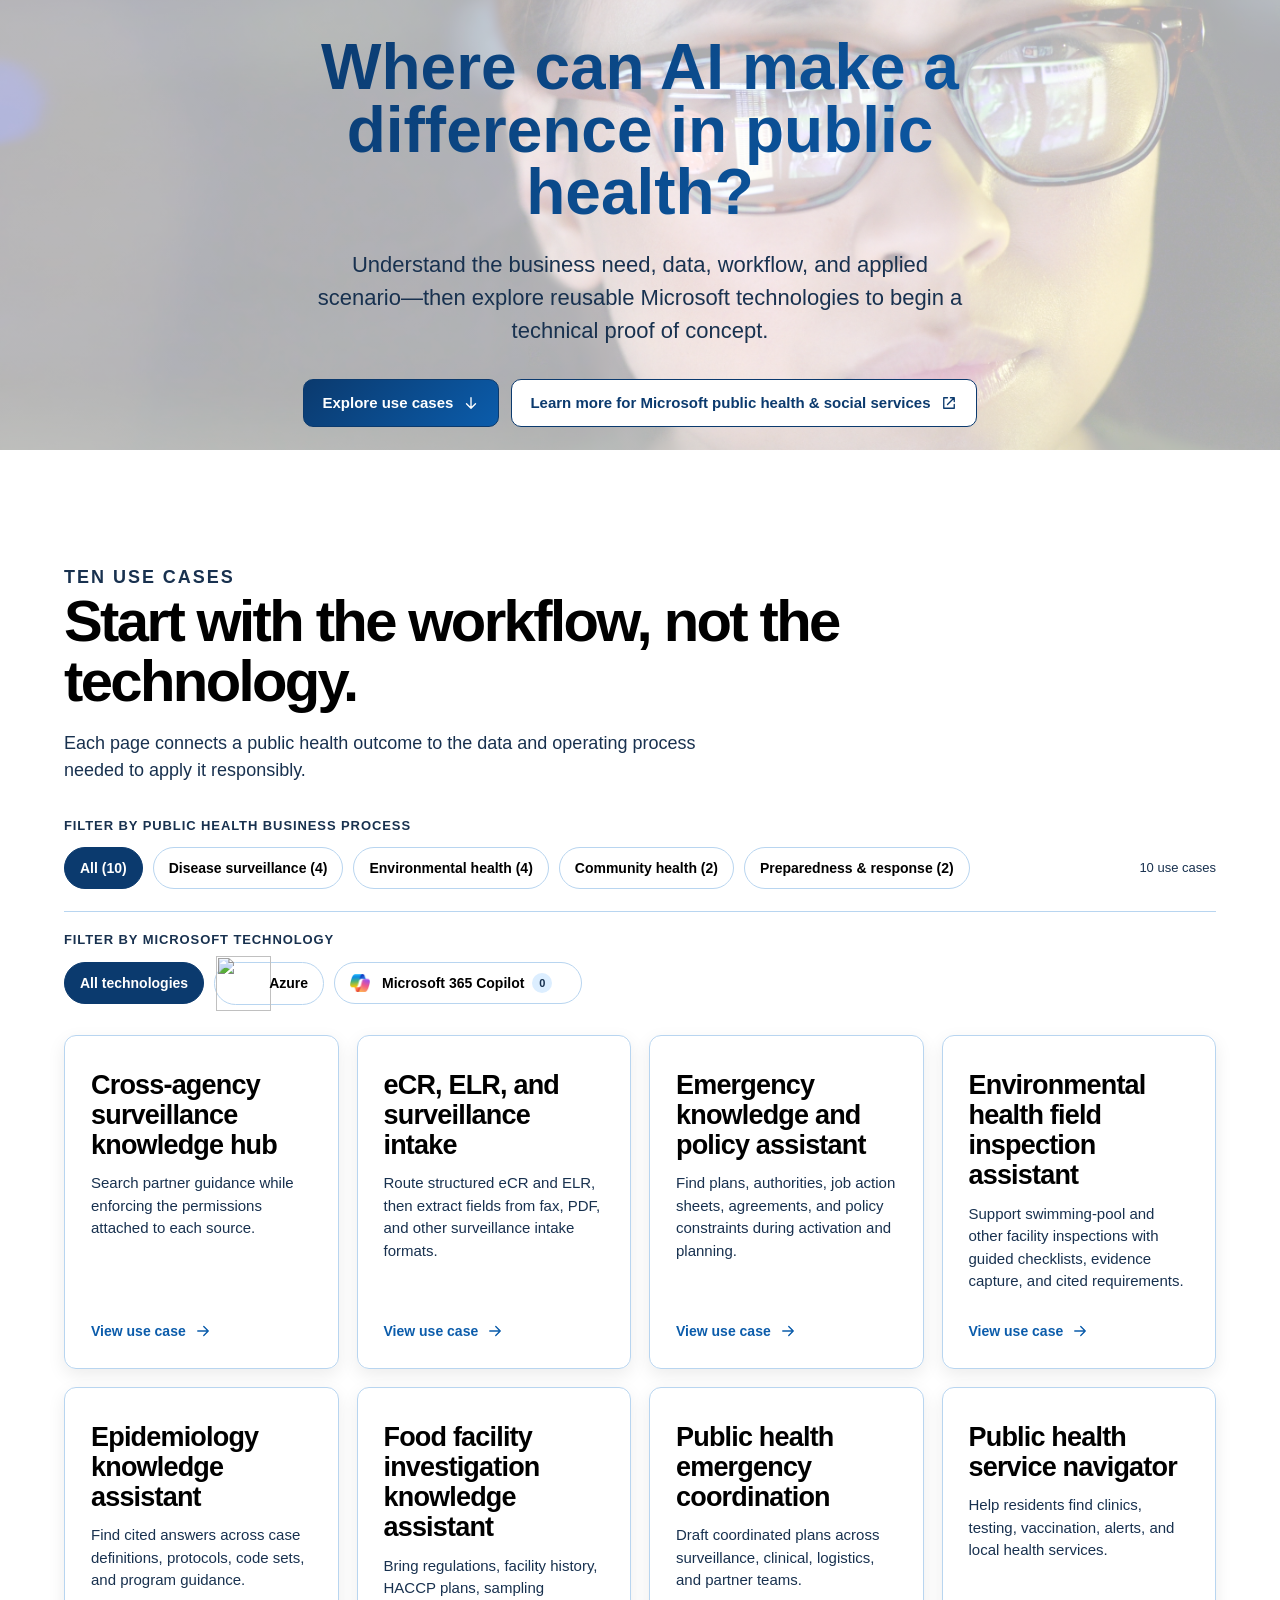
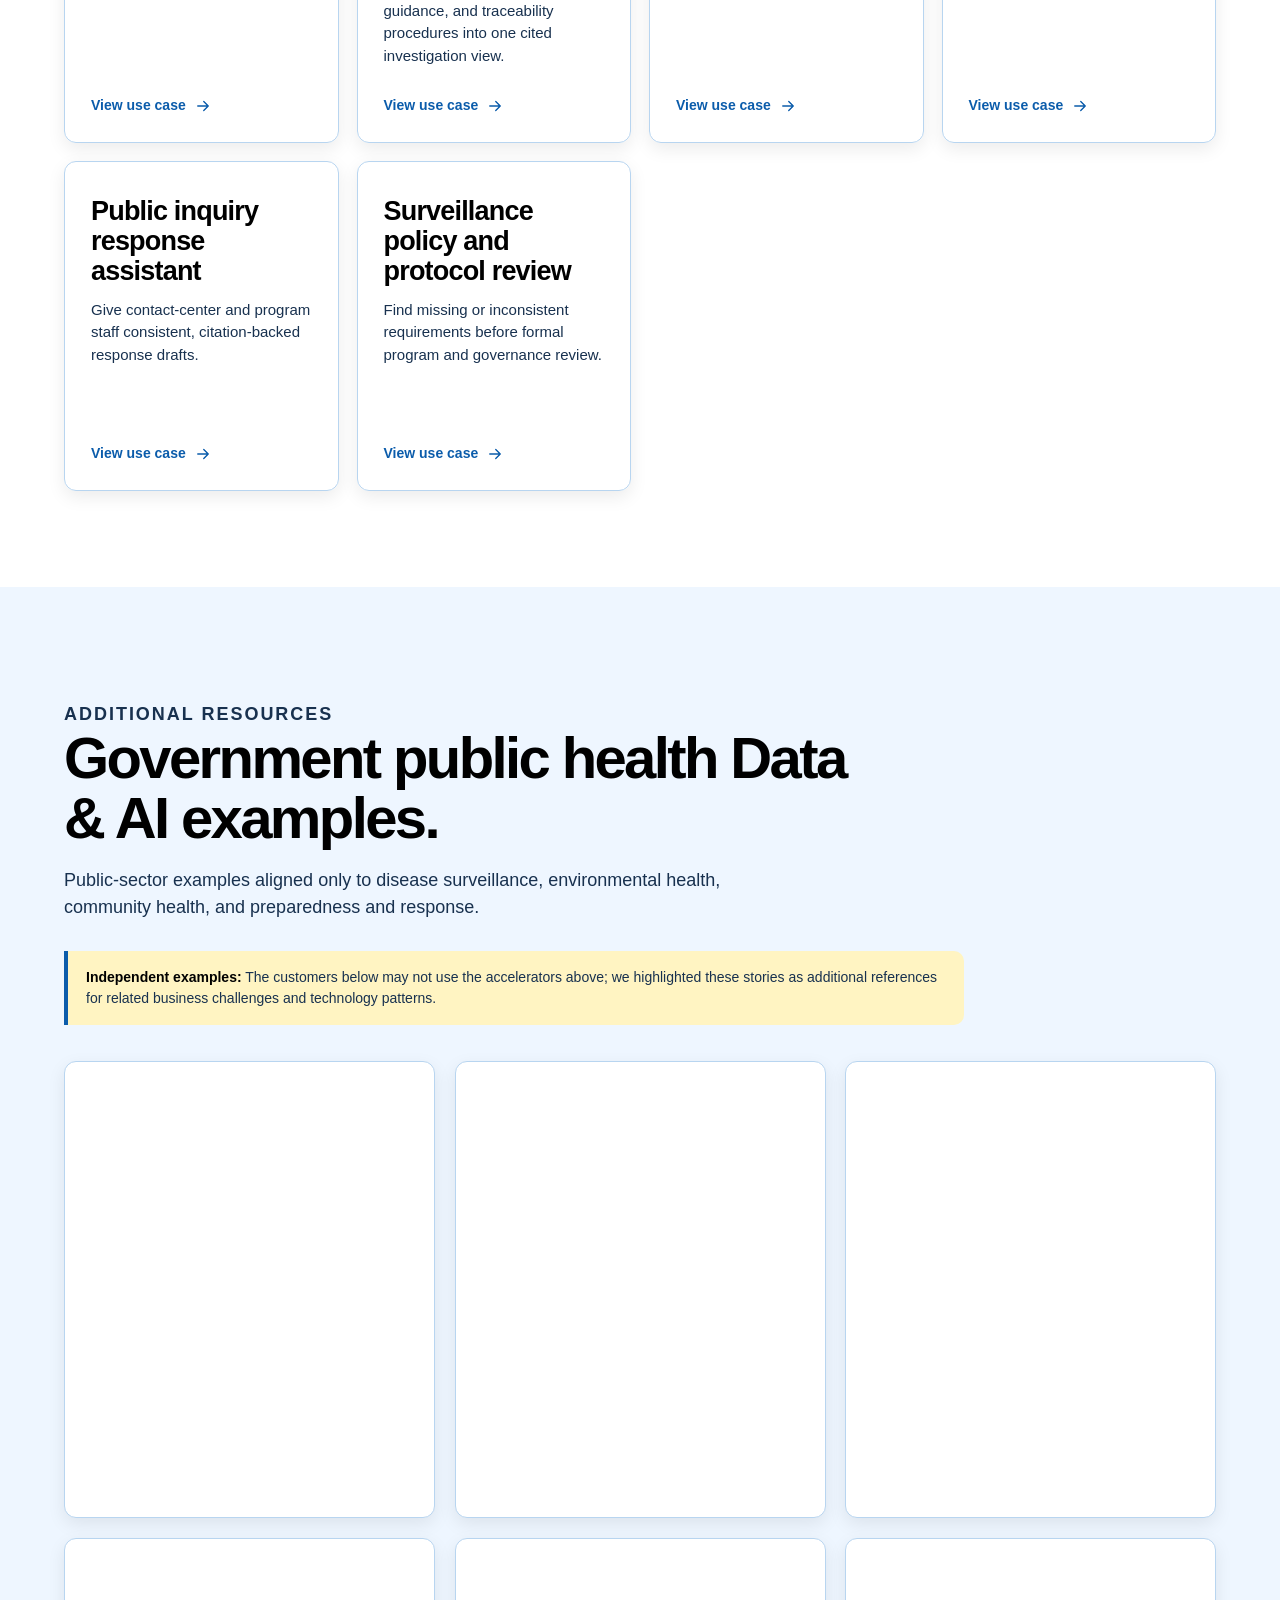
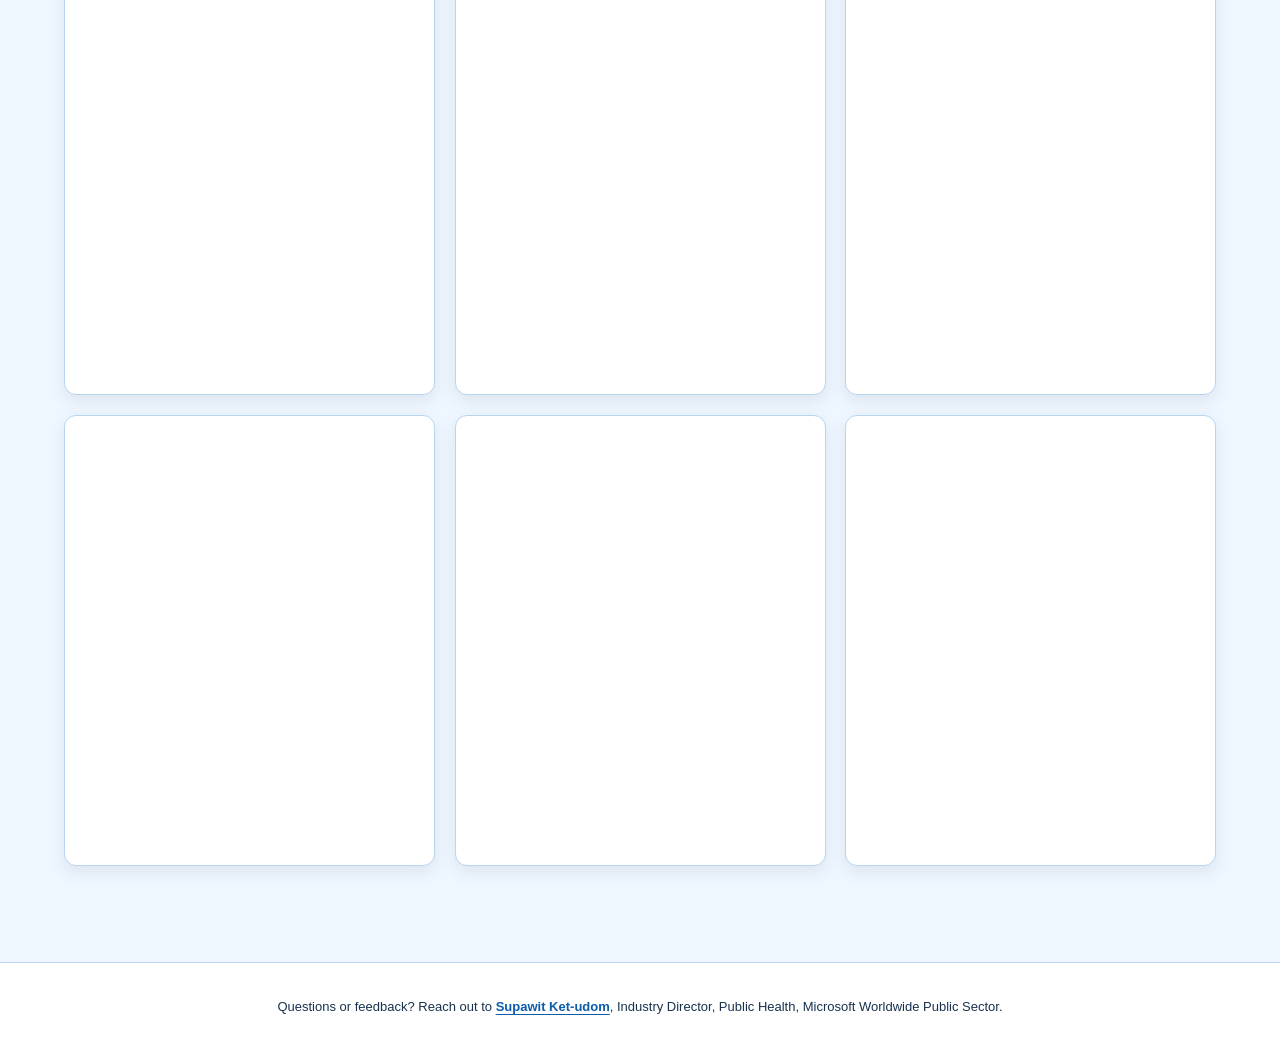
==== index.html @ 970e243e "Refresh scenario diagram script Co-authored-by: Copilot <223556219+Copilot@users.noreply.github.com>" ====
<!doctype html>
<html lang="en">
<head>
  <meta charset="UTF-8">
  <meta name="viewport" content="width=device-width, initial-scale=1.0">
  <meta name="description" content="Public health AI use cases for epidemiology and informatics, with reusable Azure accelerator code and independent Microsoft customer resources.">
  <link rel="icon" href="data:,">
  <title>Public Health AI Use Cases</title>
  <script>
    (() => {
      const param = new URLSearchParams(window.location.search).get("scoutTheme");
      const theme =
        param || (window.matchMedia("(prefers-color-scheme: dark)").matches ? "dark" : "light");
      document.documentElement.setAttribute("data-theme", theme);
    })();
  </script>
  <link rel="stylesheet" href="/assets/styles.css?v=4">
  <script src="/assets/site.js?v=5" defer></script>
</head>
<body>
  <a class="skip-link" href="#main">Skip to content</a>

  <main id="main">
    <section class="hero">
      <div class="home-hero">
        <div class="hero-copy">
          <h1>Where can AI make a difference in public health?</h1>
          <p class="hero-intro">
            Understand the business need, data, workflow, and applied scenario—then explore reusable
            Microsoft technologies to begin a technical proof of concept.
          </p>
          <div class="hero-actions">
            <a class="button" href="#use-cases">
              Explore use cases
              <svg viewBox="0 0 24 24" aria-hidden="true"><path d="M12 5v14M6 13l6 6 6-6"></path></svg>
            </a>
            <a class="button secondary" href="https://www.microsoft.com/en-us/ai/government/public-health-social-services" target="_blank" rel="noopener noreferrer">
              Learn more for Microsoft public health &amp; social services
              <svg viewBox="0 0 24 24" aria-hidden="true"><path d="M14 5h5v5M10 14 19 5M19 14v5H5V5h5"></path></svg>
            </a>
          </div>
        </div>
      </div>
    </section>

    <section class="section" id="use-cases">
      <div class="shell">
        <div class="section-heading reveal">
          <p class="eyebrow">Ten use cases</p>
          <h2>Start with the workflow, not the technology.</h2>
          <p>Each page connects a public health outcome to the data and operating process needed to apply it responsibly.</p>
        </div>
        <div class="filter-bar reveal" aria-label="Filter use cases">
          <span class="filter-label">Filter by public health business process</span>
          <button class="filter-button" type="button" data-case-filter="all" aria-pressed="true">All (10)</button>
          <button class="filter-button" type="button" data-case-filter="disease-surveillance" aria-pressed="false">Disease surveillance (4)</button>
          <button class="filter-button" type="button" data-case-filter="environmental-health" aria-pressed="false">Environmental health (4)</button>
          <button class="filter-button" type="button" data-case-filter="community-health" aria-pressed="false">Community health (2)</button>
          <button class="filter-button" type="button" data-case-filter="preparedness-response" aria-pressed="false">Preparedness &amp; response (2)</button>
          <span class="filter-count" id="filter-count" aria-live="polite">10 use cases</span>
        </div>
        <div class="filter-bar technology-filter reveal" aria-label="Filter use cases by technology">
          <span class="filter-label">Filter by Microsoft technology</span>
          <button class="filter-button" type="button" data-technology-filter="all" aria-pressed="true">All technologies</button>
          <button class="filter-button technology-button" type="button" data-technology-filter="azure" aria-pressed="false">
            <img src="https://cdn-dynmedia-1.microsoft.com/is/image/microsoftcorp/NEWAzure_17x17?wid=64&amp;hei=64&amp;fmt=png-alpha" alt="" aria-hidden="true">
            <span>Azure</span>
          </button>
          <button class="filter-button technology-button" type="button" data-technology-filter="m365-copilot" aria-pressed="false">
            <img src="/assets/m365-copilot-mark.png" alt="" aria-hidden="true">
            <span>Microsoft 365 Copilot</span>
            <span class="technology-count">0</span>
          </button>
        </div>
        <div class="case-grid">
          <a class="case-card reveal" data-case-group="disease-surveillance" data-technology="azure" href="/use-cases/document-intake.html">
            <span class="case-number">01 · Disease surveillance</span>
            <h3>eCR, ELR, and surveillance intake</h3>
            <p>Route structured eCR and ELR, then extract fields from fax, PDF, and other surveillance intake formats.</p>
            <span class="case-link">View use case <svg viewBox="0 0 24 24" aria-hidden="true"><path d="M5 12h14M13 6l6 6-6 6"></path></svg></span>
          </a>
          <a class="case-card reveal" data-case-group="disease-surveillance" data-technology="azure" href="/use-cases/knowledge-assistant.html">
            <span class="case-number">02 · Disease surveillance</span>
            <h3>Epidemiology knowledge assistant</h3>
            <p>Find cited answers across case definitions, protocols, code sets, and program guidance.</p>
            <span class="case-link">View use case <svg viewBox="0 0 24 24" aria-hidden="true"><path d="M5 12h14M13 6l6 6-6 6"></path></svg></span>
          </a>
          <a class="case-card reveal" data-case-group="environmental-health community-health" data-technology="azure" href="/use-cases/inquiry-response.html">
            <span class="case-number">03 · Community health</span>
            <h3>Public inquiry response assistant</h3>
            <p>Give contact-center and program staff consistent, citation-backed response drafts.</p>
            <span class="case-link">View use case <svg viewBox="0 0 24 24" aria-hidden="true"><path d="M5 12h14M13 6l6 6-6 6"></path></svg></span>
          </a>
          <a class="case-card reveal" data-case-group="environmental-health community-health" data-technology="azure" href="/use-cases/service-navigator.html">
            <span class="case-number">04 · Community health</span>
            <h3>Public health service navigator</h3>
            <p>Help residents find clinics, testing, vaccination, alerts, and local health services.</p>
            <span class="case-link">View use case <svg viewBox="0 0 24 24" aria-hidden="true"><path d="M5 12h14M13 6l6 6-6 6"></path></svg></span>
          </a>
          <a class="case-card reveal" data-case-group="preparedness-response" data-technology="azure" href="/use-cases/emergency-coordination.html">
            <span class="case-number">05 · Preparedness &amp; response</span>
            <h3>Public health emergency coordination</h3>
            <p>Draft coordinated plans across surveillance, clinical, logistics, and partner teams.</p>
            <span class="case-link">View use case <svg viewBox="0 0 24 24" aria-hidden="true"><path d="M5 12h14M13 6l6 6-6 6"></path></svg></span>
          </a>
          <a class="case-card reveal" data-case-group="disease-surveillance" data-technology="azure" href="/use-cases/knowledge-hub.html">
            <span class="case-number">06 · Disease surveillance</span>
            <h3>Cross-agency surveillance knowledge hub</h3>
            <p>Search partner guidance while enforcing the permissions attached to each source.</p>
            <span class="case-link">View use case <svg viewBox="0 0 24 24" aria-hidden="true"><path d="M5 12h14M13 6l6 6-6 6"></path></svg></span>
          </a>
          <a class="case-card reveal" data-case-group="disease-surveillance" data-technology="azure" href="/use-cases/protocol-review.html">
            <span class="case-number">07 · Cross-program governance</span>
            <h3>Surveillance policy and protocol review</h3>
            <p>Find missing or inconsistent requirements before formal program and governance review.</p>
            <span class="case-link">View use case <svg viewBox="0 0 24 24" aria-hidden="true"><path d="M5 12h14M13 6l6 6-6 6"></path></svg></span>
          </a>
          <a class="case-card reveal" data-case-group="environmental-health" data-technology="azure" href="/use-cases/environmental-inspection.html">
            <span class="case-number">08 · Environmental health</span>
            <h3>Environmental health field inspection assistant</h3>
            <p>Support swimming-pool and other facility inspections with guided checklists, evidence capture, and cited requirements.</p>
            <span class="case-link">View use case <svg viewBox="0 0 24 24" aria-hidden="true"><path d="M5 12h14M13 6l6 6-6 6"></path></svg></span>
          </a>
          <a class="case-card reveal" data-case-group="environmental-health" data-technology="azure" href="/use-cases/food-facility-knowledge.html">
            <span class="case-number">09 · Environmental health</span>
            <h3>Food facility investigation knowledge assistant</h3>
            <p>Bring regulations, facility history, HACCP plans, sampling guidance, and traceability procedures into one cited investigation view.</p>
            <span class="case-link">View use case <svg viewBox="0 0 24 24" aria-hidden="true"><path d="M5 12h14M13 6l6 6-6 6"></path></svg></span>
          </a>
          <a class="case-card reveal" data-case-group="preparedness-response" data-technology="azure" href="/use-cases/emergency-policy-assistant.html">
            <span class="case-number">10 · Preparedness &amp; response</span>
            <h3>Emergency knowledge and policy assistant</h3>
            <p>Find plans, authorities, job action sheets, agreements, and policy constraints during activation and planning.</p>
            <span class="case-link">View use case <svg viewBox="0 0 24 24" aria-hidden="true"><path d="M5 12h14M13 6l6 6-6 6"></path></svg></span>
          </a>
        </div>
        <div class="filter-empty-state" id="filter-empty-state" hidden>
          <strong>No Microsoft 365 Copilot use cases yet.</strong>
          <span>This filter is ready for future public health workflow examples.</span>
        </div>
      </div>
    </section>

    <section class="section light-blue" id="stories">
      <div class="shell">
        <div class="section-heading reveal">
          <p class="eyebrow">Additional resources</p>
          <h2>Government public health Data &amp; AI examples.</h2>
          <p>Public-sector examples aligned only to disease surveillance, environmental health, community health, and preparedness and response.</p>
        </div>
        <div class="stories-note reveal">
          <strong>Independent examples:</strong> The customers below may not use the accelerators above;
          we highlighted these stories as additional references for related business challenges and technology patterns.
        </div>
        <div class="story-grid">
          <article class="story-card reveal">
            <div class="story-image">
              <img src="https://cdn-dynmedia-1.microsoft.com/is/image/microsoftcorp/Zammoai%20Header%20Image?wid=800&amp;hei=450&amp;fit=crop&amp;qlt=85" alt="Montgomery County Government vaccination customer story">
            </div>
            <div class="story-body">
              <p class="story-org">Montgomery County Government · Community health · Azure AI</p>
              <h3>Supporting a successful COVID-19 vaccination program with Azure AI</h3>
              <p>Government use of conversational AI and analytics to support public vaccination information and access.</p>
              <a class="text-link" href="https://www.microsoft.com/en/customers/story/1354241398257818859-zammo-ai-partner-professional-services-cognitive-services" target="_blank" rel="noopener noreferrer">Read official story <svg viewBox="0 0 24 24" aria-hidden="true"><path d="M14 5h5v5M10 14 19 5M19 14v5H5V5h5"></path></svg></a>
            </div>
          </article>
          <article class="story-card reveal">
            <div class="story-image">
              <img src="https://cdn-dynmedia-1.microsoft.com/is/image/microsoftcorp/New%20York%20City%20Department%20of%20Environmental%20Protection%20Header%20Image-1?wid=800&amp;hei=450&amp;fit=crop&amp;qlt=85" alt="NYC Department of Environmental Protection customer story">
            </div>
            <div class="story-body">
              <p class="story-org">NYC Environmental Protection · Environmental health · Data platform</p>
              <h3>NYC Department of Environmental Protection taps Dynamics 365 for transformation</h3>
              <p>Government modernization of environmental regulatory, case-management, and operational data workflows.</p>
              <a class="text-link" href="https://www.microsoft.com/en/customers/story/1562106992085583231-new-york-city-department-of-environmental-protection-government-dynamics-365" target="_blank" rel="noopener noreferrer">Read official story <svg viewBox="0 0 24 24" aria-hidden="true"><path d="M14 5h5v5M10 14 19 5M19 14v5H5V5h5"></path></svg></a>
            </div>
          </article>
          <article class="story-card reveal">
            <div class="story-image">
              <img src="https://cdn-dynmedia-1.microsoft.com/is/image/microsoftcorp/City%20of%20Houston%20Fire%20Department%20Story%20Thumbnail?wid=800&amp;hei=450&amp;fit=crop&amp;qlt=85" alt="City of Houston Fire Department customer story">
            </div>
            <div class="story-body">
              <p class="story-org">Houston Fire Department · Preparedness &amp; response · Analytics</p>
              <h3>Improving emergency response with Teams and Power BI</h3>
              <p>Government emergency-response analytics for remote triage, service routing, and near-real-time operations.</p>
              <a class="text-link" href="https://www.microsoft.com/en/customers/story/1637933665239242560-houston-government-power-bi-en-united-states" target="_blank" rel="noopener noreferrer">Read official story <svg viewBox="0 0 24 24" aria-hidden="true"><path d="M14 5h5v5M10 14 19 5M19 14v5H5V5h5"></path></svg></a>
            </div>
          </article>
          <article class="story-card reveal">
            <div class="story-image">
              <img src="https://cdn-dynmedia-1.microsoft.com/is/image/microsoftcorp/Integrated%20Health%20Information%20Systems%20IHiS%20Story%20Thumbnail?wid=800&amp;hei=450&amp;fit=crop&amp;qlt=85" alt="Integrated Health Information Systems customer story">
            </div>
            <div class="story-body">
              <p class="story-org">IHiS · Community health · Azure data platform</p>
              <h3>Supporting remote health monitoring with Health Discovery+ on Azure</h3>
              <p>Singapore’s national healthtech agency using Azure data and monitoring workflows across public health services.</p>
              <a class="text-link" href="https://www.microsoft.com/en/customers/story/1574352454896056138-integrated-health-information-systems-national-government-azure-en-singapore" target="_blank" rel="noopener noreferrer">Read official story <svg viewBox="0 0 24 24" aria-hidden="true"><path d="M14 5h5v5M10 14 19 5M19 14v5H5V5h5"></path></svg></a>
            </div>
          </article>
          <article class="story-card reveal">
            <div class="story-image">
              <img src="https://cdn-dynmedia-1.microsoft.com/is/image/microsoftcorp/Provincial%20Health%20Services%20Authority%20Header%20Image?wid=800&amp;hei=450&amp;fit=crop&amp;qlt=85" alt="Provincial Health Services Authority customer story">
            </div>
            <div class="story-body">
              <p class="story-org">Provincial Health Services Authority · Community health · Data analytics</p>
              <h3>Improving health data access and insights with Azure</h3>
              <p>Public health authority use of Azure, Microsoft Purview, and Power BI for governed data access and insight.</p>
              <a class="text-link" href="https://www.microsoft.com/en/customers/story/1670129125460348390-provincial-health-services-authority-healthcare-azure-en-canada" target="_blank" rel="noopener noreferrer">Read official story <svg viewBox="0 0 24 24" aria-hidden="true"><path d="M14 5h5v5M10 14 19 5M19 14v5H5V5h5"></path></svg></a>
            </div>
          </article>
          <article class="story-card reveal">
            <div class="story-image">
              <img src="https://cdn-dynmedia-1.microsoft.com/is/image/microsoftcorp/Our%20Dorset%20Integrated%20Care%20System%20Header%20Image?wid=800&amp;hei=450&amp;fit=crop&amp;qlt=85" alt="Our Dorset Integrated Care System customer story">
            </div>
            <div class="story-body">
              <p class="story-org">Our Dorset Integrated Care System · Community health · Regional analytics</p>
              <h3>The lasting legacy of a transition from data to wisdom</h3>
              <p>Public-sector regional health data integration and population analytics with Data Factory, Synapse, and Power BI.</p>
              <a class="text-link" href="https://www.microsoft.com/en/customers/story/825520-our-dorset" target="_blank" rel="noopener noreferrer">Read official story <svg viewBox="0 0 24 24" aria-hidden="true"><path d="M14 5h5v5M10 14 19 5M19 14v5H5V5h5"></path></svg></a>
            </div>
          </article>
          <article class="story-card reveal">
            <div class="story-image">
              <img src="https://cdn-dynmedia-1.microsoft.com/is/image/microsoftcorp/24698_Whakarongorau%20Aotearoa%20Header%20Image?wid=800&amp;hei=450&amp;fit=crop&amp;qlt=85" alt="Whakarongorau Aotearoa customer story">
            </div>
            <div class="story-body">
              <p class="story-org">Whakarongorau Aotearoa · Community health · Microsoft Fabric</p>
              <h3>Enhancing telehealth accessibility with Microsoft Fabric</h3>
              <p>Government health-service data and operational analytics using Microsoft Fabric to improve accessible digital delivery.</p>
              <a class="text-link" href="https://www.microsoft.com/en/customers/story/24698-whakarongorau-aotearoa-microsoft-fabric" target="_blank" rel="noopener noreferrer">Read official story <svg viewBox="0 0 24 24" aria-hidden="true"><path d="M14 5h5v5M10 14 19 5M19 14v5H5V5h5"></path></svg></a>
            </div>
          </article>
          <article class="story-card reveal">
            <div class="story-image">
              <img src="https://news.microsoft.com/wp-content/uploads/prod/sites/549/2020/06/azure-covid-19-hospital-emergency-response-solution_1920x1108.jpg" alt="Washington Healthcare Emergency and Logistics Tracking Hub dashboard">
            </div>
            <div class="story-body">
              <p class="story-org">Washington State Department of Health · Disease surveillance &amp; preparedness · Azure data platform</p>
              <h3>Growing Azure’s capacity during the COVID-19 pandemic</h3>
              <p>WA HEALTH centralized hospital capacity, staffing, equipment, supply, and COVID-19 response data on Azure.</p>
              <a class="text-link" href="https://news.microsoft.com/source/features/innovation/azure-covid-19/" target="_blank" rel="noopener noreferrer">Read Microsoft article <svg viewBox="0 0 24 24" aria-hidden="true"><path d="M14 5h5v5M10 14 19 5M19 14v5H5V5h5"></path></svg></a>
            </div>
          </article>
          <article class="story-card reveal">
            <div class="story-image">
              <img src="https://cdn-dynmedia-1.microsoft.com/is/image/microsoftcorp/Food%20Standards%20Agency%20FSA%20Story%20Thumbnail?wid=800&amp;hei=450&amp;fit=crop&amp;qlt=85" alt="Food Standards Agency customer story">
            </div>
            <div class="story-body">
              <p class="story-org">Food Standards Agency · Environmental health · Data governance</p>
              <h3>Governing records and retention with Microsoft Purview</h3>
              <p>Government food-safety data governance using Purview for records, classification, retention, and cross-authority access.</p>
              <a class="text-link" href="https://www.microsoft.com/en/customers/story/1511233412897677008-food-standards-agency-government-microsoft-purview" target="_blank" rel="noopener noreferrer">Read official story <svg viewBox="0 0 24 24" aria-hidden="true"><path d="M14 5h5v5M10 14 19 5M19 14v5H5V5h5"></path></svg></a>
            </div>
          </article>
        </div>
      </div>
    </section>
  </main>

  <footer class="site-footer"><div class="shell footer-row contact-footer"><span>Questions or feedback? Reach out to <a href="mailto:supaketu@microsoft.com">Supawit Ket-udom</a>, Industry Director, Public Health, Microsoft Worldwide Public Sector.</span></div></footer>
</body>
</html>
---- assets/styles.css ----
:root {
  color-scheme: light;
  --cp-bg: #f7f4ef;
  --cp-bg-elevated: #fcfbf8;
  --cp-surface: #ffffff;
  --cp-surface-soft: #f5f5f5;
  --cp-border: #dedede;
  --cp-border-strong: #919191;
  --cp-text: #242424;
  --cp-text-muted: #5c5c5c;
  --cp-text-soft: #6f6f6f;
  --cp-accent: #b11f4b;
  --cp-accent-hover: #9a1a41;
  --cp-accent-soft: rgba(177, 31, 75, 0.08);
  --cp-accent-fg: #ffffff;
  --cp-success: #16a34a;
  --cp-danger: #dc2626;
  --cp-warning: #f59e0b;
  --cp-link: #0078d4;
  --cp-shadow: 0 18px 48px rgba(0, 0, 0, 0.12);
  --cp-overlay: rgba(255, 255, 255, 0.8);
  --cp-panel: rgba(255, 255, 255, 0.86);
  --cp-panel-strong: rgba(255, 255, 255, 0.96);
  --cp-sheen: rgba(255, 255, 255, 0.55);
  --cp-highlight: rgba(177, 31, 75, 0.12);
}

html[data-theme="dark"] {
  color-scheme: dark;
  --cp-bg: #3d3b3a;
  --cp-bg-elevated: #343231;
  --cp-surface: #292929;
  --cp-surface-soft: #2e2e2e;
  --cp-border: #474747;
  --cp-border-strong: #5f5f5f;
  --cp-text: #dedede;
  --cp-text-muted: #919191;
  --cp-text-soft: #b0b0b0;
  --cp-accent: #fd8ea1;
  --cp-accent-hover: #fb7b91;
  --cp-accent-soft: rgba(253, 142, 161, 0.14);
  --cp-accent-fg: #1a1a1a;
  --cp-success: #4ade80;
  --cp-danger: #f87171;
  --cp-warning: #fbbf24;
  --cp-link: #4da6ff;
  --cp-shadow: 0 18px 48px rgba(0, 0, 0, 0.32);
  --cp-overlay: rgba(41, 41, 41, 0.88);
  --cp-panel: rgba(41, 41, 41, 0.72);
  --cp-panel-strong: rgba(41, 41, 41, 0.96);
  --cp-sheen: rgba(255, 255, 255, 0.04);
  --cp-highlight: rgba(253, 142, 161, 0.12);
}

:root,
:root[data-theme="dark"] {
  color-scheme: light;
  --cp-bg: #ffffff;
  --cp-bg-elevated: #eef6ff;
  --cp-surface: #ffffff;
  --cp-surface-soft: #dceeff;
  --cp-border: #b8d5f0;
  --cp-border-strong: #0b3a6e;
  --cp-text: #000000;
  --cp-text-muted: #18314f;
  --cp-text-soft: #0b3a6e;
  --cp-accent: #0b3a6e;
  --cp-accent-hover: #071f3b;
  --cp-accent-soft: #dceeff;
  --cp-accent-fg: #ffffff;
  --cp-success: #0b3a6e;
  --cp-danger: #000000;
  --cp-warning: #0b5cab;
  --cp-link: #0b5cab;
  --cp-shadow: 0 6px 18px rgba(0, 0, 0, 0.08);
  --cp-overlay: rgba(0, 0, 0, 0.68);
  --cp-panel: rgba(255, 255, 255, 0.92);
  --cp-panel-strong: #ffffff;
  --cp-sheen: rgba(255, 255, 255, 0.62);
  --cp-highlight: #dceeff;
  --cp-attention: #fff4c2;
  --cp-attention-start: #f5b700;
  --cp-attention-end: #e86a17;
  --cp-attention-border: #d65a00;
  --cp-wallpaper-tint: rgba(255, 255, 255, 0.68);
  --cp-wallpaper-tint-strong: rgba(255, 255, 255, 0.8);
  --cp-brand-gradient: linear-gradient(135deg, var(--cp-accent), var(--cp-link));
  --cp-brand-gradient-hover: linear-gradient(135deg, var(--cp-link), var(--cp-accent));
  --cp-radius-sm: 8px;
  --cp-radius-md: 10px;
  --cp-radius-lg: 12px;
}

* {
  box-sizing: border-box;
}

html {
  scroll-behavior: smooth;
  scroll-padding-top: 72px;
}

body {
  margin: 0;
  overflow-x: hidden;
  background: var(--cp-bg);
  color: var(--cp-text);
  font-family: "Segoe UI", Aptos, Calibri, -apple-system, BlinkMacSystemFont, sans-serif;
  line-height: 1.5;
}

body.menu-open {
  overflow: hidden;
}

img {
  display: block;
  max-width: 100%;
}

a {
  color: var(--cp-link);
}

button,
a {
  -webkit-tap-highlight-color: transparent;
}

button {
  font: inherit;
}

a:focus-visible,
button:focus-visible {
  outline: 3px solid var(--cp-border);
  outline-offset: 3px;
}

.skip-link {
  position: fixed;
  top: 8px;
  left: 8px;
  z-index: 100;
  padding: 9px 13px;
  border-radius: var(--cp-radius-md);
  background: var(--cp-surface);
  color: var(--cp-text);
  transform: translateY(-150%);
}

.skip-link:focus {
  transform: translateY(0);
}

.shell {
  width: 100%;
  margin: 0 auto;
  padding-right: clamp(24px, 5vw, 88px);
  padding-left: clamp(24px, 5vw, 88px);
}

.site-header {
  display: none;
}

.nav-row {
  min-height: 72px;
  display: flex;
  align-items: center;
  justify-content: space-between;
  gap: 24px;
}

.brand {
  display: inline-flex;
  align-items: center;
  gap: 12px;
  color: var(--cp-text);
  font-size: 14px;
  font-weight: 750;
  letter-spacing: 0.08em;
  text-decoration: none;
  text-transform: uppercase;
}

.brand-glyph {
  width: 42px;
  height: 30px;
  display: grid;
  place-items: center;
  border: 2px solid var(--cp-accent);
  background: var(--cp-surface);
  color: var(--cp-accent);
  font-family: Consolas, "Courier New", Courier, monospace;
  font-size: 11px;
  font-weight: 800;
  letter-spacing: -0.04em;
}

.brand-glyph span {
  display: none;
}

.brand-glyph::before {
  content: "PH AI";
}

.desktop-nav {
  display: flex;
  align-items: center;
  gap: 28px;
  margin-left: auto;
}

.desktop-nav a {
  color: var(--cp-text);
  font-size: 14px;
  font-weight: 600;
  text-decoration: none;
}

.desktop-nav a:hover {
  color: var(--cp-link);
}

.menu-button,
.menu-close {
  min-height: 42px;
  display: inline-flex;
  align-items: center;
  justify-content: center;
  gap: 10px;
  border: 1px solid var(--cp-accent);
  border-radius: var(--cp-radius-md);
  background: var(--cp-accent);
  color: var(--cp-accent-fg);
  cursor: pointer;
  font-weight: 700;
}

.menu-button {
  padding: 8px 14px;
}

.menu-close {
  width: 44px;
  padding: 8px;
  border-color: var(--cp-surface);
}

.menu-button svg,
.menu-close svg,
.button svg,
.text-link svg,
.case-link svg {
  width: 18px;
  height: 18px;
  flex: 0 0 auto;
  fill: none;
  stroke: currentColor;
  stroke-linecap: round;
  stroke-linejoin: round;
  stroke-width: 1.8;
}

.site-menu {
  width: 100vw;
  max-width: none;
  height: 100vh;
  max-height: none;
  margin: 0;
  padding: 0;
  border: 0;
  background: var(--cp-accent);
  color: var(--cp-accent-fg);
}

.site-menu::backdrop {
  background: var(--cp-overlay);
}

.menu-shell {
  width: 100%;
  margin: 0 auto;
  padding: 20px clamp(24px, 5vw, 88px) 56px;
}

.menu-top {
  min-height: 52px;
  display: flex;
  align-items: center;
  justify-content: space-between;
  gap: 20px;
}

.menu-title {
  font-size: 13px;
  font-weight: 700;
  letter-spacing: 0.1em;
  text-transform: uppercase;
}

.menu-grid {
  display: grid;
  grid-template-columns: 0.65fr 1.35fr;
  gap: 72px;
  margin-top: 72px;
}

.menu-home {
  align-self: start;
  color: var(--cp-accent-fg);
  font-size: clamp(42px, 7vw, 88px);
  font-weight: 700;
  letter-spacing: -0.055em;
  line-height: 0.95;
  text-decoration: none;
}

.menu-links {
  display: grid;
  grid-template-columns: repeat(2, minmax(0, 1fr));
  gap: 0 32px;
  counter-reset: menu;
}

.menu-links a {
  counter-increment: menu;
  display: grid;
  grid-template-columns: 34px 1fr;
  gap: 12px;
  padding: 18px 0;
  border-top: 1px solid var(--cp-surface);
  color: var(--cp-accent-fg);
  font-size: clamp(18px, 2vw, 25px);
  font-weight: 600;
  line-height: 1.2;
  text-decoration: none;
}

.menu-links a::before {
  content: "0" counter(menu);
  padding-top: 4px;
  font-family: Consolas, "Courier New", Courier, monospace;
  font-size: 12px;
  font-weight: 400;
}

.menu-links a:hover {
  background: var(--cp-link);
}

.hero {
  position: relative;
  width: 100vw;
  margin-right: calc(50% - 50vw);
  margin-left: calc(50% - 50vw);
  overflow: hidden;
  background-color: var(--cp-bg-elevated);
  background-image:
    linear-gradient(var(--cp-wallpaper-tint), var(--cp-wallpaper-tint)),
    url("/assets/hero-public-health.jpeg");
  background-position: center;
  background-repeat: no-repeat;
  background-size: cover;
  height: 50svh;
  min-height: 420px;
}

.home-hero {
  display: grid;
  grid-template-columns: 1fr;
  height: 50svh;
  min-height: 420px;
}

.hero-copy {
  display: flex;
  flex-direction: column;
  align-items: center;
  justify-content: center;
  padding: 36px clamp(24px, 5vw, 88px);
  text-align: center;
}

.hero-media {
  position: relative;
  min-height: 520px;
}

.hero-media img {
  width: 100%;
  height: 100%;
  object-fit: cover;
}

.hero-media::after {
  content: "";
  position: absolute;
  inset: auto auto 0 0;
  width: 40%;
  height: 26%;
  background: var(--cp-link);
  mix-blend-mode: multiply;
}

.eyebrow {
  margin: 0 0 16px;
  color: var(--cp-accent);
  font-size: 13px;
  font-weight: 750;
  letter-spacing: 0.11em;
  text-transform: uppercase;
}

h1,
h2,
h3,
p {
  overflow-wrap: anywhere;
}

h1 {
  max-width: 760px;
  margin: 0;
  font-size: clamp(48px, 6.4vw, 84px);
  line-height: 0.98;
  letter-spacing: -0.058em;
}

.hero-intro {
  max-width: 660px;
  margin: 24px 0 0;
  color: var(--cp-text-muted);
  font-size: clamp(18px, 2vw, 22px);
  text-align: center;
}

.hero h1 {
  background: var(--cp-brand-gradient);
  background-clip: text;
  -webkit-background-clip: text;
  color: transparent;
  font-size: clamp(44px, 5vw, 64px);
  letter-spacing: 0;
  -webkit-text-fill-color: transparent;
}

.hero-actions,
.cta-actions {
  display: flex;
  flex-wrap: wrap;
  justify-content: center;
  gap: 12px;
  margin-top: 32px;
}

.hero-attribution {
  margin: 24px 0 28px;
  color: var(--cp-text-muted);
  font-size: 14px;
}

.hero-attribution a {
  color: var(--cp-link);
  font-weight: 700;
  text-underline-offset: 3px;
}

.button {
  min-height: 48px;
  display: inline-flex;
  align-items: center;
  justify-content: center;
  gap: 9px;
  padding: 11px 18px;
  border: 1px solid var(--cp-accent);
  border-radius: var(--cp-radius-md);
  background: var(--cp-brand-gradient);
  color: var(--cp-accent-fg);
  font-size: 15px;
  font-weight: 700;
  text-decoration: none;
  transition: background 160ms ease, border-color 160ms ease, transform 160ms ease;
}

.button:hover {
  border-color: var(--cp-accent-hover);
  background: var(--cp-brand-gradient-hover);
  transform: translateY(-1px);
}

.button.secondary {
  border-color: var(--cp-border-strong);
  background: var(--cp-surface);
  color: var(--cp-accent);
}

.button.secondary:hover {
  background: var(--cp-surface-soft);
}

.section {
  padding: 96px 0;
}

.section.compact {
  padding: 72px 0;
}

.section.light-blue {
  background: var(--cp-bg-elevated);
}

.section.navy {
  background: var(--cp-accent);
  color: var(--cp-accent-fg);
}

.section-heading {
  max-width: 820px;
  margin-bottom: 40px;
}

.section-heading h2 {
  margin: 0;
  font-size: clamp(36px, 5vw, 58px);
  line-height: 1.04;
  letter-spacing: -0.045em;
}

.section-heading p {
  max-width: 680px;
  margin: 18px 0 0;
  color: var(--cp-text-muted);
  font-size: 18px;
}

.section.navy .eyebrow,
.section.navy .section-heading p {
  color: var(--cp-accent-fg);
}

.case-grid {
  display: grid;
  grid-template-columns: repeat(4, minmax(0, 1fr));
  gap: 18px;
}

.filter-bar {
  display: flex;
  flex-wrap: wrap;
  align-items: center;
  gap: 10px;
  margin: -8px 0 30px;
}

.filter-label {
  width: 100%;
  margin-bottom: 2px;
  color: var(--cp-text-muted);
  font-size: 13px;
  font-weight: 700;
  letter-spacing: 0.07em;
  text-transform: uppercase;
}

.filter-button {
  min-height: 42px;
  padding: 9px 15px;
  border: 1px solid var(--cp-border);
  border-radius: 999px;
  background: var(--cp-surface);
  color: var(--cp-text);
  cursor: pointer;
  font-size: 14px;
  font-weight: 650;
}

.filter-button:hover {
  border-color: var(--cp-accent);
}

.filter-button[aria-pressed="true"] {
  border-color: var(--cp-accent);
  background: var(--cp-accent);
  color: var(--cp-accent-fg);
}

.technology-filter {
  margin-top: -8px;
  padding-top: 18px;
  border-top: 1px solid var(--cp-border);
}

.technology-button {
  display: inline-flex;
  align-items: center;
  gap: 8px;
}

.technology-button img {
  width: 55px;
  height: 55px;
  flex: 0 0 55px;
  margin: -16px -10px -16px -14px;
  object-fit: contain;
}

.technology-button[data-technology-filter="m365-copilot"] img {
  width: 20px;
  height: 20px;
  flex-basis: 20px;
  margin: 0 4px 0 0;
}

.technology-button[data-technology-filter="m365-copilot"] {
  min-width: 248px;
}

.technology-count {
  min-width: 20px;
  height: 20px;
  display: inline-grid;
  place-items: center;
  padding: 0 6px;
  border-radius: 999px;
  background: var(--cp-surface-soft);
  color: var(--cp-text-muted);
  font-size: 11px;
}

.filter-button[aria-pressed="true"] .technology-count {
  background: var(--cp-sheen);
  color: var(--cp-accent-fg);
}

.filter-count {
  margin-left: auto;
  color: var(--cp-text-muted);
  font-size: 13px;
}

.filter-empty-state {
  margin-top: 18px;
  padding: 34px;
  border: 1px dashed var(--cp-border-strong);
  border-radius: var(--cp-radius-lg);
  background: var(--cp-bg-elevated);
  text-align: center;
}

.filter-empty-state[hidden] {
  display: none;
}

.filter-empty-state strong,
.filter-empty-state span {
  display: block;
}

.filter-empty-state strong {
  margin-bottom: 6px;
  color: var(--cp-accent);
  font-size: 20px;
}

.filter-empty-state span {
  color: var(--cp-text-muted);
  font-size: 14px;
}

.case-card[hidden] {
  display: none;
}

.case-card {
  position: relative;
  min-height: 330px;
  display: flex;
  flex-direction: column;
  padding: 26px;
  overflow: hidden;
  border: 1px solid var(--cp-border);
  border-radius: var(--cp-radius-lg);
  background: transparent;
  color: var(--cp-text);
  box-shadow: var(--cp-shadow);
  text-decoration: none;
  transition: border-color 180ms ease, box-shadow 180ms ease, transform 180ms ease;
}

.case-card::after {
  content: none;
}

.case-card:hover {
  border-color: var(--cp-accent);
  box-shadow: 0 10px 28px var(--cp-highlight);
  transform: translateY(-6px);
}

.case-card:hover::after {
  transform: scale(1.12);
}

.case-number {
  display: none;
}

.case-card h3 {
  max-width: 310px;
  margin: 8px 0 12px;
  font-size: 27px;
  line-height: 1.12;
  letter-spacing: -0.03em;
}

.case-card p {
  flex: 1;
  margin: 0;
  color: var(--cp-text-muted);
  font-size: 15px;
}

.case-link {
  position: relative;
  z-index: 1;
  display: inline-flex;
  align-items: center;
  gap: 8px;
  margin-top: 28px;
  color: var(--cp-link);
  font-size: 14px;
  font-weight: 700;
}

.case-link svg {
  transition: transform 180ms ease;
}

.case-card:hover .case-link svg {
  transform: translateX(4px);
}

.resource-band {
  display: grid;
  grid-template-columns: 1fr auto;
  align-items: center;
  gap: 40px;
}

.resource-band h2 {
  max-width: 760px;
  margin: 0;
  font-size: clamp(34px, 5vw, 58px);
  line-height: 1.04;
  letter-spacing: -0.045em;
}

.resource-band p {
  max-width: 720px;
  margin: 16px 0 0;
  color: var(--cp-accent-fg);
  font-size: 17px;
}

.section.navy .button {
  border-color: var(--cp-surface);
  background: var(--cp-surface);
  color: var(--cp-accent);
}

.section.navy .button:hover {
  background: var(--cp-surface-soft);
}

.stories-note {
  max-width: 900px;
  margin: -10px 0 36px;
  padding: 16px 18px;
  border-left: 4px solid var(--cp-link);
  border-radius: 0 var(--cp-radius-md) var(--cp-radius-md) 0;
  background: var(--cp-attention);
  color: var(--cp-text-muted);
  font-size: 14px;
}

.stories-note strong {
  color: var(--cp-text);
}

.story-grid {
  display: grid;
  grid-template-columns: repeat(3, minmax(0, 1fr));
  gap: 20px;
}

.story-card {
  display: flex;
  flex-direction: column;
  overflow: hidden;
  border: 1px solid var(--cp-border);
  border-radius: var(--cp-radius-lg);
  background: var(--cp-surface);
  box-shadow: var(--cp-shadow);
}

.story-image {
  height: 174px;
  overflow: hidden;
  background: var(--cp-surface-soft);
}

.story-image img {
  width: 100%;
  height: 100%;
  object-fit: cover;
  transition: transform 240ms ease;
}

.story-card:hover .story-image img {
  transform: scale(1.035);
}

.story-body {
  flex: 1;
  display: flex;
  flex-direction: column;
  padding: 22px;
}

.story-org {
  margin: 0;
  color: var(--cp-link);
  font-size: 12px;
  font-weight: 750;
  letter-spacing: 0.08em;
  text-transform: uppercase;
}

.story-card h3 {
  margin: 10px 0 12px;
  font-size: 20px;
  line-height: 1.22;
  letter-spacing: -0.02em;
}

.story-body > p:not(.story-org) {
  margin: 0;
  color: var(--cp-text-muted);
  font-size: 14px;
}

.text-link {
  display: inline-flex;
  align-items: center;
  gap: 7px;
  margin-top: auto;
  padding-top: 22px;
  color: var(--cp-link);
  font-size: 14px;
  font-weight: 700;
  text-decoration: none;
}

.text-link:hover {
  text-decoration: underline;
  text-underline-offset: 3px;
}

.detail-hero {
  padding: 92px 0 76px;
  background: var(--cp-bg-elevated);
}

.breadcrumbs {
  display: flex;
  flex-wrap: wrap;
  gap: 8px;
  margin-bottom: 36px;
  color: var(--cp-text-muted);
  font-size: 13px;
}

.breadcrumbs a {
  color: var(--cp-link);
  text-decoration: none;
}

.detail-hero-grid {
  display: grid;
  grid-template-columns: minmax(0, 1fr) 310px;
  gap: 72px;
  align-items: end;
}

.detail-kicker {
  margin: 0 0 16px;
  color: var(--cp-link);
  font-family: Consolas, "Courier New", Courier, monospace;
  font-size: 14px;
  font-weight: 700;
}

.detail-hero h1 {
  max-width: 800px;
  font-size: clamp(46px, 6vw, 76px);
}

.detail-summary {
  max-width: 760px;
  margin: 22px 0 0;
  color: var(--cp-text-muted);
  font-size: 20px;
}

.accelerator-box {
  padding: 22px;
  border-top: 4px solid var(--cp-link);
  background: var(--cp-surface);
}

.accelerator-box span {
  display: block;
  color: var(--cp-text-soft);
  font-size: 12px;
  font-weight: 700;
  letter-spacing: 0.08em;
  text-transform: uppercase;
}

.accelerator-box strong {
  display: block;
  margin: 8px 0 18px;
  font-size: 19px;
  line-height: 1.25;
}

.content-grid {
  display: grid;
  grid-template-columns: 0.75fr 1.25fr;
  gap: 72px;
}

.content-grid h2,
.process-section h2,
.scenario-section h2,
.guardrail-section h2 {
  margin: 0;
  font-size: clamp(34px, 4.5vw, 52px);
  line-height: 1.06;
  letter-spacing: -0.04em;
}

.content-copy p {
  margin: 0;
  color: var(--cp-text-muted);
  font-size: 17px;
}

.content-copy p + p {
  margin-top: 18px;
}

.outcome-list {
  display: grid;
  gap: 12px;
  margin: 28px 0 0;
  padding: 0;
  list-style: none;
}

.outcome-list li {
  display: grid;
  grid-template-columns: 24px 1fr;
  gap: 10px;
  color: var(--cp-text-muted);
}

.outcome-list li::before {
  content: "→";
  color: var(--cp-link);
  font-weight: 700;
}

.data-grid {
  display: grid;
  grid-template-columns: repeat(3, minmax(0, 1fr));
  gap: 16px;
  margin-top: 34px;
}

.data-card {
  min-height: 190px;
  padding: 22px;
  border: 1px solid var(--cp-border);
  border-radius: var(--cp-radius-lg);
  background: var(--cp-surface);
}

.data-card h3 {
  margin: 0 0 12px;
  color: var(--cp-accent);
  font-size: 18px;
}

.data-card p {
  margin: 0;
  color: var(--cp-text-muted);
  font-size: 14px;
}

.process-rail {
  display: grid;
  grid-template-columns: repeat(5, minmax(0, 1fr));
  gap: 0;
  margin-top: 38px;
}

.process-step {
  position: relative;
  min-height: 190px;
  padding: 24px 22px;
  border-top: 4px solid var(--cp-link);
  border-right: 1px solid var(--cp-border);
  background: var(--cp-surface);
}

.process-step:last-child {
  border-right: 0;
}

.process-step span {
  display: block;
  margin-bottom: 28px;
  color: var(--cp-link);
  font-family: Consolas, "Courier New", Courier, monospace;
  font-size: 12px;
  font-weight: 700;
}

.process-step h3 {
  margin: 0 0 8px;
  font-size: 18px;
}

.process-step p {
  margin: 0;
  color: var(--cp-text-muted);
  font-size: 13px;
}

.scenario-grid {
  display: grid;
  grid-template-columns: repeat(3, minmax(0, 1fr));
  gap: 18px;
  margin-top: 34px;
}

.scenario-card {
  min-height: 220px;
  padding: 24px;
  border-radius: var(--cp-radius-lg);
  background: var(--cp-accent);
  color: var(--cp-accent-fg);
}

.scenario-card span {
  font-family: Consolas, "Courier New", Courier, monospace;
  font-size: 12px;
}

.scenario-card h3 {
  margin: 34px 0 10px;
  font-size: 22px;
  line-height: 1.15;
}

.scenario-card p {
  margin: 0;
  font-size: 14px;
}

.guardrail-grid {
  display: grid;
  grid-template-columns: repeat(2, minmax(0, 1fr));
  gap: 16px;
  margin-top: 34px;
}

.guardrail {
  display: grid;
  grid-template-columns: 42px 1fr;
  gap: 14px;
  padding: 20px;
  border: 1px solid var(--cp-border);
  border-radius: var(--cp-radius-lg);
  background: var(--cp-surface);
}

.guardrail-mark {
  width: 42px;
  height: 42px;
  display: grid;
  place-items: center;
  border-radius: 50%;
  background: var(--cp-surface-soft);
  color: var(--cp-accent);
  font-weight: 800;
}

.guardrail h3 {
  margin: 0 0 6px;
  font-size: 17px;
}

.guardrail p {
  margin: 0;
  color: var(--cp-text-muted);
  font-size: 14px;
}

.detail-cta {
  display: grid;
  grid-template-columns: 1fr auto;
  align-items: center;
  gap: 36px;
}

.detail-cta h2 {
  margin: 0;
  font-size: clamp(34px, 4vw, 52px);
  line-height: 1.05;
  letter-spacing: -0.04em;
}

.detail-cta p {
  max-width: 720px;
  margin: 14px 0 0;
  color: var(--cp-accent-fg);
}

.single-case {
  min-height: 100vh;
  padding: 76px 0 104px;
  background: var(--cp-bg-elevated);
}

.single-case .breadcrumbs {
  margin-bottom: 28px;
}

.single-case-panel {
  overflow: hidden;
  border: 1px solid var(--cp-border);
  border-radius: var(--cp-radius-lg);
  background: var(--cp-surface);
  box-shadow: var(--cp-shadow);
}

.single-case-header {
  display: grid;
  grid-template-columns: 1fr;
  gap: 0;
  align-items: end;
  padding: clamp(32px, 5vw, 72px);
  border-bottom: 1px solid var(--cp-border);
}

.detail-page .site-header {
  --page-progress: 0;
  position: sticky;
  top: 0;
  z-index: 30;
  display: block;
  overflow: hidden;
  border-bottom: 1px solid var(--cp-border);
  background: var(--cp-panel);
}

.detail-page .site-header::after {
  content: "";
  position: absolute;
  right: 0;
  bottom: 0;
  left: 0;
  height: 3px;
  background: var(--cp-link);
  transform: scaleX(var(--page-progress));
  transform-origin: left;
  transition: transform 80ms linear;
}

.detail-page .site-header::before {
  content: "";
  position: absolute;
  z-index: -1;
  inset: -18px;
  background-image:
    linear-gradient(var(--cp-wallpaper-tint-strong), var(--cp-wallpaper-tint-strong)),
    url("/assets/hero-public-health.jpeg");
  background-position: center;
  background-size: cover;
  filter: blur(10px);
  transform: scale(1.05);
}

.detail-page .nav-row {
  min-height: 54px;
  justify-content: flex-start;
}

.case-nav {
  position: relative;
  z-index: 1;
  display: flex;
  align-items: center;
  gap: 10px;
  color: var(--cp-text-muted);
  font-size: 15px;
}

.case-nav a {
  color: var(--cp-accent);
  font-weight: 750;
  text-decoration: none;
}

.case-nav a:hover {
  text-decoration: underline;
  text-underline-offset: 3px;
}

.case-nav span:last-child {
  min-width: 0;
  overflow-wrap: anywhere;
}

.detail-page .brand-glyph,
.detail-page .desktop-nav,
.detail-page .menu-button {
  display: none;
}

.detail-page .brand > span:last-child {
  display: inline;
}

.detail-page .single-case > .shell > .breadcrumbs {
  display: none;
}

.single-case-header h1 {
  max-width: 980px;
  font-size: clamp(44px, 6vw, 76px);
}

.single-case-summary {
  max-width: 820px;
  margin: 20px 0 0;
  color: var(--cp-text-muted);
  font-size: 19px;
}

.template-card {
  display: flex;
  flex-direction: column;
  overflow: hidden;
  border: 1px solid var(--cp-border);
  border-top: 5px solid var(--cp-link);
  border-radius: var(--cp-radius-lg);
  background: var(--cp-bg-elevated);
  box-shadow: var(--cp-shadow);
}

.template-preview {
  height: 190px;
  margin: 0;
  overflow: hidden;
  border-bottom: 1px solid var(--cp-border);
  background: var(--cp-surface);
}

.template-preview img {
  width: 100%;
  height: 100%;
  object-fit: cover;
  object-position: top;
}

.template-preview.contain img {
  object-fit: contain;
  padding: 10px;
}

.template-card-body {
  flex: 1;
  display: flex;
  flex-direction: column;
  padding: 22px;
}

.template-card-body > span {
  display: block;
  color: var(--cp-text-soft);
  font-size: 11px;
  font-weight: 750;
  letter-spacing: 0.08em;
  text-transform: uppercase;
}

.template-card-body > strong {
  display: block;
  margin: 8px 0 10px;
  font-size: 18px;
  line-height: 1.22;
}

.template-card-body > p {
  margin: 0;
  color: var(--cp-text-muted);
  font-size: 13px;
}

.template-actions {
  display: grid;
  gap: 10px;
  margin-top: auto;
  padding-top: 18px;
}

.template-button {
  min-height: 48px;
  display: inline-flex;
  align-items: center;
  justify-content: center;
  gap: 8px;
  padding: 11px 16px;
  border: 1px solid var(--cp-accent);
  border-radius: var(--cp-radius-md);
  background: var(--cp-brand-gradient);
  color: var(--cp-accent-fg);
  box-shadow: var(--cp-shadow);
  font-size: 14px;
  font-weight: 800;
  text-decoration: none;
  transition: background 160ms ease, transform 160ms ease;
}

.template-button:hover {
  background: var(--cp-brand-gradient-hover);
  box-shadow: 0 10px 24px var(--cp-highlight);
  transform: translateY(-2px);
}

.template-button svg {
  width: 18px;
  height: 18px;
  fill: none;
  stroke: currentColor;
  stroke-linecap: round;
  stroke-linejoin: round;
  stroke-width: 1.8;
}

.template-catalog-link {
  color: var(--cp-link);
  font-size: 13px;
  font-weight: 700;
  text-align: center;
  text-underline-offset: 3px;
}

.single-case-content {
  display: grid;
  gap: 0;
  padding: 0 clamp(28px, 5vw, 72px);
}

.brief-row {
  display: grid;
  grid-template-columns: 0.8fr 1.2fr;
  gap: 56px;
  padding: 36px 0;
  border-bottom: 1px solid var(--cp-border);
}

.brief-block h2,
.compact-column h2 {
  margin: 0 0 10px;
  color: var(--cp-accent);
  font-size: 13px;
  letter-spacing: 0.08em;
  text-transform: uppercase;
}

.brief-block p {
  margin: 0;
  color: var(--cp-text-muted);
  font-size: 16px;
}

.brief-block p + p {
  margin-top: 14px;
}

.scenario-hook h2 {
  color: var(--cp-accent);
  font-size: clamp(28px, 3.2vw, 42px);
  letter-spacing: -0.035em;
  line-height: 1.08;
  text-transform: none;
}

.scenario-hook p {
  color: var(--cp-text);
  font-size: 18px;
}

.friendly-flow {
  display: flex;
  align-items: stretch;
  padding: 26px 0;
  border-bottom: 1px solid var(--cp-border);
}

.flow-node {
  flex: 1 1 0;
  min-width: 0;
  min-height: 76px;
  padding: 13px;
  border: 0;
  border-top: 3px solid var(--cp-border);
  border-radius: var(--cp-radius-md);
  background: var(--cp-surface);
  cursor: default;
}

.flow-node span {
  display: block;
  margin-bottom: 8px;
  color: var(--cp-link);
  font-family: Consolas, "Courier New", Courier, monospace;
  font-size: 11px;
  font-weight: 750;
}

.flow-node strong {
  display: block;
  margin-bottom: 6px;
  font-size: 15px;
}

.flow-node p {
  margin: 8px 0 0;
  color: var(--cp-text-muted);
  font-size: 12px;
}

.flow-node[data-accelerator="true"] {
  border-color: var(--cp-accent);
  background: var(--cp-attention);
  box-shadow: var(--cp-shadow);
}

.flow-arrow {
  position: relative;
  width: 26px;
  flex: 0 0 26px;
  align-self: center;
  height: 16px;
}

.flow-arrow::before {
  content: "";
  position: absolute;
  top: 7px;
  left: 4px;
  width: 16px;
  height: 1px;
  background: var(--cp-link);
}

.flow-arrow::after {
  content: "";
  position: absolute;
  top: 4px;
  right: 6px;
  width: 6px;
  height: 6px;
  border-top: 1px solid var(--cp-link);
  border-right: 1px solid var(--cp-link);
  transform: rotate(45deg);
}

.workflow-application {
  display: grid;
  grid-template-columns: 1fr;
  gap: 0;
  padding: 36px 0;
  border-bottom: 1px solid var(--cp-border);
}

.workflow-application h2 {
  margin: 0 0 12px;
  color: var(--cp-accent);
  font-size: 20px;
}

.workflow-application p {
  margin: 0;
  color: var(--cp-text-muted);
  font-size: 15px;
}

.workflow-application p + p {
  margin-top: 12px;
}

.accelerator-stage {
  display: grid;
  grid-template-columns: minmax(0, 1fr) minmax(360px, 430px);
  gap: 56px;
  align-items: stretch;
  padding: 38px 0;
  border-bottom: 1px solid var(--cp-border);
}

.accelerator-fit-copy h2,
.outcome-section h2 {
  margin: 0 0 12px;
  color: var(--cp-accent);
  font-size: clamp(24px, 3vw, 34px);
  letter-spacing: -0.025em;
}

.accelerator-fit-copy {
  padding: 28px;
  border-left: 4px solid var(--cp-accent);
  border-radius: 0 var(--cp-radius-md) var(--cp-radius-md) 0;
  background: var(--cp-attention);
}

.accelerator-fit-copy p strong {
  color: var(--cp-text);
}

.accelerator-fit-copy p,
.outcome-section p {
  margin: 0;
  color: var(--cp-text-muted);
  font-size: 15px;
}

.accelerator-fit-copy p + p,
.outcome-section p + p {
  margin-top: 12px;
}

.outcome-section {
  display: grid;
  grid-template-columns: 1fr 1fr;
  gap: 56px;
  padding: 38px 0;
  border-bottom: 1px solid var(--cp-border);
}

.reflection-panel {
  margin: 16px 0 44px;
  padding: 36px;
  border-top: 1px solid var(--cp-border);
  border-radius: var(--cp-radius-lg);
  background: var(--cp-bg-elevated);
}

.reflection-panel h2 {
  margin: 0 0 22px;
  color: var(--cp-accent);
  font-size: clamp(26px, 3vw, 36px);
  letter-spacing: -0.025em;
}

.reflection-panel .compact-list {
  display: grid;
  grid-template-columns: repeat(3, minmax(0, 1fr));
  gap: 12px 28px;
}

.reflection-panel .compact-list li + li {
  margin-top: 0;
}

.reflection-panel .compact-list li {
  min-height: 132px;
  padding: 20px 20px 20px 42px;
  border: 1px solid var(--cp-border);
  border-radius: var(--cp-radius-md);
  background: var(--cp-surface);
  color: var(--cp-text);
  font-size: 16px;
  line-height: 1.55;
}

.reflection-panel .compact-list li::before {
  top: 20px;
  left: 20px;
}

.friendly-flow.is-enhanced {
  display: none;
}

.dynamic-flow {
  padding: 28px 0 34px;
  border-bottom: 1px solid var(--cp-border);
}

.dynamic-flow svg {
  display: block;
  width: 100%;
  height: auto;
  overflow: visible;
}

.dynamic-flow-link {
  fill: none;
  stroke: var(--cp-link);
  stroke-width: 1.5;
  stroke-dasharray: 5 5;
  animation: flow-line 3.5s linear infinite;
}

.dynamic-flow-marker {
  fill: var(--cp-link);
}

.dynamic-flow-node {
  cursor: default;
}

.dynamic-flow-node rect {
  fill: var(--cp-surface);
  stroke: var(--cp-border);
  stroke-width: 1;
  transition: fill 160ms ease, stroke 160ms ease, transform 160ms ease;
}

.dynamic-flow-node.is-accelerator rect {
  fill: var(--cp-attention);
  stroke: var(--cp-accent);
  stroke-width: 2;
}

.dynamic-flow-step {
  fill: var(--cp-link);
  font-family: Consolas, "Courier New", Courier, monospace;
  font-size: 11px;
  font-weight: 700;
}

.dynamic-flow-title {
  fill: var(--cp-text);
  font-family: "Segoe UI", Aptos, Calibri, -apple-system, BlinkMacSystemFont, sans-serif;
  font-size: 14px;
  font-weight: 700;
}

.dynamic-flow-copy {
  width: 100%;
  height: 100%;
  color: var(--cp-text-muted);
  font-family: "Segoe UI", Aptos, Calibri, -apple-system, BlinkMacSystemFont, sans-serif;
  font-size: 11px;
  line-height: 1.35;
  overflow: hidden;
}

.dynamic-flow-badge {
  fill: var(--cp-accent);
  font-family: "Segoe UI", Aptos, Calibri, -apple-system, BlinkMacSystemFont, sans-serif;
  font-size: 9px;
  font-weight: 800;
  letter-spacing: 0.04em;
  text-transform: uppercase;
}

@keyframes flow-line {
  to {
    stroke-dashoffset: -40;
  }
}

.compact-workflow {
  display: grid;
  grid-template-columns: repeat(5, minmax(0, 1fr));
  gap: 0;
  padding: 34px 0;
  border-bottom: 1px solid var(--cp-border);
}

.friendly-flow {
  display: grid;
  grid-template-columns: 1fr;
  gap: 0;
}

.flow-arrow {
  width: 20px;
  height: 30px;
  justify-self: center;
}

.flow-arrow::before {
  top: 3px;
  left: 9px;
  width: 1px;
  height: 22px;
}

.flow-arrow::after {
  top: 17px;
  right: 5px;
  transform: rotate(135deg);
}

.workflow-application {
  grid-template-columns: 1fr;
  gap: 26px;
}

.compact-step {
  min-height: 112px;
  padding: 0 20px;
  border-right: 1px solid var(--cp-border);
}

.compact-step:first-child {
  padding-left: 0;
}

.compact-step:last-child {
  padding-right: 0;
  border-right: 0;
}

.compact-step span {
  display: block;
  margin-bottom: 16px;
  color: var(--cp-link);
  font-family: Consolas, "Courier New", Courier, monospace;
  font-size: 11px;
  font-weight: 700;
}

.compact-step strong {
  display: block;
  margin-bottom: 6px;
  font-size: 16px;
}

.compact-step p {
  margin: 0;
  color: var(--cp-text-muted);
  font-size: 13px;
}

.compact-columns {
  display: grid;
  grid-template-columns: repeat(2, minmax(0, 1fr));
  gap: 64px;
  padding: 36px 0 46px;
}

.compact-list {
  margin: 0;
  padding: 0;
  list-style: none;
}

.compact-list li {
  position: relative;
  padding-left: 20px;
  color: var(--cp-text-muted);
  font-size: 14px;
}

.compact-list li::before {
  content: "→";
  position: absolute;
  left: 0;
  color: var(--cp-link);
  font-weight: 800;
}

.compact-list li + li {
  margin-top: 10px;
}

.site-footer {
  padding: 34px 0;
  border-top: 1px solid var(--cp-border);
  background: var(--cp-bg);
}

.footer-row {
  display: flex;
  align-items: center;
  justify-content: space-between;
  gap: 24px;
  color: var(--cp-text-muted);
  font-size: 13px;
}

.footer-links {
  display: flex;
  flex-wrap: wrap;
  gap: 20px;
}

.footer-links a {
  color: var(--cp-link);
  text-decoration: none;
}

.contact-footer {
  justify-content: center;
  text-align: center;
}

.contact-footer a {
  color: var(--cp-link);
  font-weight: 750;
  text-underline-offset: 3px;
}

.page-top-button {
  position: fixed;
  right: 24px;
  bottom: 24px;
  z-index: 25;
  width: 44px;
  height: 44px;
  display: grid;
  place-items: center;
  padding: 0;
  border: 1px solid var(--cp-border);
  border-radius: 50%;
  background: var(--cp-accent);
  color: var(--cp-accent-fg);
  box-shadow: var(--cp-shadow);
  cursor: pointer;
  opacity: 0;
  pointer-events: none;
  transform: translateY(12px);
  transition: opacity 160ms ease, transform 160ms ease;
}

.page-top-button.is-visible {
  opacity: 1;
  pointer-events: auto;
  transform: translateY(0);
}

.page-top-button:hover {
  background: var(--cp-link);
}

.page-top-button svg {
  width: 19px;
  height: 19px;
  fill: none;
  stroke: currentColor;
  stroke-linecap: round;
  stroke-linejoin: round;
  stroke-width: 2;
}

.story-card {
  content-visibility: auto;
  contain-intrinsic-size: 490px;
}

.reveal {
  opacity: 1;
  transform: none;
}

.js .reveal {
  opacity: 0;
  transform: translateY(18px);
  transition: opacity 420ms ease, transform 420ms ease;
}

.js .reveal.is-visible {
  opacity: 1;
  transform: none;
}

@media (max-width: 1020px) {
  .home-hero {
    grid-template-columns: 1fr;
  }

  .hero-copy {
    padding: 72px max(24px, calc((100vw - 900px) / 2));
  }

  .hero-media {
    min-height: 440px;
  }

  .case-grid,
  .story-grid {
    grid-template-columns: repeat(2, minmax(0, 1fr));
  }

  .detail-hero-grid,
  .content-grid {
    grid-template-columns: 1fr;
    gap: 36px;
  }

  .accelerator-box {
    max-width: 520px;
  }

  .process-rail {
    grid-template-columns: repeat(2, minmax(0, 1fr));
    gap: 12px;
  }

  .process-step {
    border-right: 0;
  }

  .scenario-grid {
    grid-template-columns: 1fr;
  }

  .scenario-card {
    min-height: 180px;
  }

  .single-case-header,
  .brief-row,
  .accelerator-stage,
  .outcome-section {
    grid-template-columns: 1fr;
    gap: 28px;
  }

  .template-card {
    max-width: 560px;
  }

  .compact-workflow {
    grid-template-columns: repeat(2, minmax(0, 1fr));
    gap: 22px 0;
  }

  .compact-step:nth-child(2) {
    border-right: 0;
  }

  .compact-step:nth-child(3) {
    padding-left: 0;
  }
}

@media (max-width: 760px) {
  .shell,
  .menu-shell {
    width: 100%;
    padding-right: 18px;
    padding-left: 18px;
  }

  .desktop-nav {
    display: none;
  }

  .case-nav {
    gap: 6px;
    font-size: 13px;
  }

  .brand {
    font-size: 12px;
  }

  .menu-button span {
    display: none;
  }

  .menu-button {
    width: 44px;
    padding: 8px;
  }

  .menu-grid {
    grid-template-columns: 1fr;
    gap: 42px;
    margin-top: 48px;
  }

  .menu-links {
    grid-template-columns: 1fr;
  }

  .menu-links a {
    padding: 14px 0;
  }

  .hero-copy {
    padding: 42px 18px 78px;
  }

  .hero,
  .home-hero {
    height: auto;
    min-height: 70svh;
  }

  .hero-media {
    min-height: 320px;
  }

  h1 {
    font-size: clamp(34px, 10vw, 48px);
    line-height: 1.04;
  }

  .hero-intro {
    margin-top: 16px;
    font-size: 16px;
    line-height: 1.45;
  }

  .hero-actions {
    width: 100%;
    margin-top: 22px;
    flex-direction: column;
    align-items: center;
  }

  .hero-actions .button {
    width: min(100%, 360px);
  }

  .hero-attribution {
    max-width: 340px;
    margin: 18px 0 22px;
    font-size: 13px;
  }

  .section {
    padding: 68px 0;
  }

  .case-grid,
  .story-grid,
  .data-grid,
  .guardrail-grid {
    grid-template-columns: 1fr;
  }

  .filter-count {
    width: 100%;
    margin: 4px 0 0;
  }

  .case-card {
    min-height: 280px;
  }

  .resource-band,
  .detail-cta {
    grid-template-columns: 1fr;
  }

  .detail-hero {
    padding: 64px 0 56px;
  }

  .detail-hero-grid {
    gap: 30px;
  }

  .process-rail {
    grid-template-columns: 1fr;
  }

  .process-step {
    min-height: 160px;
  }

  .footer-row {
    align-items: flex-start;
    flex-direction: column;
  }

  .page-top-button {
    right: 16px;
    bottom: 16px;
  }

  .single-case {
    padding: 48px 0 72px;
  }

  .single-case-header {
    padding: 28px 22px;
  }

  .single-case-content {
    padding: 0 22px;
  }

  .brief-row,
  .compact-columns,
  .workflow-application,
  .accelerator-stage,
  .outcome-section {
    grid-template-columns: 1fr;
    gap: 26px;
  }

  .reflection-panel .compact-list {
    grid-template-columns: 1fr;
  }

  .compact-workflow {
    grid-template-columns: 1fr;
    gap: 0;
  }

  .compact-step {
    min-height: 0;
    padding: 20px 0;
    border-right: 0;
    border-bottom: 1px solid var(--cp-border);
  }

  .compact-step:last-child {
    border-bottom: 0;
  }

  .template-preview {
    height: 160px;
  }

  .accelerator-fit-copy {
    padding: 22px 20px;
  }

  .reflection-panel {
    margin-bottom: 24px;
    padding: 26px 20px;
  }

  .reflection-panel .compact-list li {
    min-height: 0;
  }
}

@media (prefers-reduced-motion: reduce) {
  html {
    scroll-behavior: auto;
  }

  .button,
  .case-card,
  .case-card::after,
  .story-image img,
  .js .reveal,
  .dynamic-flow-link {
    animation: none;
    transition: none;
  }

  .detail-page .site-header::after {
    transition: none;
  }
}
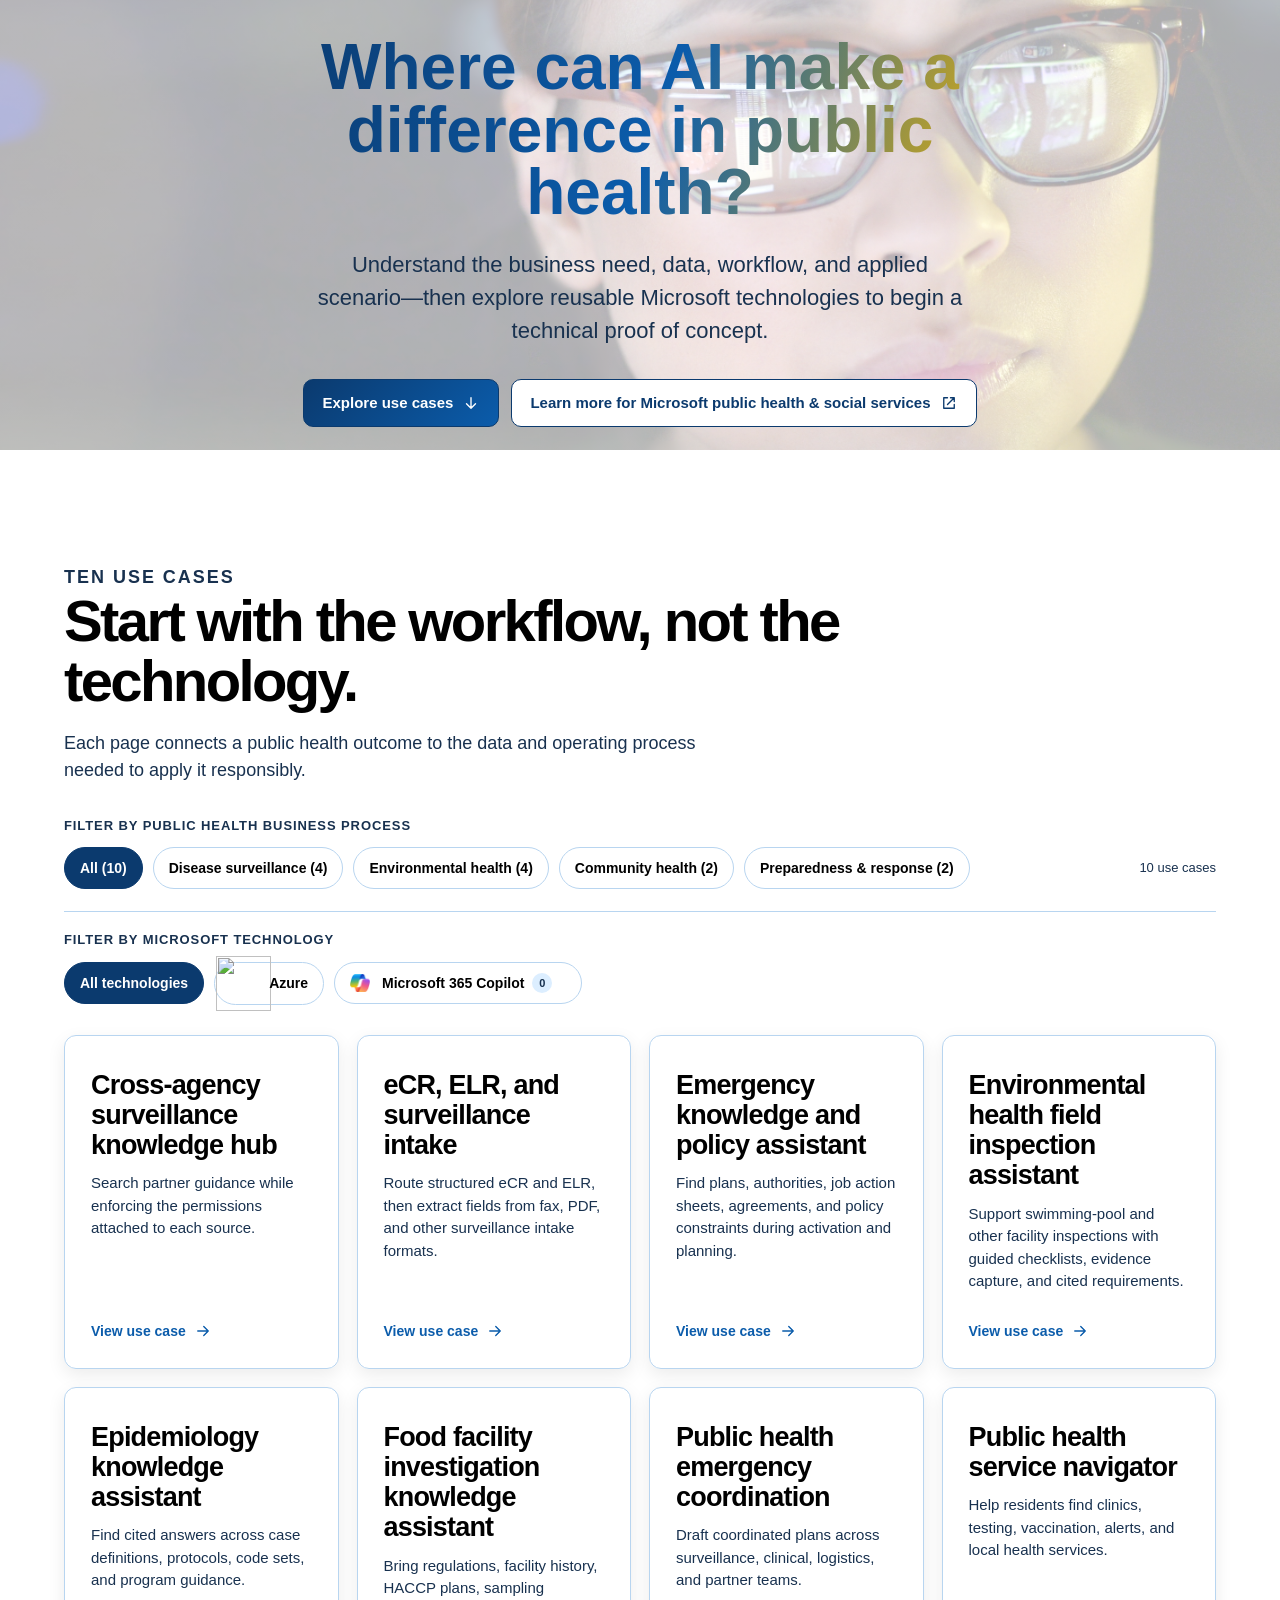
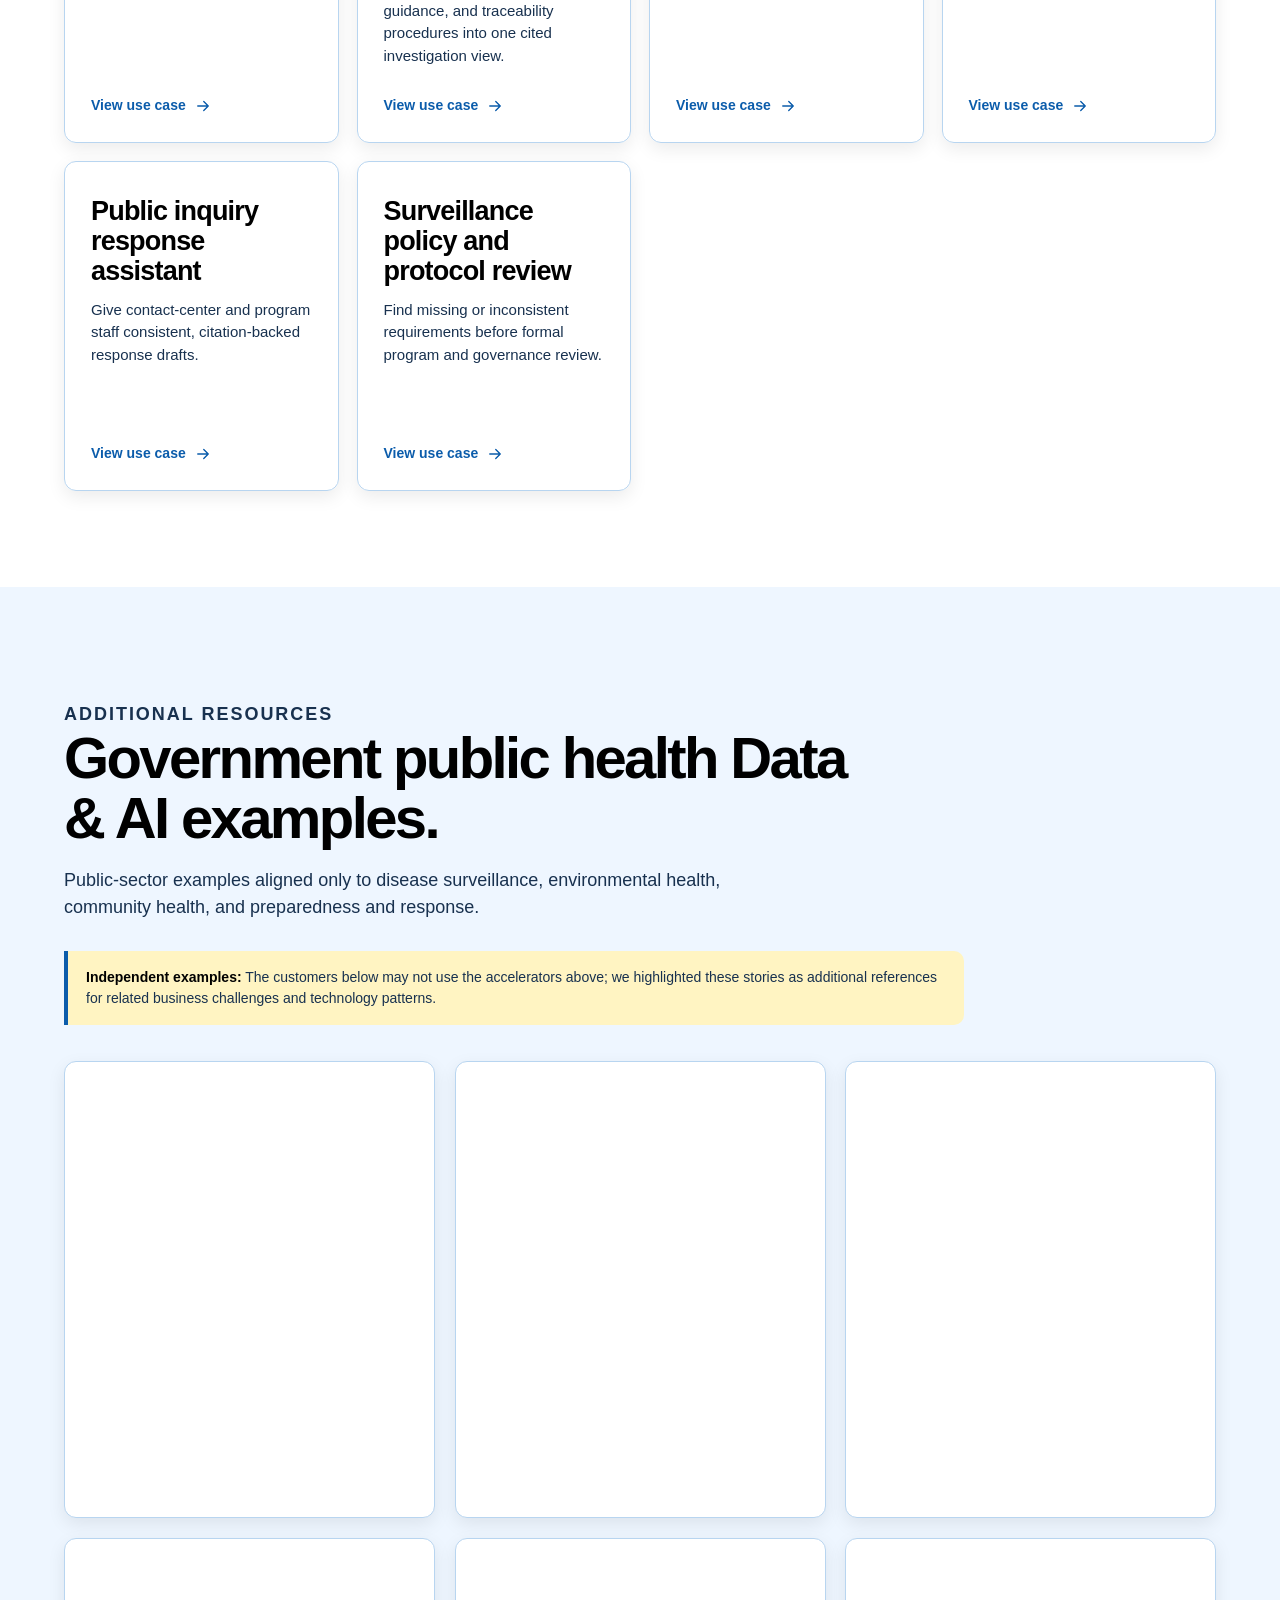
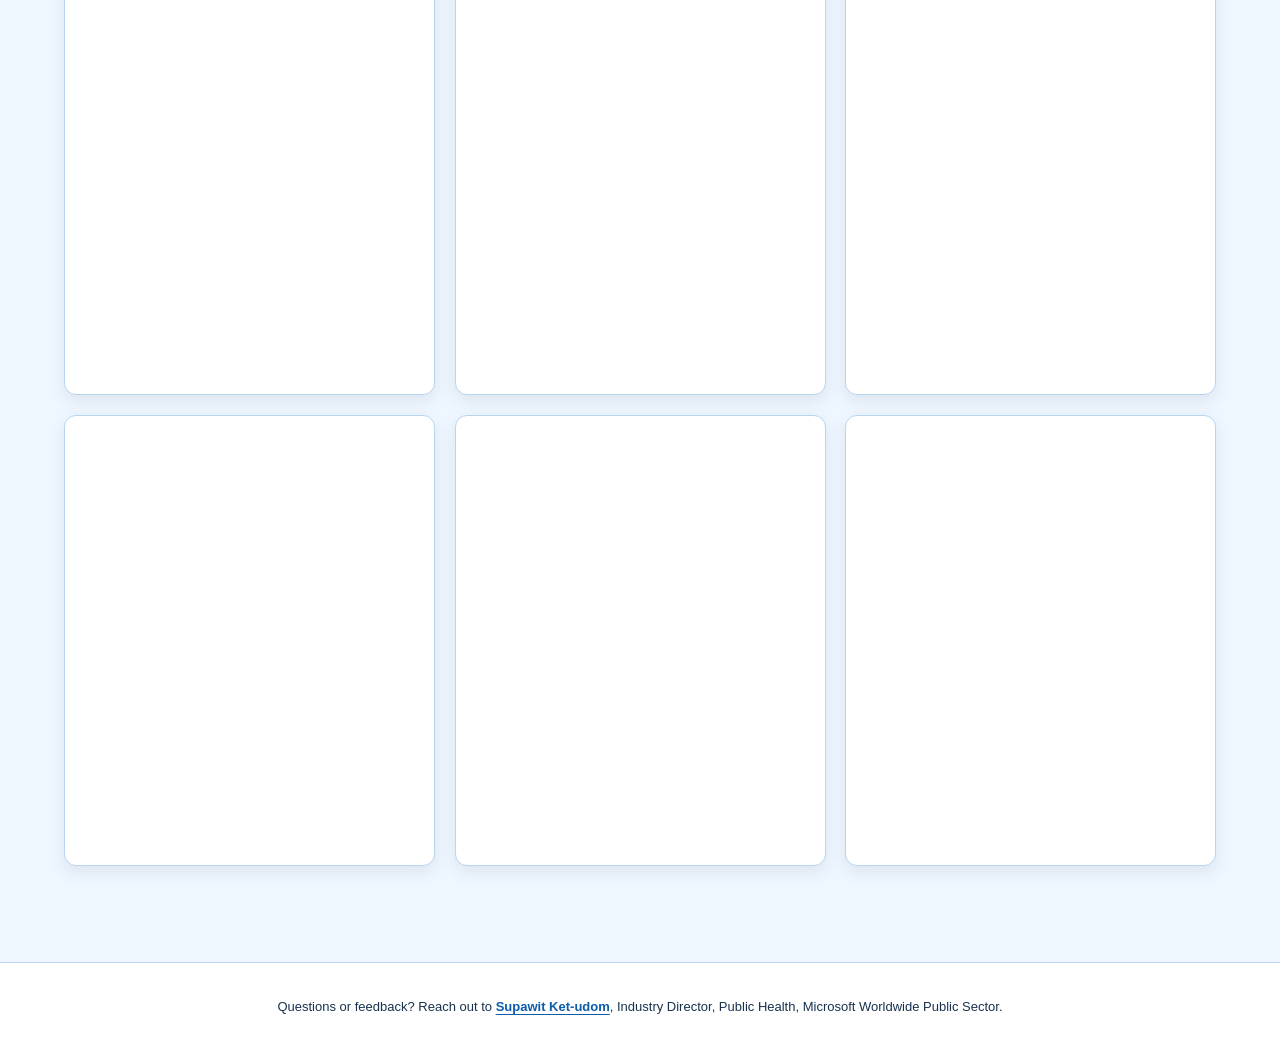
==== commit 981f384a: "Refresh homepage headline styles Co-authored-by: Copilot <223556219+Copilot@users.noreply.github.com" ====
--- a/index.html
+++ b/index.html
@@ -14,8 +14,8 @@
       document.documentElement.setAttribute("data-theme", theme);
     })();
   </script>
-  <link rel="stylesheet" href="/assets/styles.css?v=4">
-  <script src="/assets/site.js?v=5" defer></script>
+  <link rel="stylesheet" href="/assets/styles.css?v=5">
+  <script src="/assets/site.js?v=6" defer></script>
 </head>
 <body>
   <a class="skip-link" href="#main">Skip to content</a>
--- a/assets/styles.css
+++ b/assets/styles.css
@@ -438,7 +438,12 @@
 }
 
 .hero h1 {
-  background: var(--cp-brand-gradient);
+  background: linear-gradient(
+    110deg,
+    var(--cp-accent) 0%,
+    var(--cp-link) 52%,
+    var(--cp-attention-start) 100%
+  );
   background-clip: text;
   -webkit-background-clip: text;
   color: transparent;
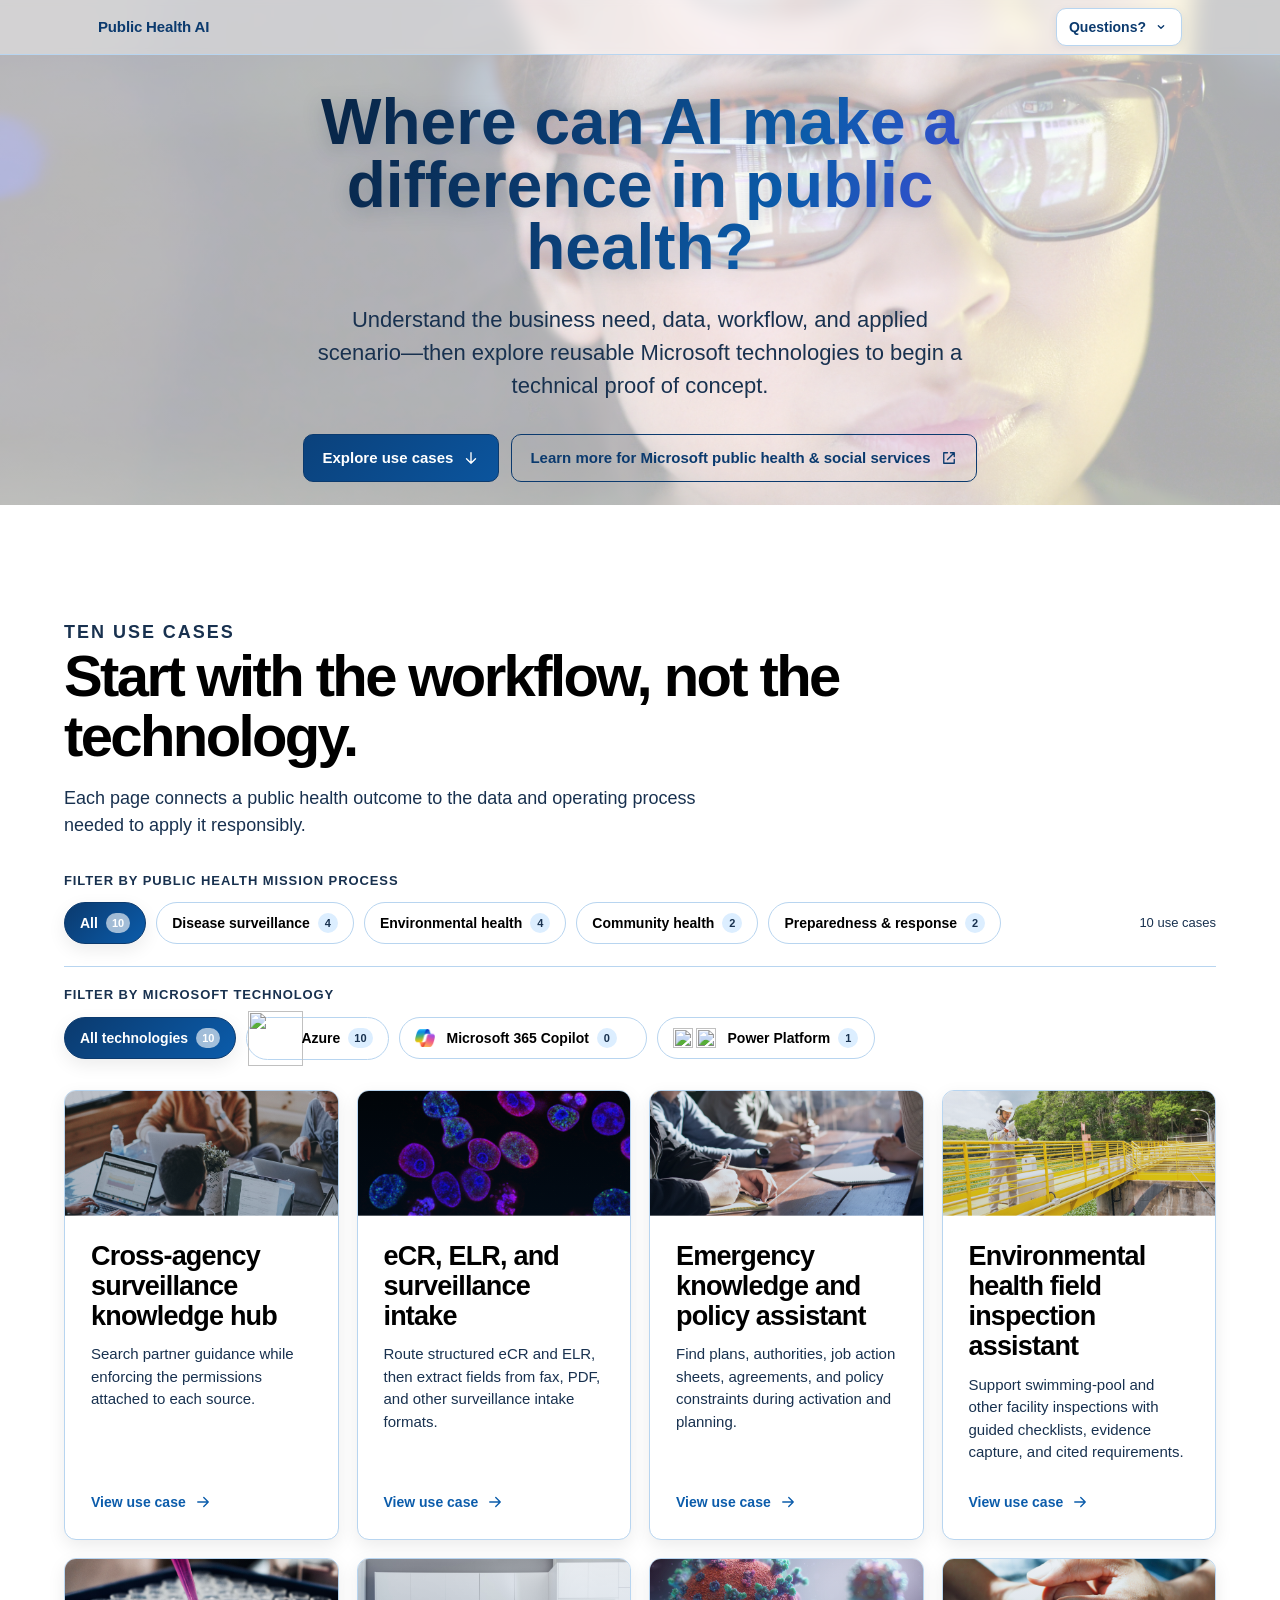
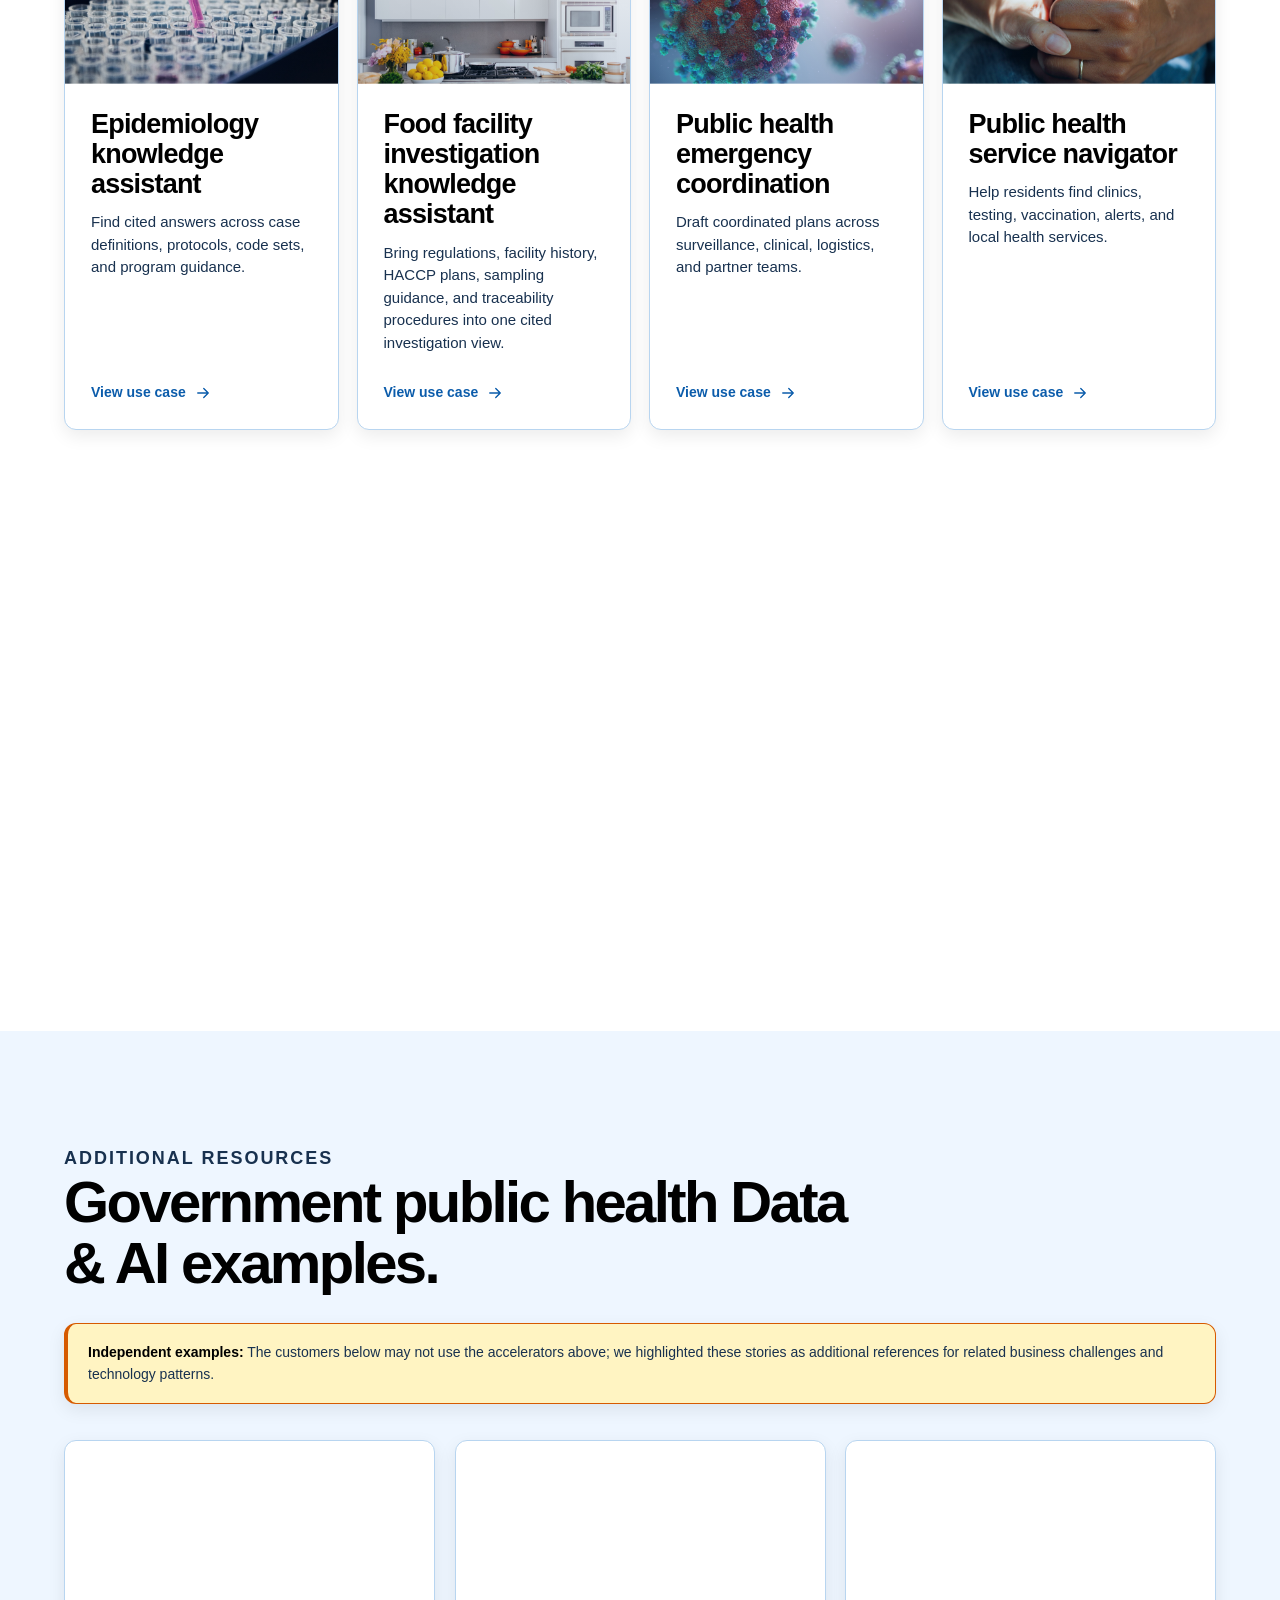
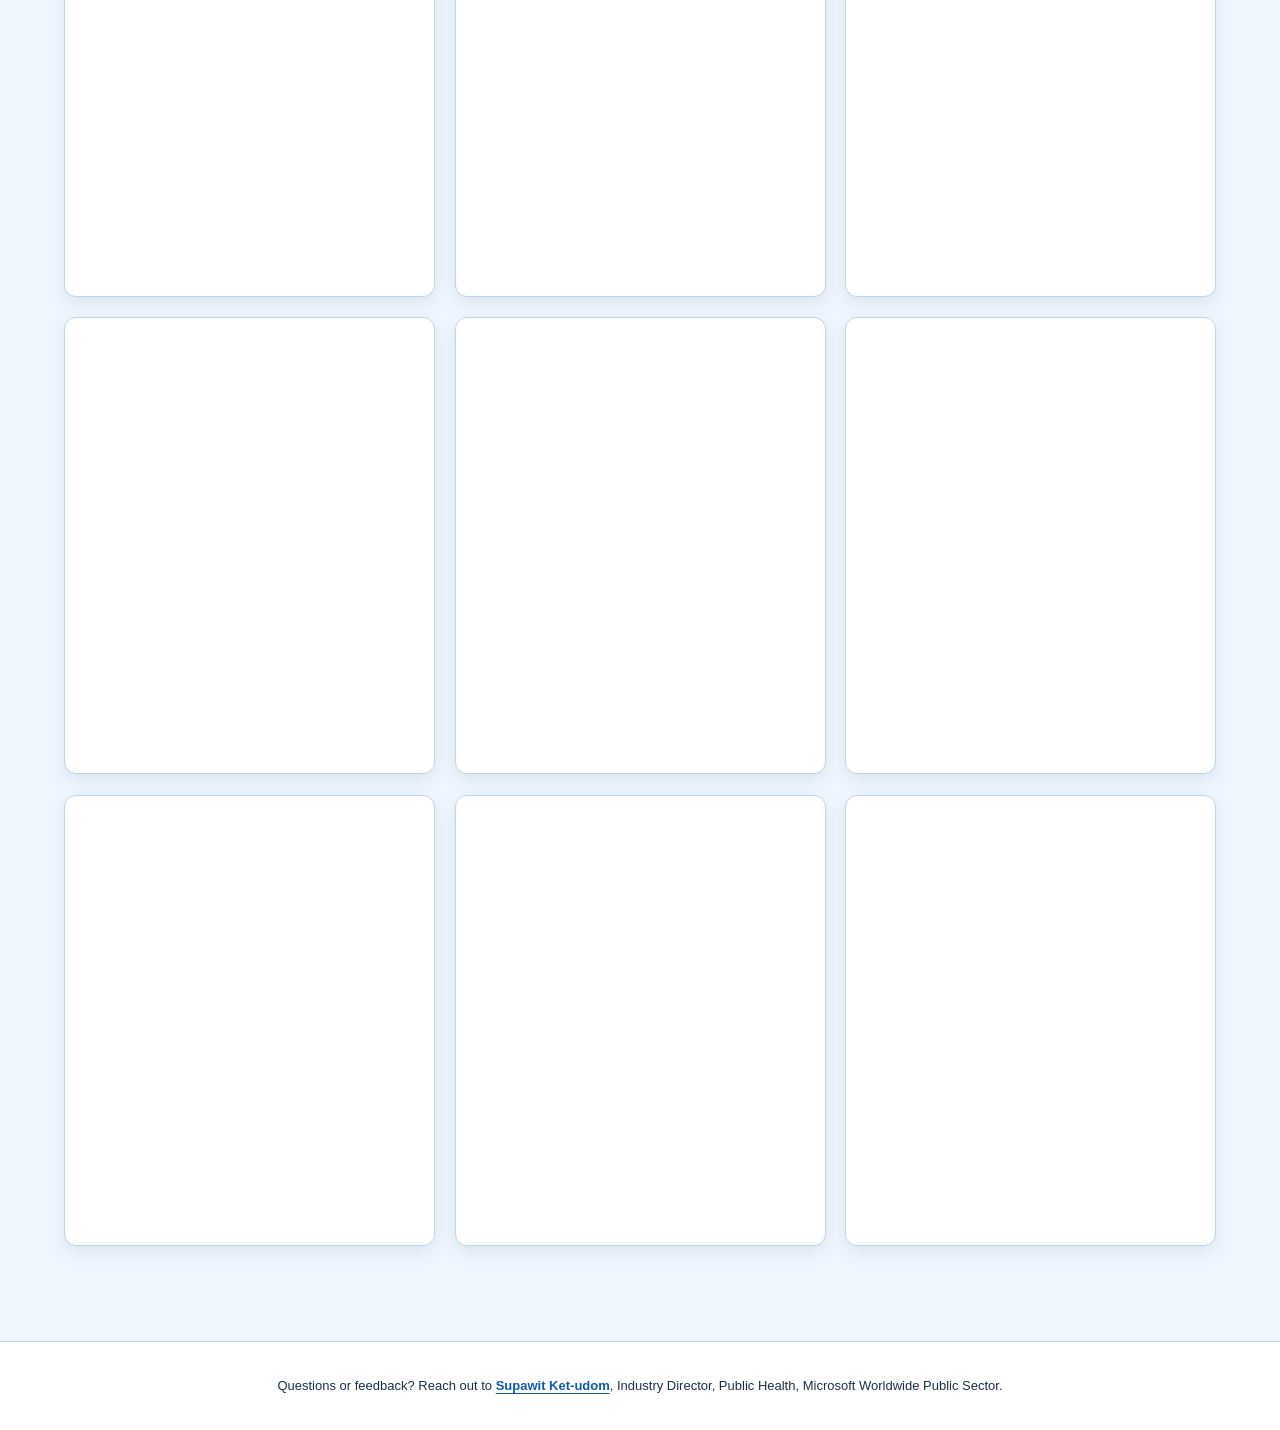
==== commit 73d3904d: "Publish redesigned public health AI homepage Publish shared navigation, compact FAQ, mission and tec" ====
--- a/index.html
+++ b/index.html
@@ -14,11 +14,38 @@
       document.documentElement.setAttribute("data-theme", theme);
     })();
   </script>
-  <link rel="stylesheet" href="/assets/styles.css?v=5">
-  <script src="/assets/site.js?v=6" defer></script>
+  <link rel="stylesheet" href="/assets/styles.css?v=24">
+  <script src="/assets/site.js?v=22" defer></script>
 </head>
 <body>
   <a class="skip-link" href="#main">Skip to content</a>
+  <header class="site-header home-site-header">
+    <div class="shell nav-row">
+      <a class="home-brand" href="/">Public Health AI</a>
+      <button class="questions-trigger" id="questions-trigger" type="button" aria-expanded="false" aria-controls="questions-panel">
+        Questions?
+        <svg viewBox="0 0 24 24" aria-hidden="true"><path d="m8 10 4 4 4-4"></path></svg>
+      </button>
+    </div>
+  </header>
+  <aside class="questions-panel" id="questions-panel" role="dialog" aria-modal="true" aria-labelledby="questions-title" hidden>
+    <button class="questions-close" id="questions-close" type="button" aria-label="Close questions panel">
+      <svg viewBox="0 0 24 24" aria-hidden="true"><path d="M6 6l12 12M18 6 6 18"></path></svg>
+    </button>
+    <p class="questions-eyebrow">FAQ</p>
+    <h2 id="questions-title">Questions?</h2>
+    <ul class="questions-list">
+      <li>Can't find what you're looking for?</li>
+      <li>Unsure which use case fits your mission?</li>
+      <li>Want to discuss a technical proof of concept?</li>
+    </ul>
+    <p class="questions-contact-line">Reach out to <strong>Supawit Ket-udom</strong>, Industry Director, Public Health, Microsoft.</p>
+    <p class="questions-contact-links">
+      <a href="mailto:supaketu@microsoft.com">Email</a>
+      <span aria-hidden="true">·</span>
+      <a href="https://www.linkedin.com/in/supawitket/" target="_blank" rel="noopener noreferrer">LinkedIn</a>
+    </p>
+  </aside>
 
   <main id="main">
     <section class="hero">
@@ -50,84 +77,93 @@
           <h2>Start with the workflow, not the technology.</h2>
           <p>Each page connects a public health outcome to the data and operating process needed to apply it responsibly.</p>
         </div>
-        <div class="filter-bar reveal" aria-label="Filter use cases">
-          <span class="filter-label">Filter by public health business process</span>
-          <button class="filter-button" type="button" data-case-filter="all" aria-pressed="true">All (10)</button>
-          <button class="filter-button" type="button" data-case-filter="disease-surveillance" aria-pressed="false">Disease surveillance (4)</button>
-          <button class="filter-button" type="button" data-case-filter="environmental-health" aria-pressed="false">Environmental health (4)</button>
-          <button class="filter-button" type="button" data-case-filter="community-health" aria-pressed="false">Community health (2)</button>
-          <button class="filter-button" type="button" data-case-filter="preparedness-response" aria-pressed="false">Preparedness &amp; response (2)</button>
+        <div class="filter-bar reveal" aria-label="Filter use cases by public health mission process">
+          <span class="filter-label">Filter by public health mission process</span>
+          <button class="filter-button" type="button" data-case-filter="all" aria-pressed="true"><span>All</span><span class="technology-count">10</span></button>
+          <button class="filter-button" type="button" data-case-filter="disease-surveillance" aria-pressed="false"><span>Disease surveillance</span><span class="technology-count">4</span></button>
+          <button class="filter-button" type="button" data-case-filter="environmental-health" aria-pressed="false"><span>Environmental health</span><span class="technology-count">4</span></button>
+          <button class="filter-button" type="button" data-case-filter="community-health" aria-pressed="false"><span>Community health</span><span class="technology-count">2</span></button>
+          <button class="filter-button" type="button" data-case-filter="preparedness-response" aria-pressed="false"><span>Preparedness &amp; response</span><span class="technology-count">2</span></button>
           <span class="filter-count" id="filter-count" aria-live="polite">10 use cases</span>
         </div>
         <div class="filter-bar technology-filter reveal" aria-label="Filter use cases by technology">
           <span class="filter-label">Filter by Microsoft technology</span>
-          <button class="filter-button" type="button" data-technology-filter="all" aria-pressed="true">All technologies</button>
+          <button class="filter-button" type="button" data-technology-filter="all" aria-pressed="true"><span>All technologies</span><span class="technology-count">10</span></button>
           <button class="filter-button technology-button" type="button" data-technology-filter="azure" aria-pressed="false">
             <img src="https://cdn-dynmedia-1.microsoft.com/is/image/microsoftcorp/NEWAzure_17x17?wid=64&amp;hei=64&amp;fmt=png-alpha" alt="" aria-hidden="true">
             <span>Azure</span>
+            <span class="technology-count">10</span>
           </button>
           <button class="filter-button technology-button" type="button" data-technology-filter="m365-copilot" aria-pressed="false">
             <img src="/assets/m365-copilot-mark.png" alt="" aria-hidden="true">
             <span>Microsoft 365 Copilot</span>
             <span class="technology-count">0</span>
           </button>
+          <button class="filter-button technology-button" type="button" data-technology-filter="power-platform" aria-pressed="false">
+            <span class="technology-icon-stack" aria-hidden="true">
+              <img src="https://learn.microsoft.com/en-us/power-platform/media/hub-page/power-apps.svg" alt="">
+              <img src="https://learn.microsoft.com/en-us/power-platform/media/hub-page/power-automate.svg" alt="">
+            </span>
+            <span>Power Platform</span>
+            <span class="technology-count">1</span>
+          </button>
         </div>
         <div class="case-grid">
-          <a class="case-card reveal" data-case-group="disease-surveillance" data-technology="azure" href="/use-cases/document-intake.html">
+          <a class="case-card reveal" style="--case-card-image: url('/assets/case-images/surveillance-intake.jpg');" data-case-group="disease-surveillance" data-technology="azure" href="/use-cases/document-intake.html">
             <span class="case-number">01 · Disease surveillance</span>
             <h3>eCR, ELR, and surveillance intake</h3>
             <p>Route structured eCR and ELR, then extract fields from fax, PDF, and other surveillance intake formats.</p>
             <span class="case-link">View use case <svg viewBox="0 0 24 24" aria-hidden="true"><path d="M5 12h14M13 6l6 6-6 6"></path></svg></span>
           </a>
-          <a class="case-card reveal" data-case-group="disease-surveillance" data-technology="azure" href="/use-cases/knowledge-assistant.html">
+          <a class="case-card reveal" style="--case-card-image: url('/assets/case-images/epidemiology-guidance.jpg');" data-case-group="disease-surveillance" data-technology="azure" href="/use-cases/knowledge-assistant.html">
             <span class="case-number">02 · Disease surveillance</span>
             <h3>Epidemiology knowledge assistant</h3>
             <p>Find cited answers across case definitions, protocols, code sets, and program guidance.</p>
             <span class="case-link">View use case <svg viewBox="0 0 24 24" aria-hidden="true"><path d="M5 12h14M13 6l6 6-6 6"></path></svg></span>
           </a>
-          <a class="case-card reveal" data-case-group="environmental-health community-health" data-technology="azure" href="/use-cases/inquiry-response.html">
+          <a class="case-card reveal" style="--case-card-image: url('/assets/case-images/public-inquiry.jpg');" data-case-group="environmental-health community-health" data-technology="azure" href="/use-cases/inquiry-response.html">
             <span class="case-number">03 · Community health</span>
             <h3>Public inquiry response assistant</h3>
             <p>Give contact-center and program staff consistent, citation-backed response drafts.</p>
             <span class="case-link">View use case <svg viewBox="0 0 24 24" aria-hidden="true"><path d="M5 12h14M13 6l6 6-6 6"></path></svg></span>
           </a>
-          <a class="case-card reveal" data-case-group="environmental-health community-health" data-technology="azure" href="/use-cases/service-navigator.html">
+          <a class="case-card reveal" style="--case-card-image: url('/assets/case-images/service-navigation.jpg');" data-case-group="environmental-health community-health" data-technology="azure" href="/use-cases/service-navigator.html">
             <span class="case-number">04 · Community health</span>
             <h3>Public health service navigator</h3>
             <p>Help residents find clinics, testing, vaccination, alerts, and local health services.</p>
             <span class="case-link">View use case <svg viewBox="0 0 24 24" aria-hidden="true"><path d="M5 12h14M13 6l6 6-6 6"></path></svg></span>
           </a>
-          <a class="case-card reveal" data-case-group="preparedness-response" data-technology="azure" href="/use-cases/emergency-coordination.html">
+          <a class="case-card reveal" style="--case-card-image: url('/assets/case-images/emergency-coordination.jpg');" data-case-group="preparedness-response" data-technology="azure" href="/use-cases/emergency-coordination.html">
             <span class="case-number">05 · Preparedness &amp; response</span>
             <h3>Public health emergency coordination</h3>
             <p>Draft coordinated plans across surveillance, clinical, logistics, and partner teams.</p>
             <span class="case-link">View use case <svg viewBox="0 0 24 24" aria-hidden="true"><path d="M5 12h14M13 6l6 6-6 6"></path></svg></span>
           </a>
-          <a class="case-card reveal" data-case-group="disease-surveillance" data-technology="azure" href="/use-cases/knowledge-hub.html">
+          <a class="case-card reveal" style="--case-card-image: url('/assets/case-images/cross-agency-knowledge.jpg');" data-case-group="disease-surveillance" data-technology="azure" href="/use-cases/knowledge-hub.html">
             <span class="case-number">06 · Disease surveillance</span>
             <h3>Cross-agency surveillance knowledge hub</h3>
             <p>Search partner guidance while enforcing the permissions attached to each source.</p>
             <span class="case-link">View use case <svg viewBox="0 0 24 24" aria-hidden="true"><path d="M5 12h14M13 6l6 6-6 6"></path></svg></span>
           </a>
-          <a class="case-card reveal" data-case-group="disease-surveillance" data-technology="azure" href="/use-cases/protocol-review.html">
+          <a class="case-card reveal" style="--case-card-image: url('/assets/case-images/protocol-review.jpg');" data-case-group="disease-surveillance" data-technology="azure" href="/use-cases/protocol-review.html">
             <span class="case-number">07 · Cross-program governance</span>
             <h3>Surveillance policy and protocol review</h3>
             <p>Find missing or inconsistent requirements before formal program and governance review.</p>
             <span class="case-link">View use case <svg viewBox="0 0 24 24" aria-hidden="true"><path d="M5 12h14M13 6l6 6-6 6"></path></svg></span>
           </a>
-          <a class="case-card reveal" data-case-group="environmental-health" data-technology="azure" href="/use-cases/environmental-inspection.html">
+          <a class="case-card reveal" style="--case-card-image: url('/assets/case-images/environmental-inspection.jpg');" data-case-group="environmental-health" data-technology="azure power-platform" href="/use-cases/environmental-inspection.html">
             <span class="case-number">08 · Environmental health</span>
             <h3>Environmental health field inspection assistant</h3>
             <p>Support swimming-pool and other facility inspections with guided checklists, evidence capture, and cited requirements.</p>
             <span class="case-link">View use case <svg viewBox="0 0 24 24" aria-hidden="true"><path d="M5 12h14M13 6l6 6-6 6"></path></svg></span>
           </a>
-          <a class="case-card reveal" data-case-group="environmental-health" data-technology="azure" href="/use-cases/food-facility-knowledge.html">
+          <a class="case-card reveal" style="--case-card-image: url('/assets/case-images/food-facility.jpg');" data-case-group="environmental-health" data-technology="azure" href="/use-cases/food-facility-knowledge.html">
             <span class="case-number">09 · Environmental health</span>
             <h3>Food facility investigation knowledge assistant</h3>
             <p>Bring regulations, facility history, HACCP plans, sampling guidance, and traceability procedures into one cited investigation view.</p>
             <span class="case-link">View use case <svg viewBox="0 0 24 24" aria-hidden="true"><path d="M5 12h14M13 6l6 6-6 6"></path></svg></span>
           </a>
-          <a class="case-card reveal" data-case-group="preparedness-response" data-technology="azure" href="/use-cases/emergency-policy-assistant.html">
+          <a class="case-card reveal" style="--case-card-image: url('/assets/case-images/emergency-policy.jpg');" data-case-group="preparedness-response" data-technology="azure" href="/use-cases/emergency-policy-assistant.html">
             <span class="case-number">10 · Preparedness &amp; response</span>
             <h3>Emergency knowledge and policy assistant</h3>
             <p>Find plans, authorities, job action sheets, agreements, and policy constraints during activation and planning.</p>
@@ -138,6 +174,10 @@
           <strong>No Microsoft 365 Copilot use cases yet.</strong>
           <span>This filter is ready for future public health workflow examples.</span>
         </div>
+        <p class="use-case-contact reveal">
+          Can't find what you're looking for?
+          <a href="mailto:supaketu@microsoft.com">Reach out to Supawit Ket-udom</a>.
+        </p>
       </div>
     </section>
 
@@ -146,7 +186,6 @@
         <div class="section-heading reveal">
           <p class="eyebrow">Additional resources</p>
           <h2>Government public health Data &amp; AI examples.</h2>
-          <p>Public-sector examples aligned only to disease surveillance, environmental health, community health, and preparedness and response.</p>
         </div>
         <div class="stories-note reveal">
           <strong>Independent examples:</strong> The customers below may not use the accelerators above;
--- a/assets/styles.css
+++ b/assets/styles.css
@@ -1,3 +1,15 @@
+@property --pointer-x {
+  syntax: "<percentage>";
+  inherits: true;
+  initial-value: 50%;
+}
+
+@property --pointer-y {
+  syntax: "<percentage>";
+  inherits: true;
+  initial-value: 50%;
+}
+
 :root {
   color-scheme: light;
   --cp-bg: #f7f4ef;
@@ -89,6 +101,11 @@
   --cp-radius-sm: 8px;
   --cp-radius-md: 10px;
   --cp-radius-lg: 12px;
+  --cp-motion-fast: 160ms;
+  --cp-motion-base: 240ms;
+  --cp-motion-slow: 420ms;
+  --cp-ease: cubic-bezier(0.2, 0.8, 0.2, 1);
+  interpolate-size: allow-keywords;
 }
 
 * {
@@ -111,6 +128,30 @@
 
 body.menu-open {
   overflow: hidden;
+}
+
+body::after {
+  content: "";
+  position: fixed;
+  z-index: 44;
+  inset: 0;
+  background: rgba(238, 246, 255, 0.36);
+  backdrop-filter: blur(0);
+  opacity: 0;
+  pointer-events: none;
+  transition:
+    backdrop-filter var(--cp-motion-base) var(--cp-ease),
+    opacity var(--cp-motion-base) var(--cp-ease);
+}
+
+body.questions-open {
+  overflow: hidden;
+}
+
+body.questions-open::after {
+  backdrop-filter: blur(9px);
+  opacity: 1;
+  pointer-events: auto;
 }
 
 img {
@@ -170,6 +211,224 @@
   align-items: center;
   justify-content: space-between;
   gap: 24px;
+}
+
+.home-site-header {
+  position: sticky;
+  top: 0;
+  z-index: 30;
+  display: block;
+  overflow: hidden;
+  border-bottom: 1px solid var(--cp-border);
+  background: var(--cp-panel);
+}
+
+.home-site-header::before {
+  content: "";
+  position: absolute;
+  z-index: -1;
+  inset: -18px;
+  background-image:
+    linear-gradient(var(--cp-wallpaper-tint-strong), var(--cp-wallpaper-tint-strong)),
+    url("/assets/hero-public-health.jpeg");
+  background-position: center;
+  background-size: cover;
+  filter: blur(10px);
+  transform: scale(1.05);
+}
+
+.home-site-header .nav-row,
+.detail-page .site-header .nav-row {
+  max-width: 1120px;
+  min-height: 54px;
+  margin: 0 auto;
+  padding-right: 24px;
+  padding-left: 24px;
+}
+
+.home-brand {
+  color: var(--cp-accent);
+  font-size: 15px;
+  font-weight: 800;
+  letter-spacing: -0.01em;
+  text-decoration: none;
+}
+
+.questions-trigger {
+  min-height: 38px;
+  display: inline-flex;
+  align-items: center;
+  gap: 7px;
+  padding: 7px 12px;
+  border: 1px solid var(--cp-border);
+  border-radius: var(--cp-radius-md);
+  background: var(--cp-surface);
+  color: var(--cp-accent);
+  box-shadow: 0 2px 8px rgba(11, 58, 110, 0.08);
+  cursor: pointer;
+  font-size: 14px;
+  font-weight: 750;
+  transition:
+    background-color var(--cp-motion-base) var(--cp-ease),
+    border-color var(--cp-motion-base) var(--cp-ease),
+    box-shadow var(--cp-motion-base) var(--cp-ease),
+    transform var(--cp-motion-base) var(--cp-ease);
+}
+
+.questions-trigger:hover,
+.questions-trigger[aria-expanded="true"] {
+  border-color: var(--cp-link);
+  background: var(--cp-bg-elevated);
+  box-shadow: 0 8px 20px var(--cp-highlight);
+  transform: translateY(-1px);
+}
+
+.questions-trigger svg {
+  width: 16px;
+  height: 16px;
+  fill: none;
+  stroke: currentColor;
+  stroke-linecap: round;
+  stroke-linejoin: round;
+  stroke-width: 2;
+  transition: transform var(--cp-motion-base) var(--cp-ease);
+}
+
+.questions-trigger[aria-expanded="true"] svg {
+  transform: rotate(180deg);
+}
+
+.questions-panel {
+  position: fixed;
+  top: 50%;
+  left: 50%;
+  z-index: 45;
+  width: min(300px, calc(100vw - 36px));
+  max-height: calc(100svh - 48px);
+  overflow-y: auto;
+  padding: 20px;
+  border: 1px solid var(--cp-border);
+  border-radius: var(--cp-radius-lg);
+  background: rgba(255, 255, 255, 0.98);
+  box-shadow: 0 18px 48px rgba(7, 31, 59, 0.2);
+  opacity: 0;
+  transform: translate(-50%, calc(-50% - 10px)) scale(0.98);
+  transform-origin: center;
+  transition:
+    opacity var(--cp-motion-base) var(--cp-ease),
+    transform var(--cp-motion-base) var(--cp-ease);
+}
+
+.questions-panel[hidden] {
+  display: none;
+}
+
+.questions-panel.is-open {
+  opacity: 1;
+  transform: translate(-50%, -50%) scale(1);
+}
+
+.questions-close {
+  position: absolute;
+  top: 14px;
+  right: 14px;
+  width: 34px;
+  height: 34px;
+  display: grid;
+  place-items: center;
+  padding: 0;
+  border: 1px solid transparent;
+  border-radius: 50%;
+  background: transparent;
+  color: var(--cp-text-muted);
+  cursor: pointer;
+  transition:
+    background-color var(--cp-motion-fast) var(--cp-ease),
+    color var(--cp-motion-fast) var(--cp-ease),
+    transform var(--cp-motion-fast) var(--cp-ease);
+}
+
+.questions-close:hover {
+  background: var(--cp-surface-soft);
+  color: var(--cp-accent);
+  transform: rotate(90deg);
+}
+
+.questions-close svg {
+  width: 18px;
+  height: 18px;
+  fill: none;
+  stroke: currentColor;
+  stroke-linecap: round;
+  stroke-width: 1.8;
+}
+
+.questions-eyebrow {
+  margin: 0 0 10px;
+  color: var(--cp-link);
+  font-size: 11px;
+  font-weight: 800;
+  letter-spacing: 0.1em;
+  text-transform: uppercase;
+}
+
+.questions-panel h2 {
+  max-width: 220px;
+  margin: 0;
+  color: var(--cp-accent);
+  font-size: 23px;
+  line-height: 1.12;
+  letter-spacing: -0.025em;
+}
+
+.questions-list {
+  display: grid;
+  gap: 10px;
+  margin: 14px 0 0;
+  padding-left: 18px;
+  color: var(--cp-text);
+}
+
+.questions-list li {
+  font-size: 13px;
+  line-height: 1.4;
+}
+
+.questions-list li::marker {
+  color: var(--cp-link);
+}
+
+.questions-contact-line {
+  margin: 16px 0 0;
+  padding-top: 14px;
+  border-top: 1px solid var(--cp-border);
+  color: var(--cp-text-muted);
+  font-size: 13px;
+  line-height: 1.5;
+}
+
+.questions-contact-links {
+  display: flex;
+  align-items: center;
+  gap: 8px;
+  margin: 10px 0 0;
+  font-size: 13px;
+}
+
+.questions-contact-links a {
+  color: var(--cp-link);
+  font-weight: 750;
+  text-underline-offset: 3px;
+  transition: color var(--cp-motion-fast) var(--cp-ease);
+}
+
+.questions-contact-links a:hover {
+  color: var(--cp-accent);
+}
+
+.detail-page .questions-trigger {
+  flex: 0 0 auto;
+  margin-left: auto;
 }
 
 .brand {
@@ -439,14 +698,16 @@
 
 .hero h1 {
   background: linear-gradient(
-    110deg,
-    var(--cp-accent) 0%,
-    var(--cp-link) 52%,
-    var(--cp-attention-start) 100%
+    112deg,
+    #071f3b 0%,
+    var(--cp-accent) 38%,
+    var(--cp-link) 68%,
+    #4f46e5 100%
   );
   background-clip: text;
   -webkit-background-clip: text;
   color: transparent;
+  filter: drop-shadow(0 5px 10px rgba(7, 31, 59, 0.2));
   font-size: clamp(44px, 5vw, 64px);
   letter-spacing: 0;
   -webkit-text-fill-color: transparent;
@@ -487,23 +748,72 @@
   font-size: 15px;
   font-weight: 700;
   text-decoration: none;
-  transition: background 160ms ease, border-color 160ms ease, transform 160ms ease;
+  transition:
+    background var(--cp-motion-fast) var(--cp-ease),
+    border-color var(--cp-motion-fast) var(--cp-ease),
+    box-shadow var(--cp-motion-fast) var(--cp-ease),
+    transform var(--cp-motion-fast) var(--cp-ease);
 }
 
 .button:hover {
   border-color: var(--cp-accent-hover);
   background: var(--cp-brand-gradient-hover);
-  transform: translateY(-1px);
+  box-shadow: 0 8px 20px var(--cp-highlight);
+  transform: translateY(-2px);
 }
 
 .button.secondary {
   border-color: var(--cp-border-strong);
-  background: var(--cp-surface);
+  background: transparent;
   color: var(--cp-accent);
 }
 
 .button.secondary:hover {
   background: var(--cp-surface-soft);
+}
+
+.cursor-gradient {
+  --pointer-x: 50%;
+  --pointer-y: 50%;
+  position: relative;
+  isolation: isolate;
+  overflow: hidden;
+  background-image: var(--cp-brand-gradient);
+  background-position: var(--pointer-x) var(--pointer-y);
+  background-size: 180% 180%;
+  transition:
+    --pointer-x 90ms linear,
+    --pointer-y 90ms linear,
+    background-position var(--cp-motion-base) var(--cp-ease),
+    border-color var(--cp-motion-fast) var(--cp-ease),
+    box-shadow var(--cp-motion-base) var(--cp-ease),
+    transform var(--cp-motion-base) var(--cp-ease);
+}
+
+.cursor-gradient::before {
+  content: "";
+  position: absolute;
+  inset: -1px;
+  z-index: 0;
+  border-radius: inherit;
+  background: radial-gradient(
+    circle at var(--pointer-x) var(--pointer-y),
+    rgba(255, 255, 255, 0.48) 0,
+    rgba(255, 255, 255, 0.16) 25%,
+    transparent 58%
+  );
+  opacity: 0;
+  pointer-events: none;
+  transition: opacity var(--cp-motion-base) var(--cp-ease);
+}
+
+.cursor-gradient:hover::before {
+  opacity: 1;
+}
+
+.cursor-gradient > * {
+  position: relative;
+  z-index: 1;
 }
 
 .section {
@@ -573,6 +883,9 @@
 
 .filter-button {
   min-height: 42px;
+  display: inline-flex;
+  align-items: center;
+  gap: 8px;
   padding: 9px 15px;
   border: 1px solid var(--cp-border);
   border-radius: 999px;
@@ -581,16 +894,25 @@
   cursor: pointer;
   font-size: 14px;
   font-weight: 650;
+  transition:
+    background-color var(--cp-motion-base) var(--cp-ease),
+    border-color var(--cp-motion-base) var(--cp-ease),
+    box-shadow var(--cp-motion-base) var(--cp-ease),
+    color var(--cp-motion-base) var(--cp-ease),
+    transform var(--cp-motion-base) var(--cp-ease);
 }
 
 .filter-button:hover {
   border-color: var(--cp-accent);
+  box-shadow: 0 6px 16px var(--cp-highlight);
+  transform: translateY(-2px);
 }
 
 .filter-button[aria-pressed="true"] {
   border-color: var(--cp-accent);
-  background: var(--cp-accent);
+  background: var(--cp-brand-gradient);
   color: var(--cp-accent-fg);
+  box-shadow: var(--cp-shadow);
 }
 
 .technology-filter {
@@ -622,6 +944,25 @@
 
 .technology-button[data-technology-filter="m365-copilot"] {
   min-width: 248px;
+}
+
+.technology-button[data-technology-filter="power-platform"] {
+  min-width: 218px;
+}
+
+.technology-icon-stack {
+  display: inline-flex;
+  align-items: center;
+  gap: 3px;
+  margin-right: 4px;
+}
+
+.technology-icon-stack img {
+  width: 20px;
+  height: 20px;
+  flex: 0 0 20px;
+  margin: 0;
+  object-fit: contain;
 }
 
 .technology-count {
@@ -634,6 +975,7 @@
   background: var(--cp-surface-soft);
   color: var(--cp-text-muted);
   font-size: 11px;
+  font-variant-numeric: tabular-nums;
 }
 
 .filter-button[aria-pressed="true"] .technology-count {
@@ -689,21 +1031,45 @@
   overflow: hidden;
   border: 1px solid var(--cp-border);
   border-radius: var(--cp-radius-lg);
-  background: transparent;
+  background: var(--cp-surface);
   color: var(--cp-text);
   box-shadow: var(--cp-shadow);
   text-decoration: none;
-  transition: border-color 180ms ease, box-shadow 180ms ease, transform 180ms ease;
+  transition:
+    border-color var(--cp-motion-base) var(--cp-ease),
+    box-shadow var(--cp-motion-base) var(--cp-ease),
+    transform var(--cp-motion-base) var(--cp-ease);
 }
 
 .case-card::after {
   content: none;
+}
+
+.case-card::before {
+  content: "";
+  height: 124px;
+  flex: 0 0 124px;
+  margin: -26px -26px 18px;
+  background-image:
+    linear-gradient(rgba(11, 58, 110, 0.08), rgba(11, 58, 110, 0.2)),
+    var(--case-card-image);
+  background-position: center;
+  background-size: cover;
+  transform: scale(1.01);
+  transition:
+    filter var(--cp-motion-slow) var(--cp-ease),
+    transform var(--cp-motion-slow) var(--cp-ease);
 }
 
 .case-card:hover {
   border-color: var(--cp-accent);
   box-shadow: 0 10px 28px var(--cp-highlight);
   transform: translateY(-6px);
+}
+
+.case-card:hover::before {
+  filter: saturate(1.08);
+  transform: scale(1.06);
 }
 
 .case-card:hover::after {
@@ -742,11 +1108,38 @@
 }
 
 .case-link svg {
-  transition: transform 180ms ease;
+  transition: transform var(--cp-motion-fast) var(--cp-ease);
 }
 
 .case-card:hover .case-link svg {
   transform: translateX(4px);
+}
+
+.use-case-contact {
+  width: min(100%, 760px);
+  display: flex;
+  flex-wrap: wrap;
+  justify-content: center;
+  gap: 6px;
+  margin: 36px auto 0;
+  padding-top: 26px;
+  border-top: 1px solid var(--cp-border);
+  color: var(--cp-text-muted);
+  font-size: 18px;
+  text-align: center;
+}
+
+.use-case-contact a {
+  color: var(--cp-link);
+  font-weight: 750;
+  text-underline-offset: 4px;
+  transition:
+    color var(--cp-motion-fast) var(--cp-ease),
+    text-decoration-color var(--cp-motion-fast) var(--cp-ease);
+}
+
+.use-case-contact a:hover {
+  color: var(--cp-accent);
 }
 
 .resource-band {
@@ -782,14 +1175,18 @@
 }
 
 .stories-note {
-  max-width: 900px;
+  width: 100%;
+  max-width: none;
   margin: -10px 0 36px;
-  padding: 16px 18px;
-  border-left: 4px solid var(--cp-link);
-  border-radius: 0 var(--cp-radius-md) var(--cp-radius-md) 0;
+  padding: 18px 20px;
+  border: 1px solid var(--cp-attention-border);
+  border-left: 4px solid var(--cp-attention-border);
+  border-radius: var(--cp-radius-lg);
   background: var(--cp-attention);
+  box-shadow: var(--cp-shadow);
   color: var(--cp-text-muted);
   font-size: 14px;
+  line-height: 1.55;
 }
 
 .stories-note strong {
@@ -810,6 +1207,16 @@
   border-radius: var(--cp-radius-lg);
   background: var(--cp-surface);
   box-shadow: var(--cp-shadow);
+  transition:
+    border-color var(--cp-motion-base) var(--cp-ease),
+    box-shadow var(--cp-motion-base) var(--cp-ease),
+    transform var(--cp-motion-base) var(--cp-ease);
+}
+
+.story-card:hover {
+  border-color: var(--cp-accent);
+  box-shadow: 0 12px 30px var(--cp-highlight);
+  transform: translateY(-4px);
 }
 
 .story-image {
@@ -822,7 +1229,7 @@
   width: 100%;
   height: 100%;
   object-fit: cover;
-  transition: transform 240ms ease;
+  transition: transform var(--cp-motion-base) var(--cp-ease);
 }
 
 .story-card:hover .story-image img {
@@ -875,6 +1282,14 @@
   text-underline-offset: 3px;
 }
 
+.text-link svg {
+  transition: transform var(--cp-motion-fast) var(--cp-ease);
+}
+
+.story-card:hover .text-link svg {
+  transform: translateX(4px);
+}
+
 .detail-hero {
   padding: 92px 0 76px;
   background: var(--cp-bg-elevated);
@@ -1149,8 +1564,14 @@
 
 .single-case {
   min-height: 100vh;
-  padding: 76px 0 104px;
-  background: var(--cp-bg-elevated);
+  padding: 64px 0 96px;
+  background: var(--cp-bg);
+}
+
+.single-case > .shell {
+  max-width: 1120px;
+  padding-right: 24px;
+  padding-left: 24px;
 }
 
 .single-case .breadcrumbs {
@@ -1166,12 +1587,64 @@
 }
 
 .single-case-header {
+  position: relative;
+  isolation: isolate;
+  min-height: 300px;
   display: grid;
   grid-template-columns: 1fr;
   gap: 0;
   align-items: end;
-  padding: clamp(32px, 5vw, 72px);
+  overflow: hidden;
+  padding: clamp(40px, 5vw, 64px);
   border-bottom: 1px solid var(--cp-border);
+  background: var(--cp-accent);
+  color: var(--cp-accent-fg);
+}
+
+.single-case-header::before,
+.single-case-header::after {
+  content: "";
+  position: absolute;
+  inset: 0;
+  pointer-events: none;
+}
+
+.single-case-header::before {
+  z-index: -2;
+  background-image: var(--case-header-image);
+  background-position: var(--case-header-position, center);
+  background-size: cover;
+  animation: case-header-drift 18s var(--cp-ease) infinite alternate;
+}
+
+.single-case-header::after {
+  z-index: -1;
+  background:
+    linear-gradient(
+      90deg,
+      rgba(7, 31, 59, 0.96) 0%,
+      rgba(11, 58, 110, 0.86) 56%,
+      rgba(11, 58, 110, 0.46) 100%
+    );
+}
+
+.single-case-header > div {
+  position: relative;
+  z-index: 1;
+  width: min(100%, 920px);
+  margin: 0 auto;
+}
+
+.single-case-header .detail-kicker {
+  color: var(--cp-attention);
+}
+
+.single-case-header h1 {
+  text-shadow: 0 4px 16px rgba(0, 0, 0, 0.32);
+}
+
+.single-case-header .single-case-summary {
+  color: rgba(255, 255, 255, 0.92);
 }
 
 .detail-page .site-header {
@@ -1213,7 +1686,6 @@
 }
 
 .detail-page .nav-row {
-  min-height: 54px;
   justify-content: flex-start;
 }
 
@@ -1221,10 +1693,24 @@
   position: relative;
   z-index: 1;
   display: flex;
+  flex: 1 1 auto;
   align-items: center;
   gap: 10px;
+  min-width: 0;
+  overflow: hidden;
   color: var(--cp-text-muted);
   font-size: 15px;
+}
+
+.home-site-header .nav-row,
+.detail-page .site-header .nav-row {
+  padding-right: 18px;
+  padding-left: 18px;
+}
+
+.questions-panel {
+  width: min(300px, calc(100vw - 36px));
+  padding: 20px;
 }
 
 .case-nav a {
@@ -1240,7 +1726,9 @@
 
 .case-nav span:last-child {
   min-width: 0;
-  overflow-wrap: anywhere;
+  overflow: hidden;
+  text-overflow: ellipsis;
+  white-space: nowrap;
 }
 
 .detail-page .brand-glyph,
@@ -1258,15 +1746,18 @@
 }
 
 .single-case-header h1 {
-  max-width: 980px;
-  font-size: clamp(44px, 6vw, 76px);
+  max-width: 860px;
+  font-size: clamp(42px, 5vw, 64px);
+  line-height: 1.02;
+  letter-spacing: -0.045em;
 }
 
 .single-case-summary {
-  max-width: 820px;
+  max-width: 740px;
   margin: 20px 0 0;
   color: var(--cp-text-muted);
-  font-size: 19px;
+  font-size: clamp(18px, 2vw, 21px);
+  line-height: 1.55;
 }
 
 .template-card {
@@ -1278,6 +1769,16 @@
   border-radius: var(--cp-radius-lg);
   background: var(--cp-bg-elevated);
   box-shadow: var(--cp-shadow);
+  transition:
+    border-color var(--cp-motion-base) var(--cp-ease),
+    box-shadow var(--cp-motion-base) var(--cp-ease),
+    transform var(--cp-motion-base) var(--cp-ease);
+}
+
+.template-card:hover {
+  border-color: var(--cp-accent);
+  box-shadow: 0 14px 34px var(--cp-highlight);
+  transform: translateY(-3px);
 }
 
 .template-preview {
@@ -1288,11 +1789,24 @@
   background: var(--cp-surface);
 }
 
+.accelerator-stage .template-preview {
+  height: clamp(280px, 36vw, 450px);
+  max-height: 450px;
+}
+
 .template-preview img {
   width: 100%;
   height: 100%;
   object-fit: cover;
   object-position: top;
+  transition:
+    filter var(--cp-motion-slow) var(--cp-ease),
+    transform var(--cp-motion-slow) var(--cp-ease);
+}
+
+.template-card:hover .template-preview img {
+  filter: saturate(1.04);
+  transform: scale(1.025);
 }
 
 .template-preview.contain img {
@@ -1351,7 +1865,10 @@
   font-size: 14px;
   font-weight: 800;
   text-decoration: none;
-  transition: background 160ms ease, transform 160ms ease;
+  transition:
+    background var(--cp-motion-fast) var(--cp-ease),
+    box-shadow var(--cp-motion-fast) var(--cp-ease),
+    transform var(--cp-motion-fast) var(--cp-ease);
 }
 
 .template-button:hover {
@@ -1386,13 +1903,14 @@
 
 .brief-row {
   display: grid;
-  grid-template-columns: 0.8fr 1.2fr;
-  gap: 56px;
-  padding: 36px 0;
+  width: min(100%, 920px);
+  grid-template-columns: 1fr;
+  gap: 36px;
+  margin: 0 auto;
+  padding: 52px 0;
   border-bottom: 1px solid var(--cp-border);
 }
 
-.brief-block h2,
 .compact-column h2 {
   margin: 0 0 10px;
   color: var(--cp-accent);
@@ -1401,10 +1919,25 @@
   text-transform: uppercase;
 }
 
+.brief-block:not(.scenario-hook) {
+  padding-left: clamp(20px, 3vw, 32px);
+  border-left: 3px solid var(--cp-border);
+}
+
+.brief-block:not(.scenario-hook) h2 {
+  margin: 0 0 12px;
+  color: var(--cp-accent);
+  font-size: clamp(21px, 2.4vw, 26px);
+  letter-spacing: -0.015em;
+  line-height: 1.2;
+}
+
 .brief-block p {
+  max-width: 75ch;
   margin: 0;
   color: var(--cp-text-muted);
   font-size: 16px;
+  line-height: 1.65;
 }
 
 .brief-block p + p {
@@ -1412,21 +1945,25 @@
 }
 
 .scenario-hook h2 {
+  margin: 0 0 16px;
   color: var(--cp-accent);
-  font-size: clamp(28px, 3.2vw, 42px);
+  font-size: clamp(30px, 3.4vw, 40px);
   letter-spacing: -0.035em;
-  line-height: 1.08;
+  line-height: 1.1;
   text-transform: none;
 }
 
 .scenario-hook p {
   color: var(--cp-text);
   font-size: 18px;
+  line-height: 1.65;
 }
 
 .friendly-flow {
   display: flex;
+  width: min(100%, 1040px);
   align-items: stretch;
+  margin: 0 auto;
   padding: 26px 0;
   border-bottom: 1px solid var(--cp-border);
 }
@@ -1502,16 +2039,20 @@
 
 .workflow-application {
   display: grid;
+  width: min(100%, 920px);
   grid-template-columns: 1fr;
   gap: 0;
-  padding: 36px 0;
+  margin: 0 auto;
+  padding: 48px 0;
   border-bottom: 1px solid var(--cp-border);
 }
 
 .workflow-application h2 {
-  margin: 0 0 12px;
+  margin: 0 0 18px;
   color: var(--cp-accent);
-  font-size: 20px;
+  font-size: clamp(24px, 2.8vw, 30px);
+  letter-spacing: -0.02em;
+  line-height: 1.2;
 }
 
 .workflow-application p {
@@ -1526,26 +2067,35 @@
 
 .accelerator-stage {
   display: grid;
-  grid-template-columns: minmax(0, 1fr) minmax(360px, 430px);
-  gap: 56px;
+  width: min(100%, 920px);
+  grid-template-columns: 1fr;
+  gap: 20px;
   align-items: stretch;
-  padding: 38px 0;
+  margin: 0 auto;
+  padding: 52px 0;
   border-bottom: 1px solid var(--cp-border);
 }
 
-.accelerator-fit-copy h2,
-.outcome-section h2 {
+.accelerator-fit-copy h2 {
   margin: 0 0 12px;
   color: var(--cp-accent);
-  font-size: clamp(24px, 3vw, 34px);
+  font-size: clamp(28px, 3.2vw, 36px);
   letter-spacing: -0.025em;
+  line-height: 1.15;
 }
 
 .accelerator-fit-copy {
-  padding: 28px;
-  border-left: 4px solid var(--cp-accent);
-  border-radius: 0 var(--cp-radius-md) var(--cp-radius-md) 0;
+  padding: clamp(28px, 4vw, 40px);
+  border: 1px solid var(--cp-attention-border);
+  border-top: 4px solid var(--cp-accent);
+  border-radius: var(--cp-radius-lg);
   background: var(--cp-attention);
+  box-shadow: var(--cp-shadow);
+}
+
+.accelerator-fit-copy .eyebrow {
+  margin-bottom: 12px;
+  font-size: 11px;
 }
 
 .accelerator-fit-copy p strong {
@@ -1554,9 +2104,11 @@
 
 .accelerator-fit-copy p,
 .outcome-section p {
+  max-width: 75ch;
   margin: 0;
   color: var(--cp-text-muted);
-  font-size: 15px;
+  font-size: 16px;
+  line-height: 1.65;
 }
 
 .accelerator-fit-copy p + p,
@@ -1564,18 +2116,63 @@
   margin-top: 12px;
 }
 
+.accelerator-stage .template-card {
+  width: 100%;
+  max-width: none;
+  margin: 0;
+}
+
 .outcome-section {
   display: grid;
-  grid-template-columns: 1fr 1fr;
-  gap: 56px;
-  padding: 38px 0;
+  width: min(100%, 920px);
+  grid-template-columns: 1fr;
+  gap: 20px;
+  margin: 0 auto;
+  padding: 48px 0;
   border-bottom: 1px solid var(--cp-border);
 }
 
+.outcome-section > div {
+  padding: clamp(24px, 3vw, 32px);
+  border: 1px solid var(--cp-border);
+  border-radius: var(--cp-radius-lg);
+  background: var(--cp-surface);
+}
+
+.outcome-section > div:first-child {
+  background: var(--cp-bg-elevated);
+}
+
+.outcome-section h2 {
+  margin: 0 0 14px;
+  color: var(--cp-accent);
+  letter-spacing: -0.02em;
+  line-height: 1.2;
+}
+
+.outcome-section > div:first-child h2 {
+  font-size: clamp(25px, 2.8vw, 32px);
+}
+
+.outcome-section > div:last-child h2 {
+  font-size: clamp(21px, 2.4vw, 26px);
+}
+
+.outcome-section .outcome-list {
+  margin-top: 18px;
+}
+
+.outcome-section .outcome-list li {
+  font-size: 16px;
+  line-height: 1.6;
+}
+
 .reflection-panel {
-  margin: 16px 0 44px;
-  padding: 36px;
-  border-top: 1px solid var(--cp-border);
+  width: min(100%, 920px);
+  margin: 32px auto 48px;
+  padding: clamp(28px, 4vw, 40px);
+  border: 1px solid var(--cp-border);
+  border-top: 4px solid var(--cp-link);
   border-radius: var(--cp-radius-lg);
   background: var(--cp-bg-elevated);
 }
@@ -1583,14 +2180,15 @@
 .reflection-panel h2 {
   margin: 0 0 22px;
   color: var(--cp-accent);
-  font-size: clamp(26px, 3vw, 36px);
+  font-size: clamp(27px, 3vw, 34px);
   letter-spacing: -0.025em;
+  line-height: 1.2;
 }
 
 .reflection-panel .compact-list {
   display: grid;
-  grid-template-columns: repeat(3, minmax(0, 1fr));
-  gap: 12px 28px;
+  grid-template-columns: 1fr;
+  gap: 12px;
 }
 
 .reflection-panel .compact-list li + li {
@@ -1598,7 +2196,7 @@
 }
 
 .reflection-panel .compact-list li {
-  min-height: 132px;
+  min-height: 0;
   padding: 20px 20px 20px 42px;
   border: 1px solid var(--cp-border);
   border-radius: var(--cp-radius-md);
@@ -1618,8 +2216,217 @@
 }
 
 .dynamic-flow {
+  position: relative;
+  isolation: isolate;
+  width: min(100%, 1040px);
+  overflow: hidden;
+  margin: 0 auto;
   padding: 28px 0 34px;
   border-bottom: 1px solid var(--cp-border);
+  border-radius: var(--cp-radius-lg) var(--cp-radius-lg) 0 0;
+}
+
+.dynamic-flow::before {
+  content: "";
+  position: absolute;
+  z-index: -1;
+  inset: 18px -45% 24px;
+  background:
+    linear-gradient(
+      90deg,
+      transparent 0%,
+      rgba(77, 166, 255, 0.06) 26%,
+      rgba(77, 166, 255, 0.32) 48%,
+      rgba(245, 183, 0, 0.18) 58%,
+      rgba(77, 166, 255, 0.06) 74%,
+      transparent 100%
+    );
+  transform: translateX(-28%);
+  animation: flow-background 4.8s linear infinite;
+}
+
+.case-disclosures {
+  width: min(100%, 920px);
+  display: grid;
+  gap: 12px;
+  margin: 0 auto;
+  padding: 28px 0 36px;
+}
+
+.case-disclosure {
+  overflow: hidden;
+  border: 1px solid var(--cp-border);
+  border-radius: var(--cp-radius-lg);
+  background: var(--cp-surface);
+  transition:
+    border-color var(--cp-motion-base) var(--cp-ease),
+    box-shadow var(--cp-motion-base) var(--cp-ease),
+    transform var(--cp-motion-base) var(--cp-ease);
+}
+
+.case-disclosure::details-content {
+  overflow: hidden;
+  block-size: 0;
+  opacity: 0;
+  transition:
+    block-size var(--cp-motion-slow) var(--cp-ease),
+    content-visibility var(--cp-motion-slow) allow-discrete,
+    opacity var(--cp-motion-base) var(--cp-ease);
+}
+
+.case-disclosure[open]::details-content {
+  block-size: auto;
+  opacity: 1;
+}
+
+.case-disclosure[open] {
+  border-color: var(--cp-border-strong);
+  box-shadow: var(--cp-shadow);
+}
+
+.case-disclosure-summary {
+  display: grid;
+  grid-template-columns: max-content minmax(0, 1fr) 32px;
+  gap: 18px;
+  align-items: center;
+  min-height: 76px;
+  padding: 16px 22px;
+  cursor: pointer;
+  list-style: none;
+  transition: background var(--cp-motion-fast) var(--cp-ease);
+}
+
+.case-disclosure-summary::-webkit-details-marker {
+  display: none;
+}
+
+.case-disclosure-summary:hover {
+  background: var(--cp-bg-elevated);
+}
+
+.case-disclosure-summary:focus-visible {
+  outline: 3px solid var(--cp-link);
+  outline-offset: -3px;
+}
+
+.case-disclosure-label {
+  color: var(--cp-link);
+  font-size: 11px;
+  font-weight: 800;
+  letter-spacing: 0.08em;
+  white-space: nowrap;
+  text-transform: uppercase;
+}
+
+.case-disclosure-summary strong {
+  color: var(--cp-text);
+  font-size: clamp(18px, 2vw, 21px);
+  line-height: 1.25;
+}
+
+.case-disclosure-toggle {
+  width: 30px;
+  height: 30px;
+  display: grid;
+  place-items: center;
+  border: 1px solid var(--cp-border);
+  border-radius: 50%;
+  color: var(--cp-accent);
+  font-size: 20px;
+  font-weight: 500;
+  transition:
+    background var(--cp-motion-base) var(--cp-ease),
+    border-color var(--cp-motion-base) var(--cp-ease),
+    transform var(--cp-motion-base) var(--cp-ease);
+}
+
+.case-disclosure-toggle::before {
+  content: "+";
+}
+
+.case-disclosure[open] .case-disclosure-toggle::before {
+  content: "−";
+}
+
+.case-disclosure[open] .case-disclosure-toggle {
+  border-color: var(--cp-accent);
+  background: var(--cp-attention);
+  transform: rotate(180deg);
+}
+
+.case-disclosure > .accelerator-stage,
+.case-disclosure > .outcome-section,
+.case-disclosure > .workflow-application,
+.case-disclosure > .reflection-panel {
+  width: 100%;
+  margin: 0;
+  padding: clamp(24px, 4vw, 36px);
+  border-top: 1px solid var(--cp-border);
+  border-bottom: 0;
+}
+
+.case-disclosure > .reflection-panel {
+  border-right: 0;
+  border-left: 0;
+  border-radius: 0;
+}
+
+.case-disclosure > .accelerator-stage .accelerator-fit-copy {
+  padding: 20px 24px;
+  border: 0;
+  border-left: 4px solid var(--cp-attention-border);
+  border-radius: 0;
+  background: linear-gradient(90deg, var(--cp-attention), rgba(255, 244, 194, 0.16));
+  box-shadow: none;
+}
+
+.case-disclosure > .outcome-section {
+  gap: 0;
+}
+
+.case-disclosure > .outcome-section > div {
+  padding: 0;
+  border: 0;
+  border-radius: 0;
+  background: transparent;
+}
+
+.case-disclosure > .outcome-section > div + div {
+  margin-top: 28px;
+  padding-top: 28px;
+  border-top: 1px solid var(--cp-border);
+}
+
+.case-disclosure > .reflection-panel {
+  background: transparent;
+}
+
+.case-disclosure > .reflection-panel .compact-list {
+  gap: 0;
+}
+
+.case-disclosure > .reflection-panel .compact-list li {
+  padding: 18px 0 18px 28px;
+  border: 0;
+  border-top: 1px solid var(--cp-border);
+  border-radius: 0;
+  background: transparent;
+}
+
+.case-disclosure > .reflection-panel .compact-list li:first-child {
+  border-top: 0;
+}
+
+.case-disclosure > .reflection-panel .compact-list li::before {
+  top: 18px;
+  left: 0;
+}
+
+.case-disclosure[open] > .accelerator-stage,
+.case-disclosure[open] > .outcome-section,
+.case-disclosure[open] > .workflow-application,
+.case-disclosure[open] > .reflection-panel {
+  animation: disclosure-enter var(--cp-motion-base) var(--cp-ease);
 }
 
 .dynamic-flow svg {
@@ -1631,10 +2438,16 @@
 
 .dynamic-flow-link {
   fill: none;
-  stroke: var(--cp-link);
-  stroke-width: 1.5;
+  stroke-width: 2.25;
+  stroke-linecap: round;
   stroke-dasharray: 5 5;
-  animation: flow-line 3.5s linear infinite;
+  opacity: 0.42;
+  animation:
+    flow-line 1.2s linear infinite,
+    flow-sequence 4.8s var(--cp-ease) infinite;
+  animation-delay:
+    0s,
+    calc(var(--flow-index) * 0.8s);
 }
 
 .dynamic-flow-marker {
@@ -1643,19 +2456,32 @@
 
 .dynamic-flow-node {
   cursor: default;
+  transition: filter var(--cp-motion-base) var(--cp-ease);
+}
+
+.dynamic-flow-node:hover {
+  filter: drop-shadow(0 8px 14px rgba(11, 58, 110, 0.16));
 }
 
 .dynamic-flow-node rect {
   fill: var(--cp-surface);
   stroke: var(--cp-border);
   stroke-width: 1;
-  transition: fill 160ms ease, stroke 160ms ease, transform 160ms ease;
+  transition:
+    fill var(--cp-motion-fast) var(--cp-ease),
+    stroke var(--cp-motion-fast) var(--cp-ease),
+    transform var(--cp-motion-fast) var(--cp-ease);
 }
 
 .dynamic-flow-node.is-accelerator rect {
   fill: var(--cp-attention);
   stroke: var(--cp-accent);
   stroke-width: 2;
+}
+
+.dynamic-flow-node.is-accelerator {
+  animation: accelerator-glow 4.8s var(--cp-ease) infinite;
+  animation-delay: 1.6s;
 }
 
 .dynamic-flow-step {
@@ -1697,6 +2523,84 @@
   }
 }
 
+@keyframes flow-background {
+  from {
+    transform: translateX(-28%);
+  }
+
+  to {
+    transform: translateX(28%);
+  }
+}
+
+@keyframes case-header-drift {
+  from {
+    transform: scale(1.02);
+  }
+
+  to {
+    transform: scale(1.08);
+  }
+}
+
+@keyframes case-section-enter {
+  from {
+    opacity: 0;
+    transform: translateY(14px);
+  }
+
+  to {
+    opacity: 1;
+    transform: translateY(0);
+  }
+}
+
+.dynamic-flow-enter {
+  animation: case-section-enter 700ms var(--cp-ease) both;
+}
+
+@keyframes flow-sequence {
+  0%,
+  12%,
+  44%,
+  100% {
+    opacity: 0.42;
+    filter: none;
+  }
+
+  18%,
+  36% {
+    opacity: 1;
+    filter: drop-shadow(0 3px 6px rgba(77, 166, 255, 0.7));
+  }
+}
+
+@keyframes disclosure-enter {
+  from {
+    opacity: 0;
+    transform: translateY(-8px);
+  }
+
+  to {
+    opacity: 1;
+    transform: translateY(0);
+  }
+}
+
+@keyframes accelerator-glow {
+  0%,
+  12%,
+  48%,
+  100% {
+    filter: drop-shadow(0 4px 8px rgba(245, 183, 0, 0.16));
+  }
+
+  20%,
+  38% {
+    filter: drop-shadow(0 8px 16px rgba(245, 183, 0, 0.32));
+  }
+}
+
 .compact-workflow {
   display: grid;
   grid-template-columns: repeat(5, minmax(0, 1fr));
@@ -1788,7 +2692,8 @@
   position: relative;
   padding-left: 20px;
   color: var(--cp-text-muted);
-  font-size: 14px;
+  font-size: 15px;
+  line-height: 1.65;
 }
 
 .compact-list li::before {
@@ -1859,7 +2764,9 @@
   opacity: 0;
   pointer-events: none;
   transform: translateY(12px);
-  transition: opacity 160ms ease, transform 160ms ease;
+  transition:
+    opacity var(--cp-motion-fast) var(--cp-ease),
+    transform var(--cp-motion-fast) var(--cp-ease);
 }
 
 .page-top-button.is-visible {
@@ -1895,7 +2802,14 @@
 .js .reveal {
   opacity: 0;
   transform: translateY(18px);
-  transition: opacity 420ms ease, transform 420ms ease;
+  transition:
+    opacity var(--cp-motion-slow) var(--cp-ease),
+    transform var(--cp-motion-slow) var(--cp-ease),
+    background-color var(--cp-motion-base) var(--cp-ease),
+    border-color var(--cp-motion-base) var(--cp-ease),
+    box-shadow var(--cp-motion-base) var(--cp-ease),
+    color var(--cp-motion-base) var(--cp-ease);
+  transition-delay: var(--reveal-delay, 0ms);
 }
 
 .js .reveal.is-visible {
@@ -2156,6 +3070,10 @@
     height: 160px;
   }
 
+  .accelerator-stage .template-preview {
+    height: 220px;
+  }
+
   .accelerator-fit-copy {
     padding: 22px 20px;
   }
@@ -2168,6 +3086,33 @@
   .reflection-panel .compact-list li {
     min-height: 0;
   }
+
+  .case-disclosures {
+    gap: 10px;
+    padding: 28px 0 36px;
+  }
+
+  .case-disclosure-summary {
+    grid-template-columns: minmax(0, 1fr) 30px;
+    gap: 8px 12px;
+    min-height: 82px;
+    padding: 16px;
+  }
+
+  .case-disclosure-label {
+    grid-column: 1 / -1;
+  }
+
+  .case-disclosure-summary strong {
+    font-size: 18px;
+  }
+
+  .case-disclosure > .accelerator-stage,
+  .case-disclosure > .outcome-section,
+  .case-disclosure > .workflow-application,
+  .case-disclosure > .reflection-panel {
+    padding: 22px 18px;
+  }
 }
 
 @media (prefers-reduced-motion: reduce) {
@@ -2176,11 +3121,36 @@
   }
 
   .button,
+  body::after,
+  .cursor-gradient,
+  .cursor-gradient::before,
+  .questions-trigger,
+  .questions-trigger svg,
+  .questions-panel,
+  .questions-close,
+  .filter-button,
   .case-card,
   .case-card::after,
+  .story-card,
   .story-image img,
+  .text-link svg,
+  .template-card,
+  .template-preview img,
   .js .reveal,
-  .dynamic-flow-link {
+  .dynamic-flow-enter,
+  .dynamic-flow-link,
+  .dynamic-flow::before,
+  .dynamic-flow-node,
+  .dynamic-flow-node.is-accelerator,
+  .single-case-header::before,
+  .case-disclosure,
+  .case-disclosure::details-content,
+  .case-disclosure-summary,
+  .case-disclosure-toggle,
+  .case-disclosure[open] > .accelerator-stage,
+  .case-disclosure[open] > .outcome-section,
+  .case-disclosure[open] > .workflow-application,
+  .case-disclosure[open] > .reflection-panel {
     animation: none;
     transition: none;
   }
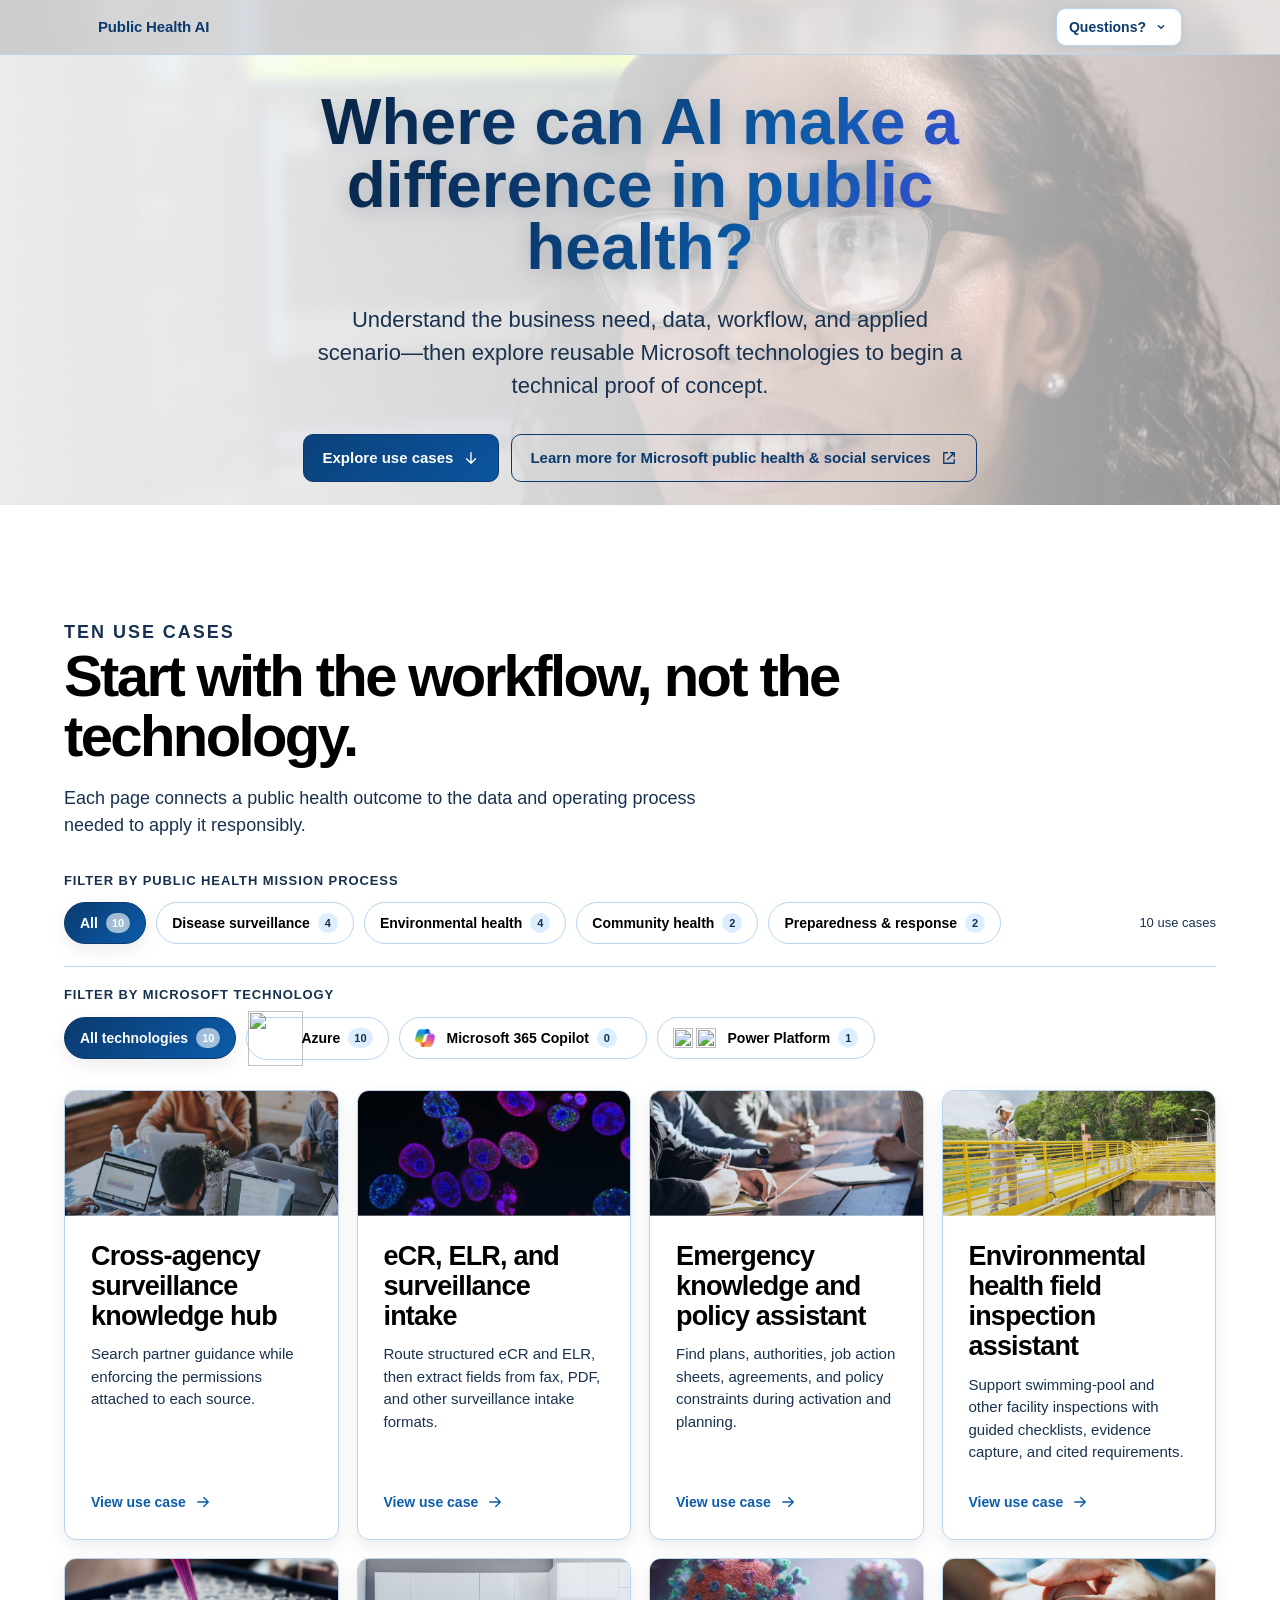
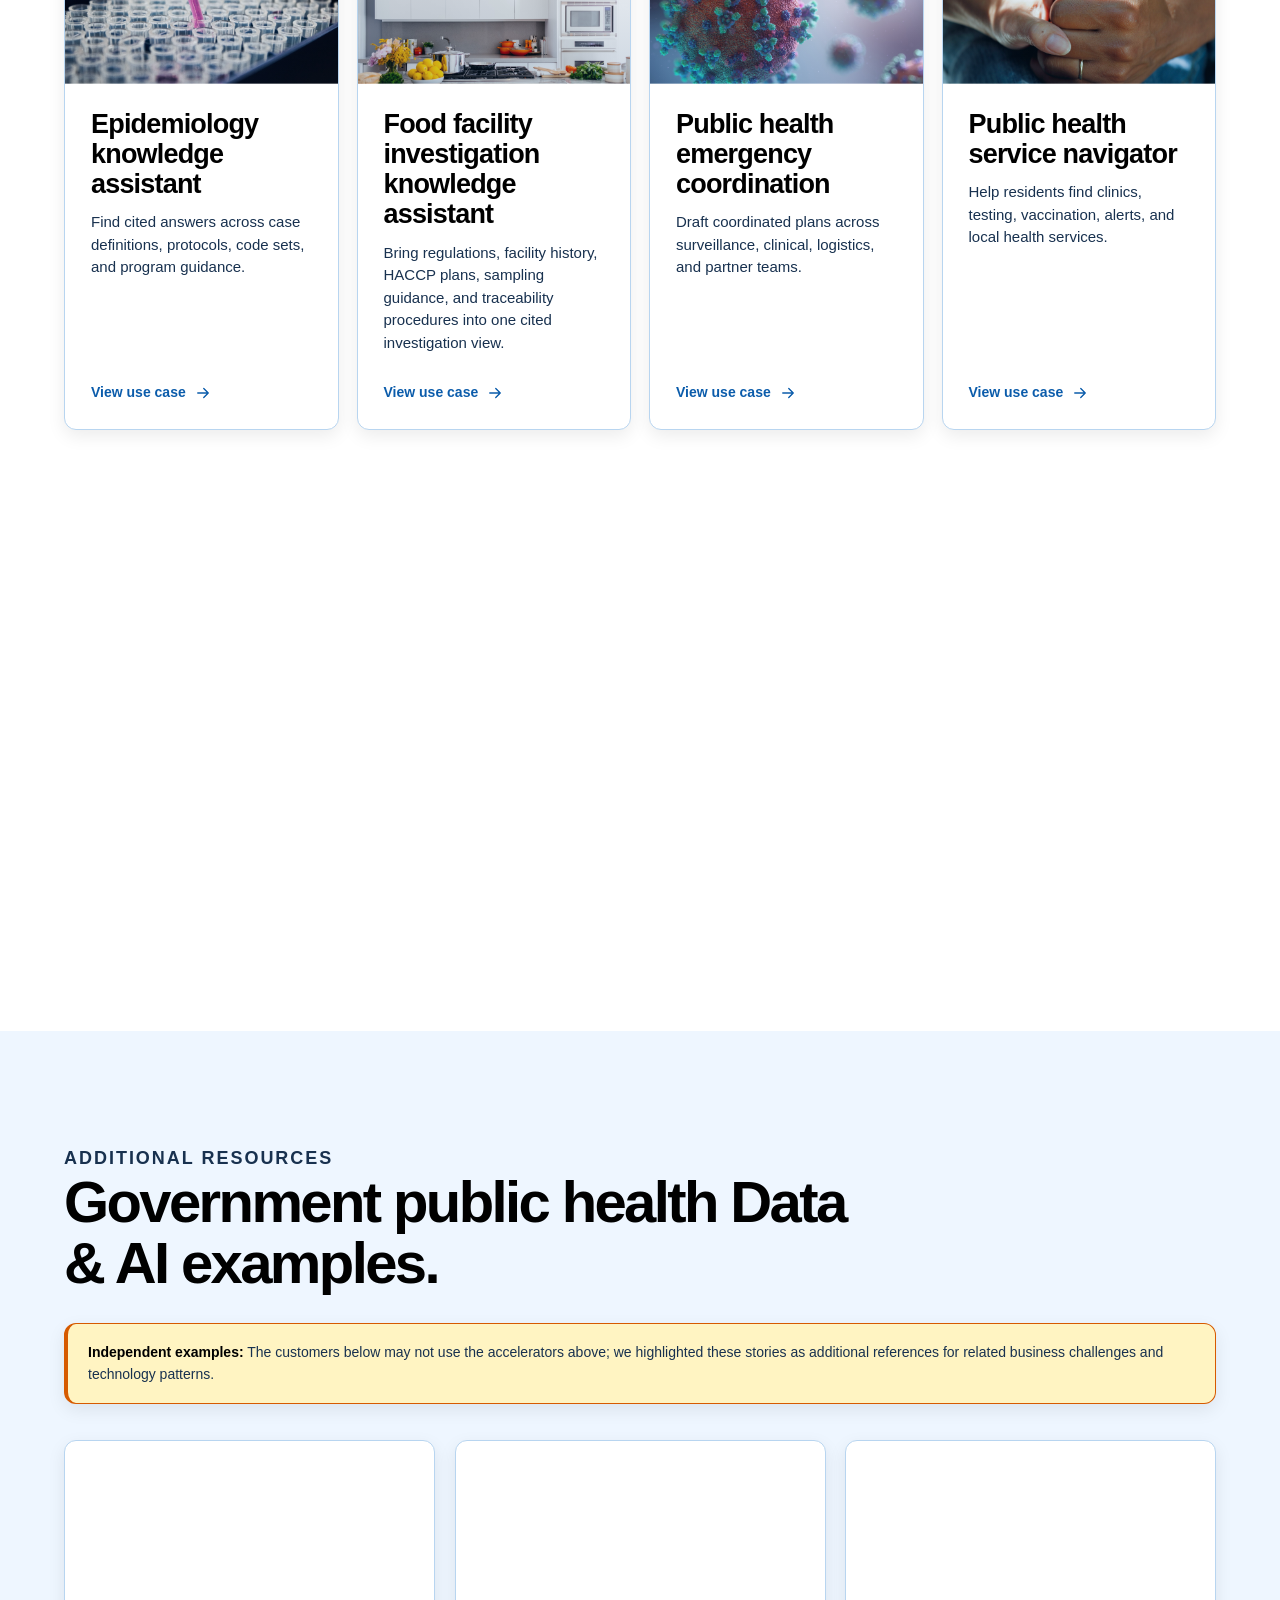
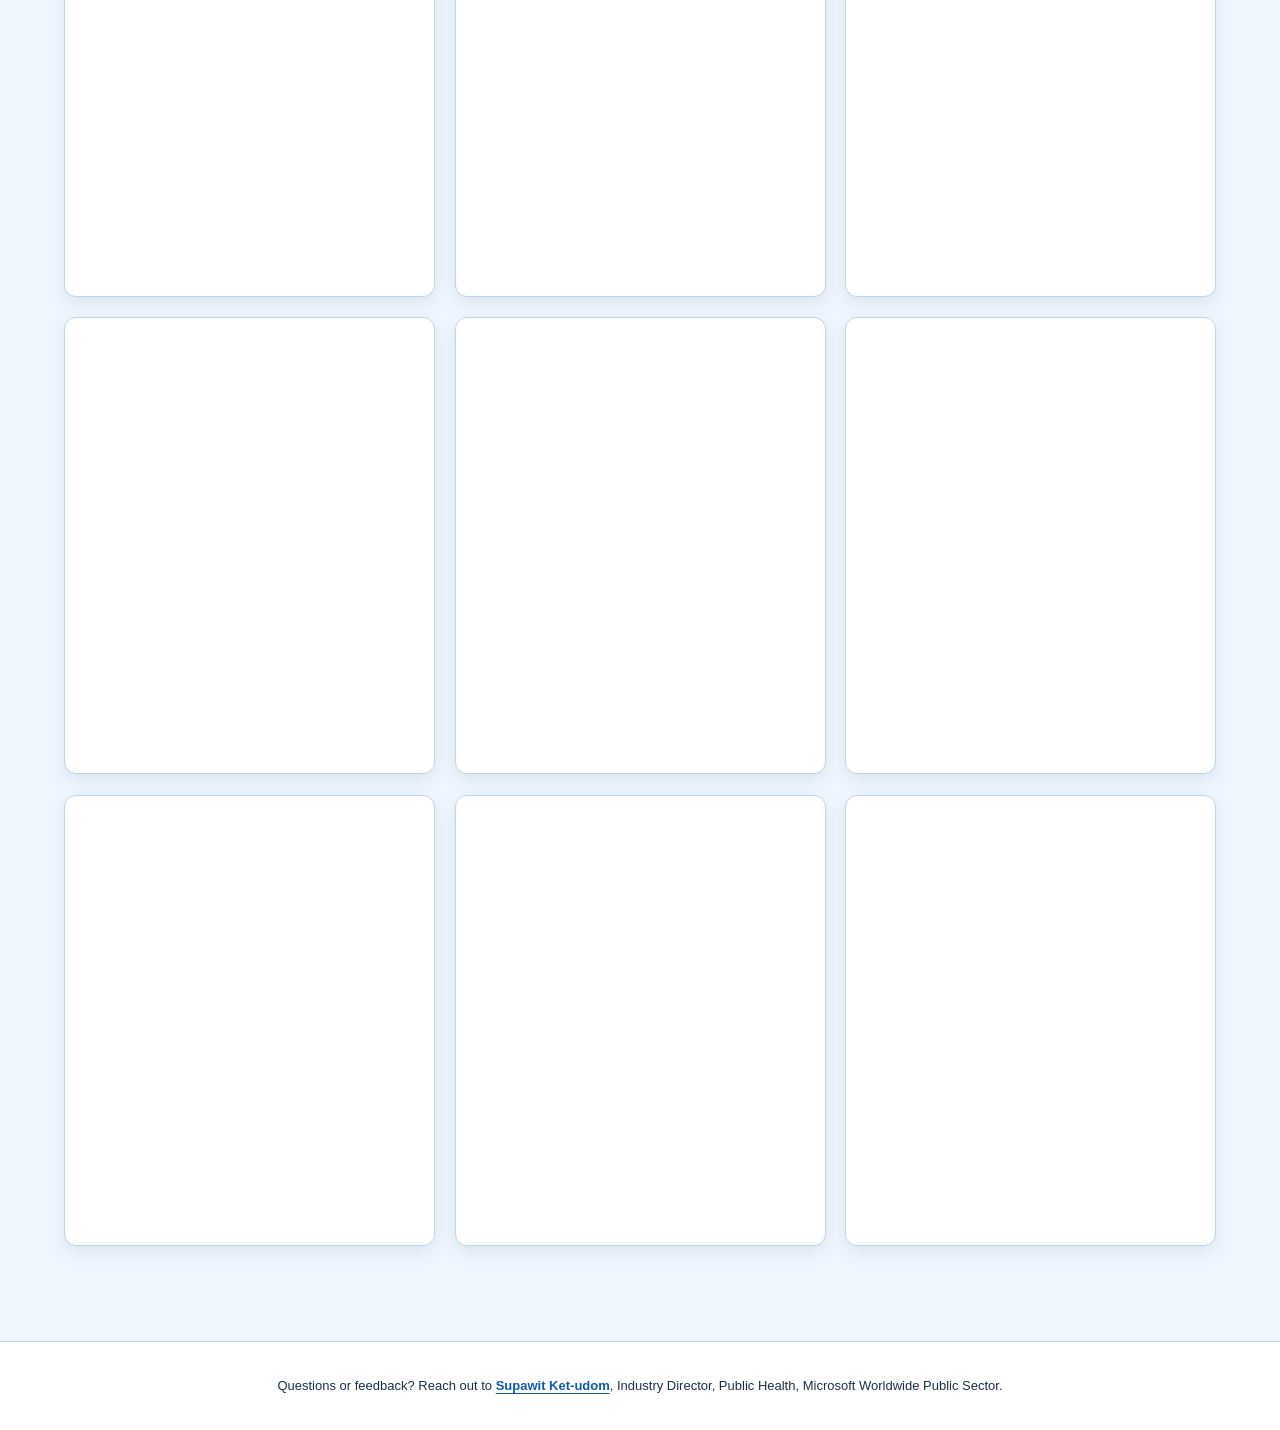
==== commit b8ba9ac4: "Refresh homepage asset versions Load the supplied hero and responsive stylesheet immediately on the " ====
--- a/index.html
+++ b/index.html
@@ -14,7 +14,7 @@
       document.documentElement.setAttribute("data-theme", theme);
     })();
   </script>
-  <link rel="stylesheet" href="/assets/styles.css?v=24">
+  <link rel="stylesheet" href="/assets/styles.css?v=26">
   <script src="/assets/site.js?v=22" defer></script>
 </head>
 <body>
--- a/assets/styles.css
+++ b/assets/styles.css
@@ -115,6 +115,8 @@
 html {
   scroll-behavior: smooth;
   scroll-padding-top: 72px;
+  -webkit-text-size-adjust: 100%;
+  text-size-adjust: 100%;
 }
 
 body {
@@ -231,7 +233,7 @@
   background-image:
     linear-gradient(var(--cp-wallpaper-tint-strong), var(--cp-wallpaper-tint-strong)),
     url("/assets/hero-public-health.jpeg");
-  background-position: center;
+  background-position: center 38%;
   background-size: cover;
   filter: blur(10px);
   transform: scale(1.05);
@@ -252,6 +254,7 @@
   font-weight: 800;
   letter-spacing: -0.01em;
   text-decoration: none;
+  white-space: nowrap;
 }
 
 .questions-trigger {
@@ -618,9 +621,14 @@
   overflow: hidden;
   background-color: var(--cp-bg-elevated);
   background-image:
-    linear-gradient(var(--cp-wallpaper-tint), var(--cp-wallpaper-tint)),
+    linear-gradient(
+      90deg,
+      rgba(255, 255, 255, 0.92) 0%,
+      rgba(255, 255, 255, 0.82) 48%,
+      rgba(255, 255, 255, 0.54) 100%
+    ),
     url("/assets/hero-public-health.jpeg");
-  background-position: center;
+  background-position: center 38%;
   background-repeat: no-repeat;
   background-size: cover;
   height: 50svh;
@@ -1679,7 +1687,7 @@
   background-image:
     linear-gradient(var(--cp-wallpaper-tint-strong), var(--cp-wallpaper-tint-strong)),
     url("/assets/hero-public-health.jpeg");
-  background-position: center;
+  background-position: center 38%;
   background-size: cover;
   filter: blur(10px);
   transform: scale(1.05);
@@ -1717,6 +1725,7 @@
   color: var(--cp-accent);
   font-weight: 750;
   text-decoration: none;
+  white-space: nowrap;
 }
 
 .case-nav a:hover {
@@ -3112,6 +3121,131 @@
   .case-disclosure > .workflow-application,
   .case-disclosure > .reflection-panel {
     padding: 22px 18px;
+  }
+}
+
+@media (max-width: 760px) {
+  .single-case {
+    padding: 24px 0 48px;
+  }
+
+  .single-case > .shell {
+    width: 100%;
+    padding-right: 0;
+    padding-left: 0;
+  }
+
+  .single-case-panel {
+    border-right: 0;
+    border-left: 0;
+    border-radius: 0;
+    box-shadow: none;
+  }
+
+  .single-case-header {
+    min-height: 250px;
+    padding: 28px 18px;
+  }
+
+  .single-case-header h1 {
+    font-size: clamp(34px, 10vw, 44px);
+  }
+
+  .single-case-summary {
+    font-size: 17px;
+  }
+
+  .single-case-content {
+    padding-right: 16px;
+    padding-left: 16px;
+  }
+
+  .brief-row {
+    gap: 24px;
+    padding: 34px 0;
+  }
+
+  .brief-block:not(.scenario-hook) {
+    padding-left: 14px;
+    border-left-width: 2px;
+  }
+
+  .dynamic-flow {
+    padding: 22px 0 28px;
+    border-radius: 0;
+  }
+
+  .case-disclosures {
+    gap: 8px;
+    padding: 22px 0 30px;
+  }
+
+  .case-disclosure-summary {
+    grid-template-columns: max-content minmax(0, 1fr) 28px;
+    gap: 10px;
+    min-height: 64px;
+    padding: 12px 14px;
+  }
+
+  .case-disclosure-label {
+    grid-column: auto;
+  }
+
+  .case-disclosure-summary strong {
+    font-size: 17px;
+  }
+
+  .case-disclosure > .accelerator-stage,
+  .case-disclosure > .outcome-section,
+  .case-disclosure > .workflow-application,
+  .case-disclosure > .reflection-panel {
+    padding: 16px 12px;
+  }
+
+  .case-disclosure > .accelerator-stage .accelerator-fit-copy {
+    padding: 16px 14px;
+  }
+
+  .accelerator-stage {
+    gap: 16px;
+  }
+
+  .template-card-body {
+    padding: 18px;
+  }
+}
+
+@media (max-width: 420px) {
+  .home-site-header .nav-row,
+  .detail-page .site-header .nav-row {
+    gap: 10px;
+    padding-right: max(12px, env(safe-area-inset-right));
+    padding-left: max(12px, env(safe-area-inset-left));
+  }
+
+  .home-brand,
+  .case-nav a {
+    font-size: 14px;
+  }
+
+  .case-nav {
+    gap: 5px;
+  }
+
+  .case-nav span:last-child {
+    font-size: 12px;
+  }
+
+  .questions-trigger {
+    min-height: 36px;
+    gap: 4px;
+    padding: 6px 9px;
+    font-size: 13px;
+  }
+
+  .questions-trigger svg {
+    width: 14px;
+    height: 14px;
   }
 }
 
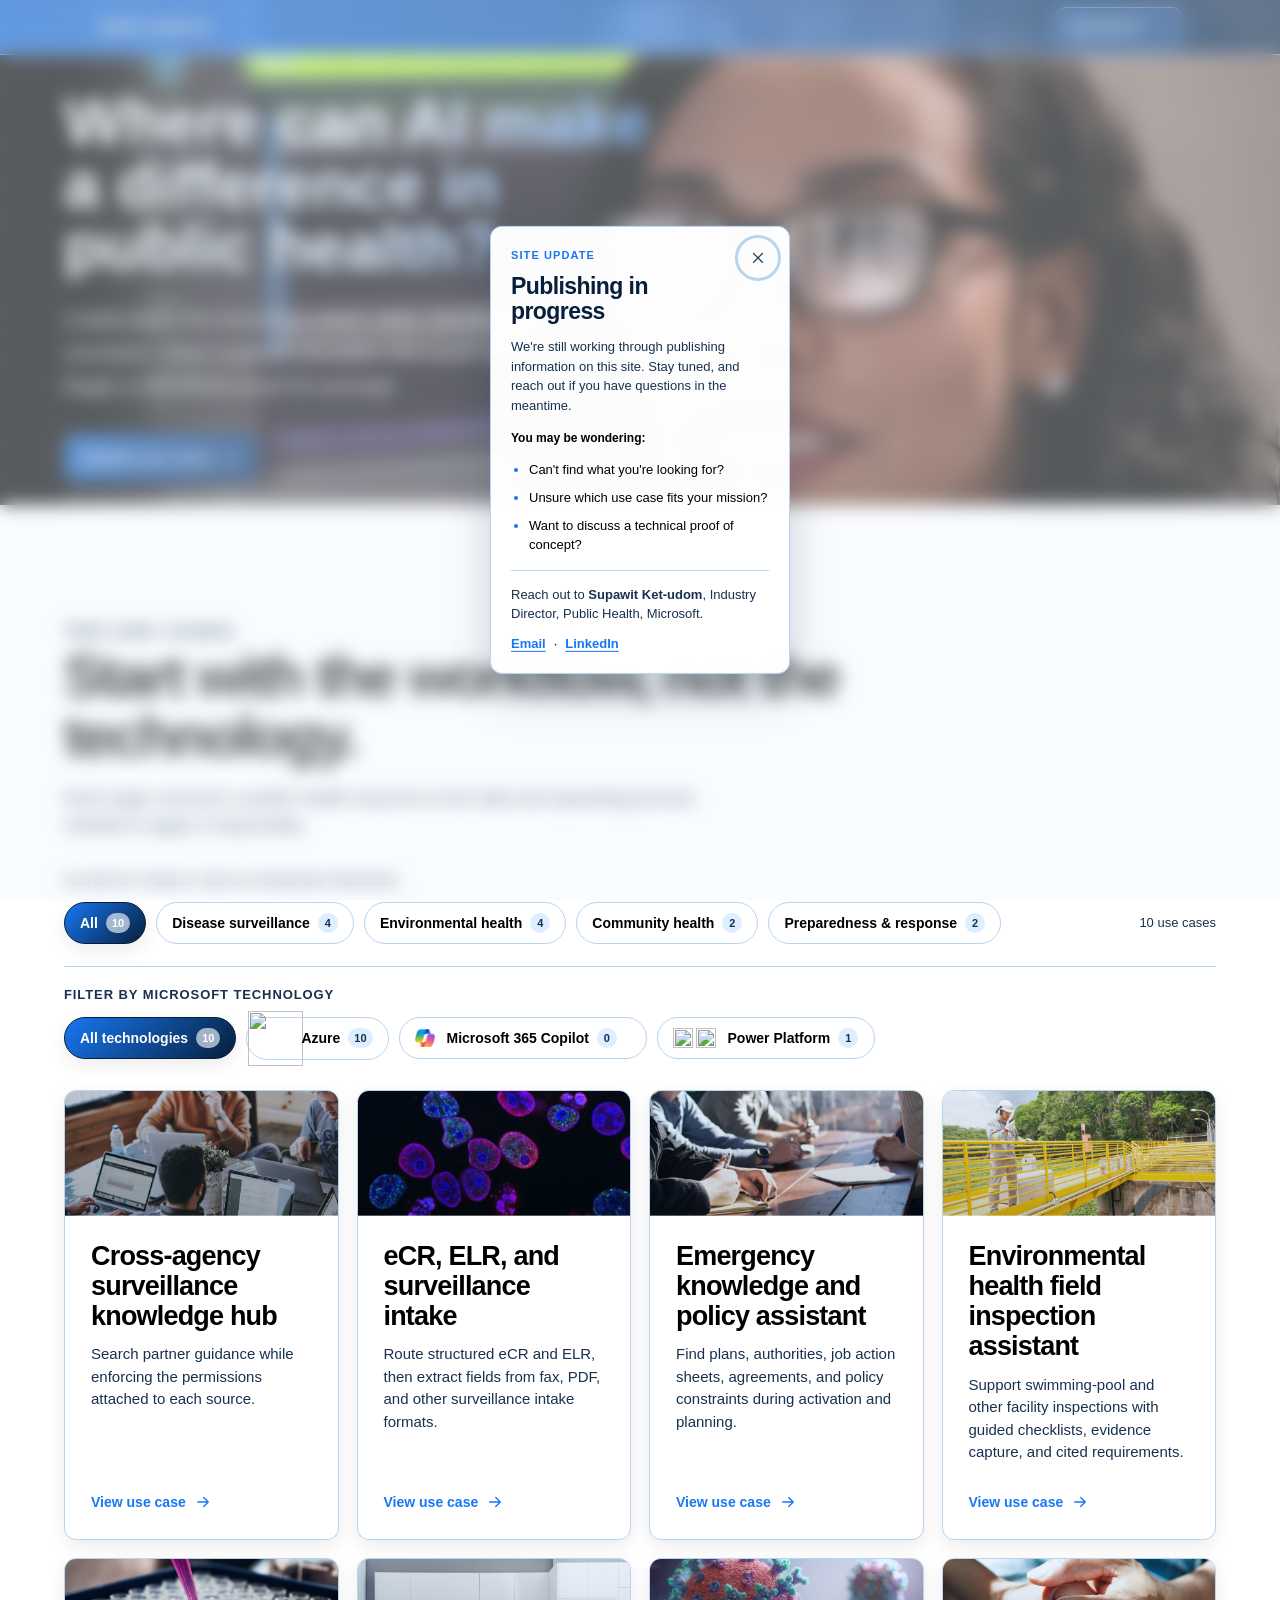
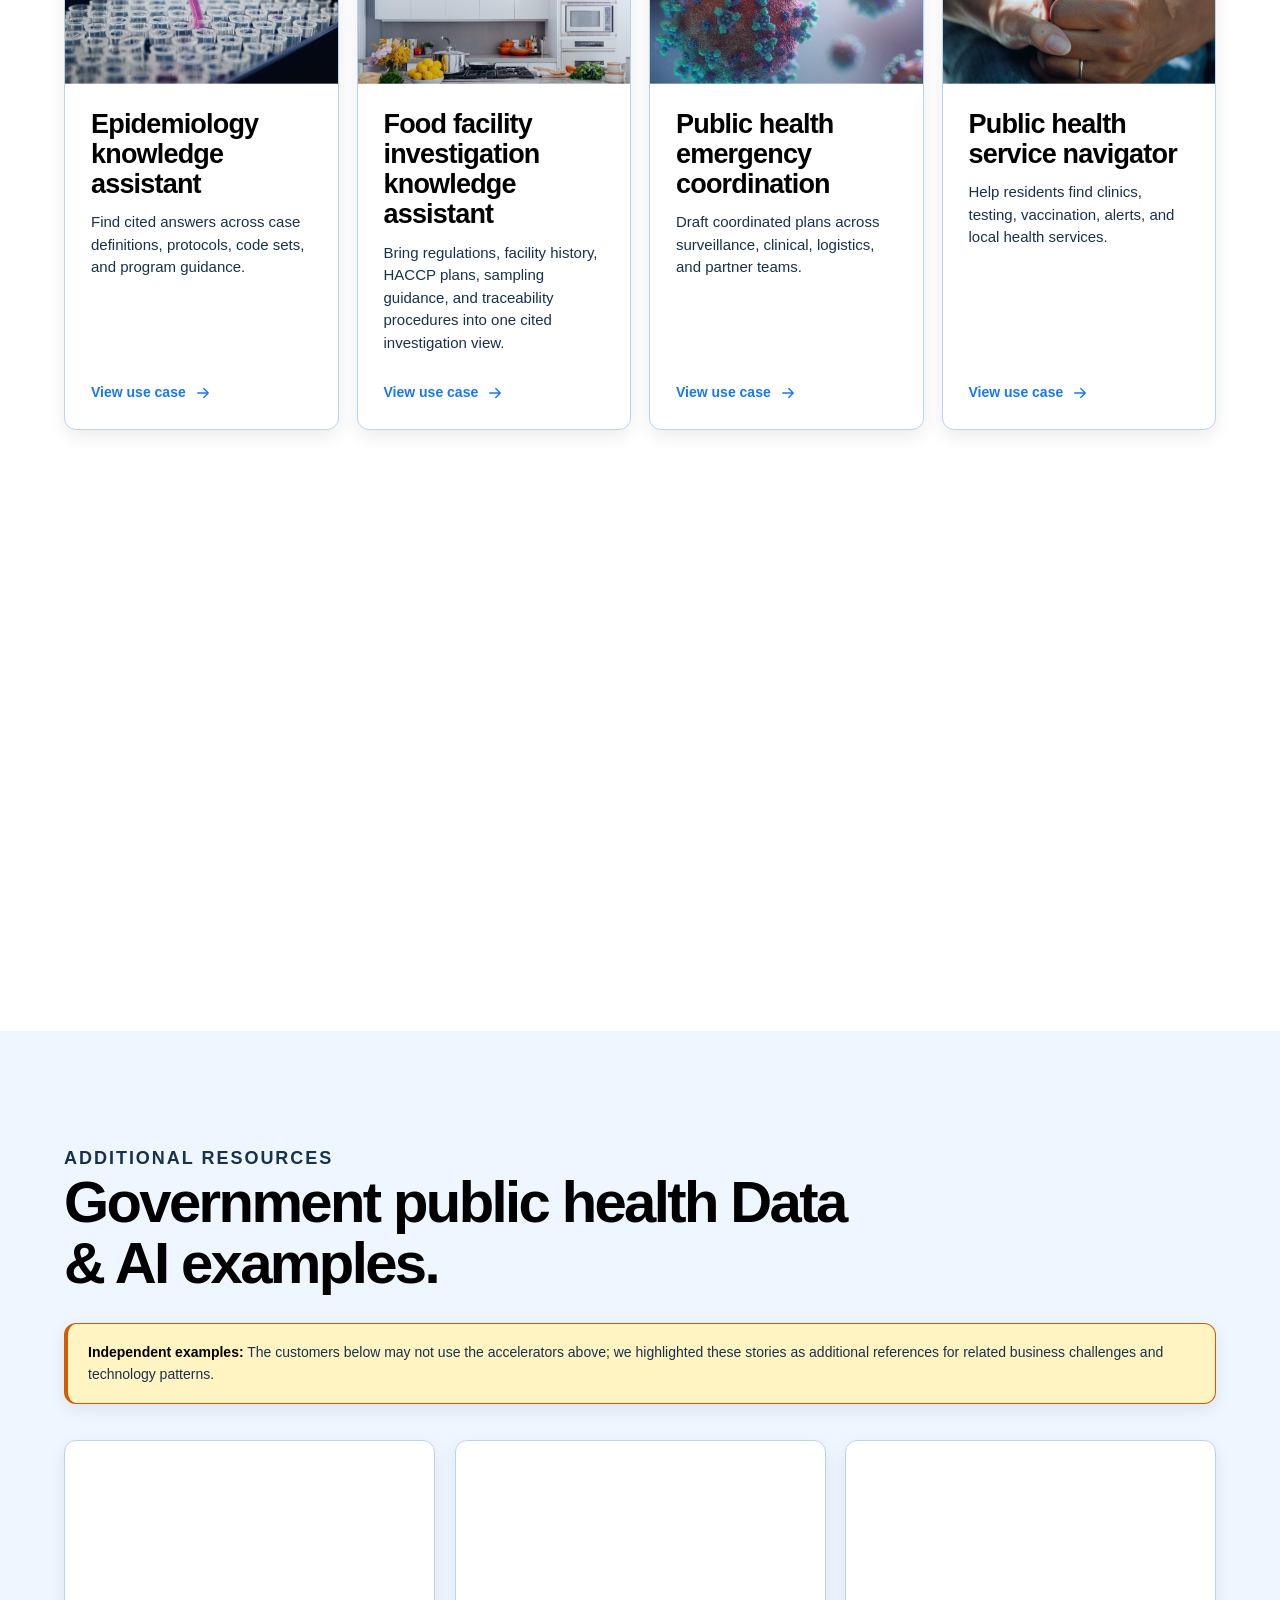
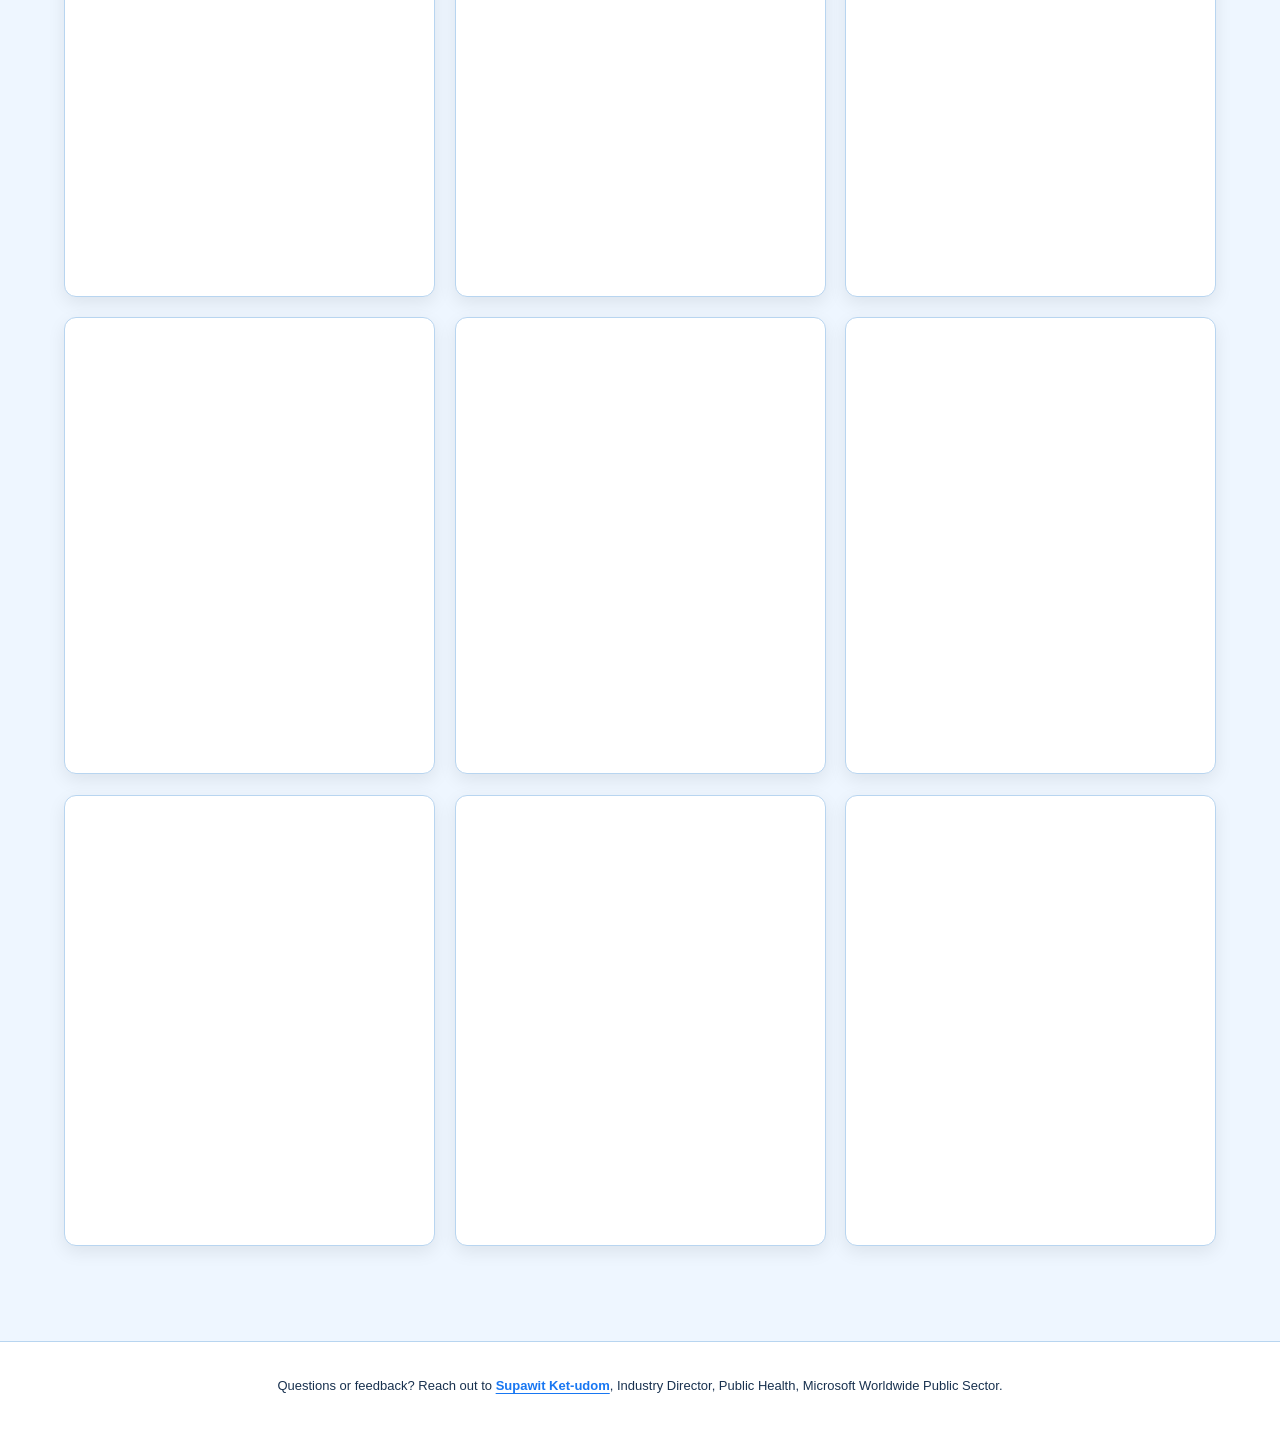
==== commit fb5bd119: "Publish approved homepage palette and notice Load the approved #1877F2 and navy color system, analys" ====
--- a/index.html
+++ b/index.html
@@ -14,8 +14,8 @@
       document.documentElement.setAttribute("data-theme", theme);
     })();
   </script>
-  <link rel="stylesheet" href="/assets/styles.css?v=26">
-  <script src="/assets/site.js?v=22" defer></script>
+  <link rel="stylesheet" href="/assets/styles.css?v=30">
+  <script src="/assets/site.js?v=24" defer></script>
 </head>
 <body>
   <a class="skip-link" href="#main">Skip to content</a>
@@ -32,8 +32,10 @@
     <button class="questions-close" id="questions-close" type="button" aria-label="Close questions panel">
       <svg viewBox="0 0 24 24" aria-hidden="true"><path d="M6 6l12 12M18 6 6 18"></path></svg>
     </button>
-    <p class="questions-eyebrow">FAQ</p>
-    <h2 id="questions-title">Questions?</h2>
+    <p class="questions-eyebrow">Site update</p>
+    <h2 id="questions-title">Publishing in progress</h2>
+    <p class="questions-status">We're still working through publishing information on this site. Stay tuned, and reach out if you have questions in the meantime.</p>
+    <p class="questions-list-label">You may be wondering:</p>
     <ul class="questions-list">
       <li>Can't find what you're looking for?</li>
       <li>Unsure which use case fits your mission?</li>
--- a/assets/styles.css
+++ b/assets/styles.css
@@ -67,37 +67,39 @@
 :root,
 :root[data-theme="dark"] {
   color-scheme: light;
+  --cp-navy: #071f3b;
+  --cp-bright-blue: #1877f2;
   --cp-bg: #ffffff;
   --cp-bg-elevated: #eef6ff;
   --cp-surface: #ffffff;
   --cp-surface-soft: #dceeff;
   --cp-border: #b8d5f0;
-  --cp-border-strong: #0b3a6e;
+  --cp-border-strong: var(--cp-navy);
   --cp-text: #000000;
   --cp-text-muted: #18314f;
-  --cp-text-soft: #0b3a6e;
-  --cp-accent: #0b3a6e;
-  --cp-accent-hover: #071f3b;
+  --cp-text-soft: var(--cp-navy);
+  --cp-accent: var(--cp-navy);
+  --cp-accent-hover: #031323;
   --cp-accent-soft: #dceeff;
   --cp-accent-fg: #ffffff;
-  --cp-success: #0b3a6e;
+  --cp-success: var(--cp-navy);
   --cp-danger: #000000;
-  --cp-warning: #0b5cab;
-  --cp-link: #0b5cab;
+  --cp-warning: var(--cp-bright-blue);
+  --cp-link: var(--cp-bright-blue);
   --cp-shadow: 0 6px 18px rgba(0, 0, 0, 0.08);
   --cp-overlay: rgba(0, 0, 0, 0.68);
   --cp-panel: rgba(255, 255, 255, 0.92);
   --cp-panel-strong: #ffffff;
   --cp-sheen: rgba(255, 255, 255, 0.62);
-  --cp-highlight: #dceeff;
+  --cp-highlight: rgba(24, 119, 242, 0.16);
   --cp-attention: #fff4c2;
   --cp-attention-start: #f5b700;
   --cp-attention-end: #e86a17;
   --cp-attention-border: #d65a00;
   --cp-wallpaper-tint: rgba(255, 255, 255, 0.68);
   --cp-wallpaper-tint-strong: rgba(255, 255, 255, 0.8);
-  --cp-brand-gradient: linear-gradient(135deg, var(--cp-accent), var(--cp-link));
-  --cp-brand-gradient-hover: linear-gradient(135deg, var(--cp-link), var(--cp-accent));
+  --cp-brand-gradient: linear-gradient(135deg, var(--cp-bright-blue), var(--cp-navy));
+  --cp-brand-gradient-hover: linear-gradient(135deg, var(--cp-navy), var(--cp-bright-blue));
   --cp-radius-sm: 8px;
   --cp-radius-md: 10px;
   --cp-radius-lg: 12px;
@@ -222,7 +224,7 @@
   display: block;
   overflow: hidden;
   border-bottom: 1px solid var(--cp-border);
-  background: var(--cp-panel);
+  background: rgba(7, 31, 59, 0.88);
 }
 
 .home-site-header::before {
@@ -231,8 +233,13 @@
   z-index: -1;
   inset: -18px;
   background-image:
-    linear-gradient(var(--cp-wallpaper-tint-strong), var(--cp-wallpaper-tint-strong)),
-    url("/assets/hero-public-health.jpeg");
+    linear-gradient(
+      90deg,
+      rgba(24, 119, 242, 0.86),
+      rgba(24, 119, 242, 0.68),
+      rgba(7, 31, 59, 0.9)
+    ),
+    url("/assets/hero-public-health-analyst.jpeg");
   background-position: center 38%;
   background-size: cover;
   filter: blur(10px);
@@ -249,7 +256,8 @@
 }
 
 .home-brand {
-  color: var(--cp-accent);
+  color: #ffffff;
+  text-shadow: 0 2px 8px rgba(7, 31, 59, 0.34);
   font-size: 15px;
   font-weight: 800;
   letter-spacing: -0.01em;
@@ -263,11 +271,11 @@
   align-items: center;
   gap: 7px;
   padding: 7px 12px;
-  border: 1px solid var(--cp-border);
+  border: 1px solid rgba(255, 255, 255, 0.54);
   border-radius: var(--cp-radius-md);
-  background: var(--cp-surface);
-  color: var(--cp-accent);
-  box-shadow: 0 2px 8px rgba(11, 58, 110, 0.08);
+  background: rgba(7, 31, 59, 0.18);
+  color: #ffffff;
+  box-shadow: 0 2px 12px rgba(7, 31, 59, 0.22);
   cursor: pointer;
   font-size: 14px;
   font-weight: 750;
@@ -280,9 +288,9 @@
 
 .questions-trigger:hover,
 .questions-trigger[aria-expanded="true"] {
-  border-color: var(--cp-link);
-  background: var(--cp-bg-elevated);
-  box-shadow: 0 8px 20px var(--cp-highlight);
+  border-color: #ffffff;
+  background: rgba(24, 119, 242, 0.28);
+  box-shadow: 0 8px 24px rgba(24, 119, 242, 0.32);
   transform: translateY(-1px);
 }
 
@@ -392,6 +400,20 @@
   color: var(--cp-text);
 }
 
+.questions-status {
+  margin: 12px 0 0;
+  color: var(--cp-text-muted);
+  font-size: 13px;
+  line-height: 1.5;
+}
+
+.questions-list-label {
+  margin: 14px 0 0;
+  color: var(--cp-text);
+  font-size: 12px;
+  font-weight: 750;
+}
+
 .questions-list li {
   font-size: 13px;
   line-height: 1.4;
@@ -620,14 +642,7 @@
   margin-left: calc(50% - 50vw);
   overflow: hidden;
   background-color: var(--cp-bg-elevated);
-  background-image:
-    linear-gradient(
-      90deg,
-      rgba(255, 255, 255, 0.92) 0%,
-      rgba(255, 255, 255, 0.82) 48%,
-      rgba(255, 255, 255, 0.54) 100%
-    ),
-    url("/assets/hero-public-health.jpeg");
+  background-image: url("/assets/hero-public-health-analyst.jpeg");
   background-position: center 38%;
   background-repeat: no-repeat;
   background-size: cover;
@@ -637,7 +652,7 @@
 
 .home-hero {
   display: grid;
-  grid-template-columns: 1fr;
+  grid-template-columns: minmax(0, 0.58fr) minmax(0, 0.42fr);
   height: 50svh;
   min-height: 420px;
 }
@@ -645,10 +660,10 @@
 .hero-copy {
   display: flex;
   flex-direction: column;
-  align-items: center;
+  align-items: flex-start;
   justify-content: center;
   padding: 36px clamp(24px, 5vw, 88px);
-  text-align: center;
+  text-align: left;
 }
 
 .hero-media {
@@ -699,23 +714,18 @@
 .hero-intro {
   max-width: 660px;
   margin: 24px 0 0;
-  color: var(--cp-text-muted);
+  color: rgba(255, 255, 255, 0.92);
+  text-shadow: 0 2px 8px rgba(0, 0, 0, 0.72);
   font-size: clamp(18px, 2vw, 22px);
-  text-align: center;
+  text-align: left;
 }
 
 .hero h1 {
-  background: linear-gradient(
-    112deg,
-    #071f3b 0%,
-    var(--cp-accent) 38%,
-    var(--cp-link) 68%,
-    #4f46e5 100%
-  );
+  background: linear-gradient(112deg, #ffffff 0%, #dceeff 52%, var(--cp-bright-blue) 100%);
   background-clip: text;
   -webkit-background-clip: text;
   color: transparent;
-  filter: drop-shadow(0 5px 10px rgba(7, 31, 59, 0.2));
+  filter: drop-shadow(0 5px 12px rgba(0, 0, 0, 0.58));
   font-size: clamp(44px, 5vw, 64px);
   letter-spacing: 0;
   -webkit-text-fill-color: transparent;
@@ -728,6 +738,10 @@
   justify-content: center;
   gap: 12px;
   margin-top: 32px;
+}
+
+.hero .hero-actions {
+  justify-content: flex-start;
 }
 
 .hero-attribution {
@@ -780,6 +794,16 @@
   background: var(--cp-surface-soft);
 }
 
+.hero .button.secondary {
+  border-color: rgba(255, 255, 255, 0.72);
+  background: rgba(255, 255, 255, 0.12);
+  color: #ffffff;
+}
+
+.hero .button.secondary:hover {
+  background: rgba(255, 255, 255, 0.22);
+}
+
 .cursor-gradient {
   --pointer-x: 50%;
   --pointer-y: 50%;
@@ -1059,7 +1083,7 @@
   flex: 0 0 124px;
   margin: -26px -26px 18px;
   background-image:
-    linear-gradient(rgba(11, 58, 110, 0.08), rgba(11, 58, 110, 0.2)),
+    linear-gradient(rgba(24, 119, 242, 0.08), rgba(7, 31, 59, 0.24)),
     var(--case-card-image);
   background-position: center;
   background-size: cover;
@@ -1606,7 +1630,7 @@
   padding: clamp(40px, 5vw, 64px);
   border-bottom: 1px solid var(--cp-border);
   background: var(--cp-accent);
-  color: var(--cp-accent-fg);
+  color: #ffffff;
 }
 
 .single-case-header::before,
@@ -1630,9 +1654,9 @@
   background:
     linear-gradient(
       90deg,
-      rgba(7, 31, 59, 0.96) 0%,
-      rgba(11, 58, 110, 0.86) 56%,
-      rgba(11, 58, 110, 0.46) 100%
+      rgba(24, 119, 242, 0.82) 0%,
+      rgba(24, 119, 242, 0.66) 50%,
+      rgba(7, 31, 59, 0.9) 100%
     );
 }
 
@@ -1644,11 +1668,12 @@
 }
 
 .single-case-header .detail-kicker {
-  color: var(--cp-attention);
+  color: #fff4c2;
 }
 
 .single-case-header h1 {
-  text-shadow: 0 4px 16px rgba(0, 0, 0, 0.32);
+  color: #ffffff;
+  text-shadow: 0 4px 18px rgba(7, 31, 59, 0.44);
 }
 
 .single-case-header .single-case-summary {
@@ -1663,7 +1688,7 @@
   display: block;
   overflow: hidden;
   border-bottom: 1px solid var(--cp-border);
-  background: var(--cp-panel);
+  background: rgba(7, 31, 59, 0.88);
 }
 
 .detail-page .site-header::after {
@@ -1685,8 +1710,13 @@
   z-index: -1;
   inset: -18px;
   background-image:
-    linear-gradient(var(--cp-wallpaper-tint-strong), var(--cp-wallpaper-tint-strong)),
-    url("/assets/hero-public-health.jpeg");
+    linear-gradient(
+      90deg,
+      rgba(24, 119, 242, 0.86),
+      rgba(24, 119, 242, 0.68),
+      rgba(7, 31, 59, 0.9)
+    ),
+    url("/assets/hero-public-health-analyst.jpeg");
   background-position: center 38%;
   background-size: cover;
   filter: blur(10px);
@@ -1706,7 +1736,7 @@
   gap: 10px;
   min-width: 0;
   overflow: hidden;
-  color: var(--cp-text-muted);
+  color: rgba(255, 255, 255, 0.78);
   font-size: 15px;
 }
 
@@ -1722,7 +1752,8 @@
 }
 
 .case-nav a {
-  color: var(--cp-accent);
+  color: #ffffff;
+  text-shadow: 0 2px 8px rgba(7, 31, 59, 0.34);
   font-weight: 750;
   text-decoration: none;
   white-space: nowrap;
@@ -2244,10 +2275,10 @@
     linear-gradient(
       90deg,
       transparent 0%,
-      rgba(77, 166, 255, 0.06) 26%,
-      rgba(77, 166, 255, 0.32) 48%,
+      rgba(24, 119, 242, 0.06) 26%,
+      rgba(24, 119, 242, 0.32) 48%,
       rgba(245, 183, 0, 0.18) 58%,
-      rgba(77, 166, 255, 0.06) 74%,
+      rgba(24, 119, 242, 0.06) 74%,
       transparent 100%
     );
   transform: translateX(-28%);
@@ -2469,7 +2500,7 @@
 }
 
 .dynamic-flow-node:hover {
-  filter: drop-shadow(0 8px 14px rgba(11, 58, 110, 0.16));
+  filter: drop-shadow(0 8px 14px rgba(7, 31, 59, 0.18));
 }
 
 .dynamic-flow-node rect {
@@ -2580,7 +2611,7 @@
   18%,
   36% {
     opacity: 1;
-    filter: drop-shadow(0 3px 6px rgba(77, 166, 255, 0.7));
+    filter: drop-shadow(0 3px 6px rgba(24, 119, 242, 0.7));
   }
 }
 
@@ -2832,7 +2863,17 @@
   }
 
   .hero-copy {
+    align-items: center;
     padding: 72px max(24px, calc((100vw - 900px) / 2));
+    text-align: center;
+  }
+
+  .hero-intro {
+    text-align: center;
+  }
+
+  .hero .hero-actions {
+    justify-content: center;
   }
 
   .hero-media {
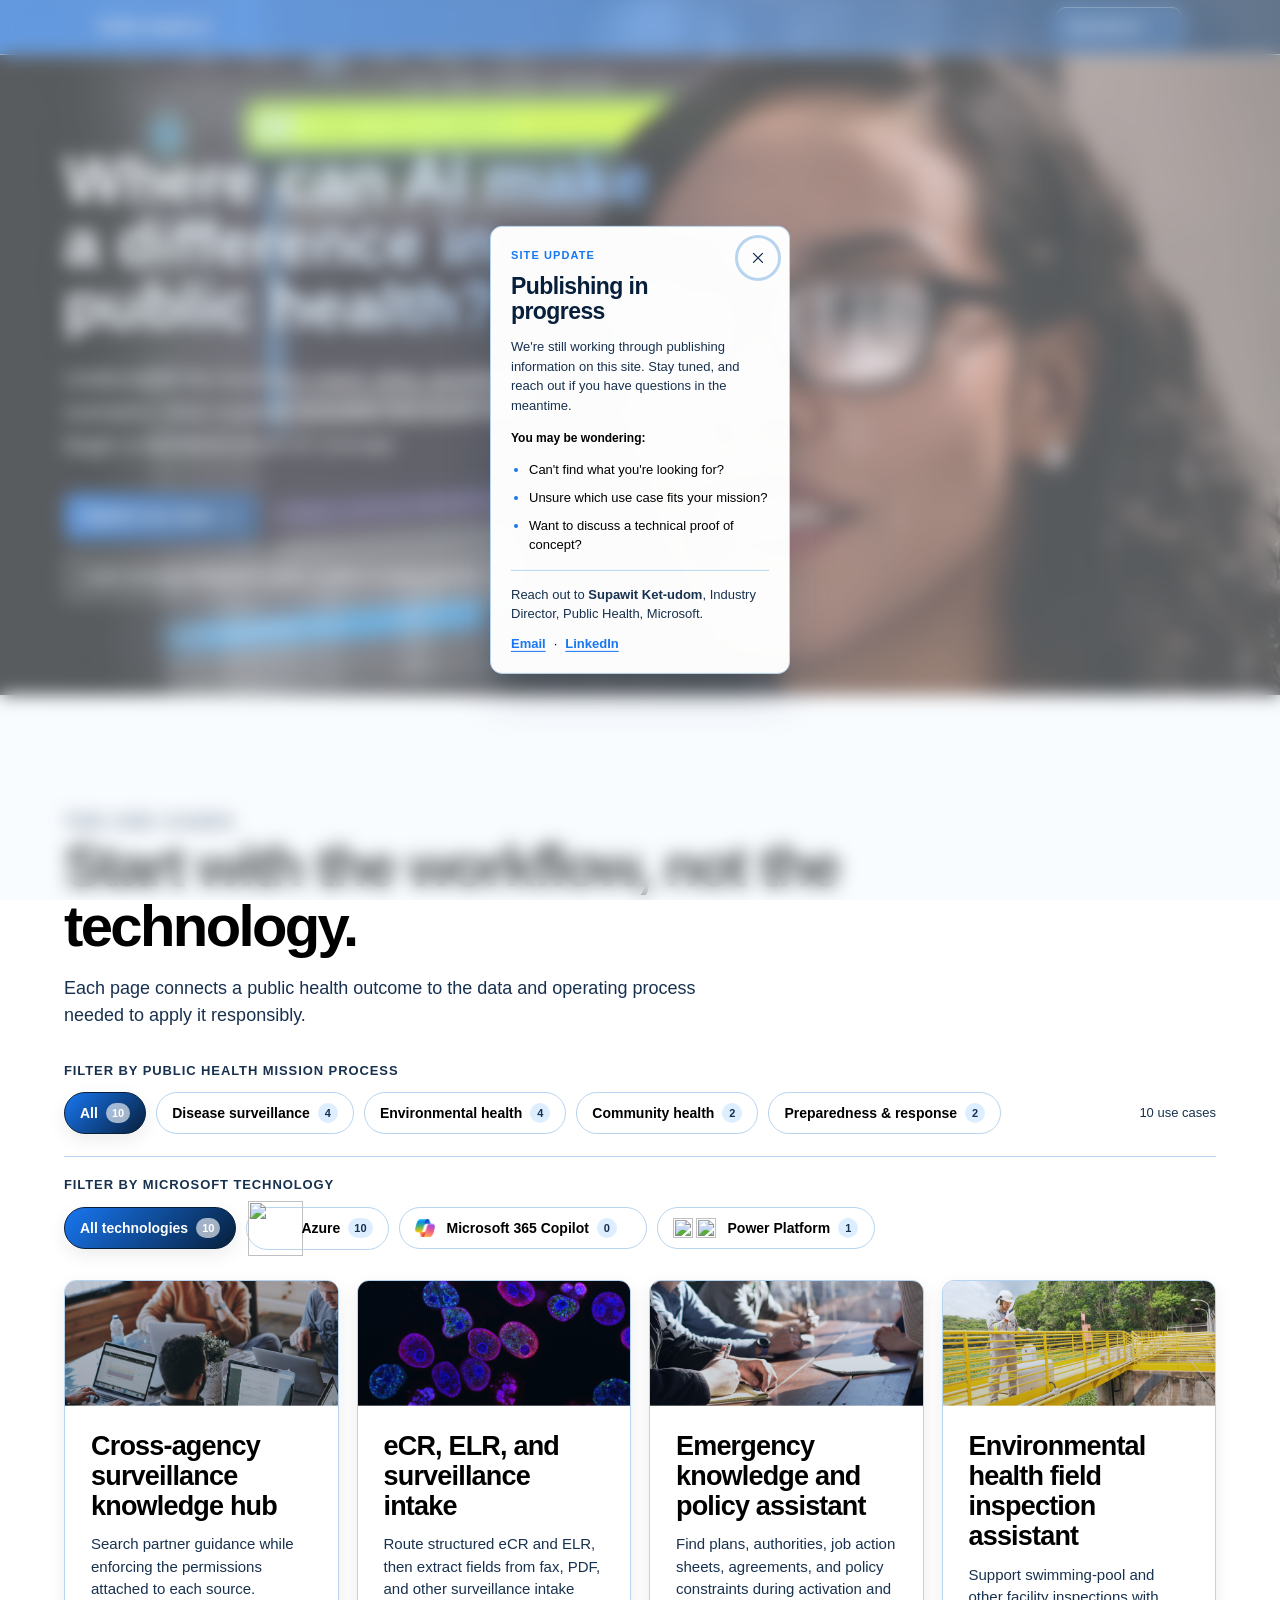
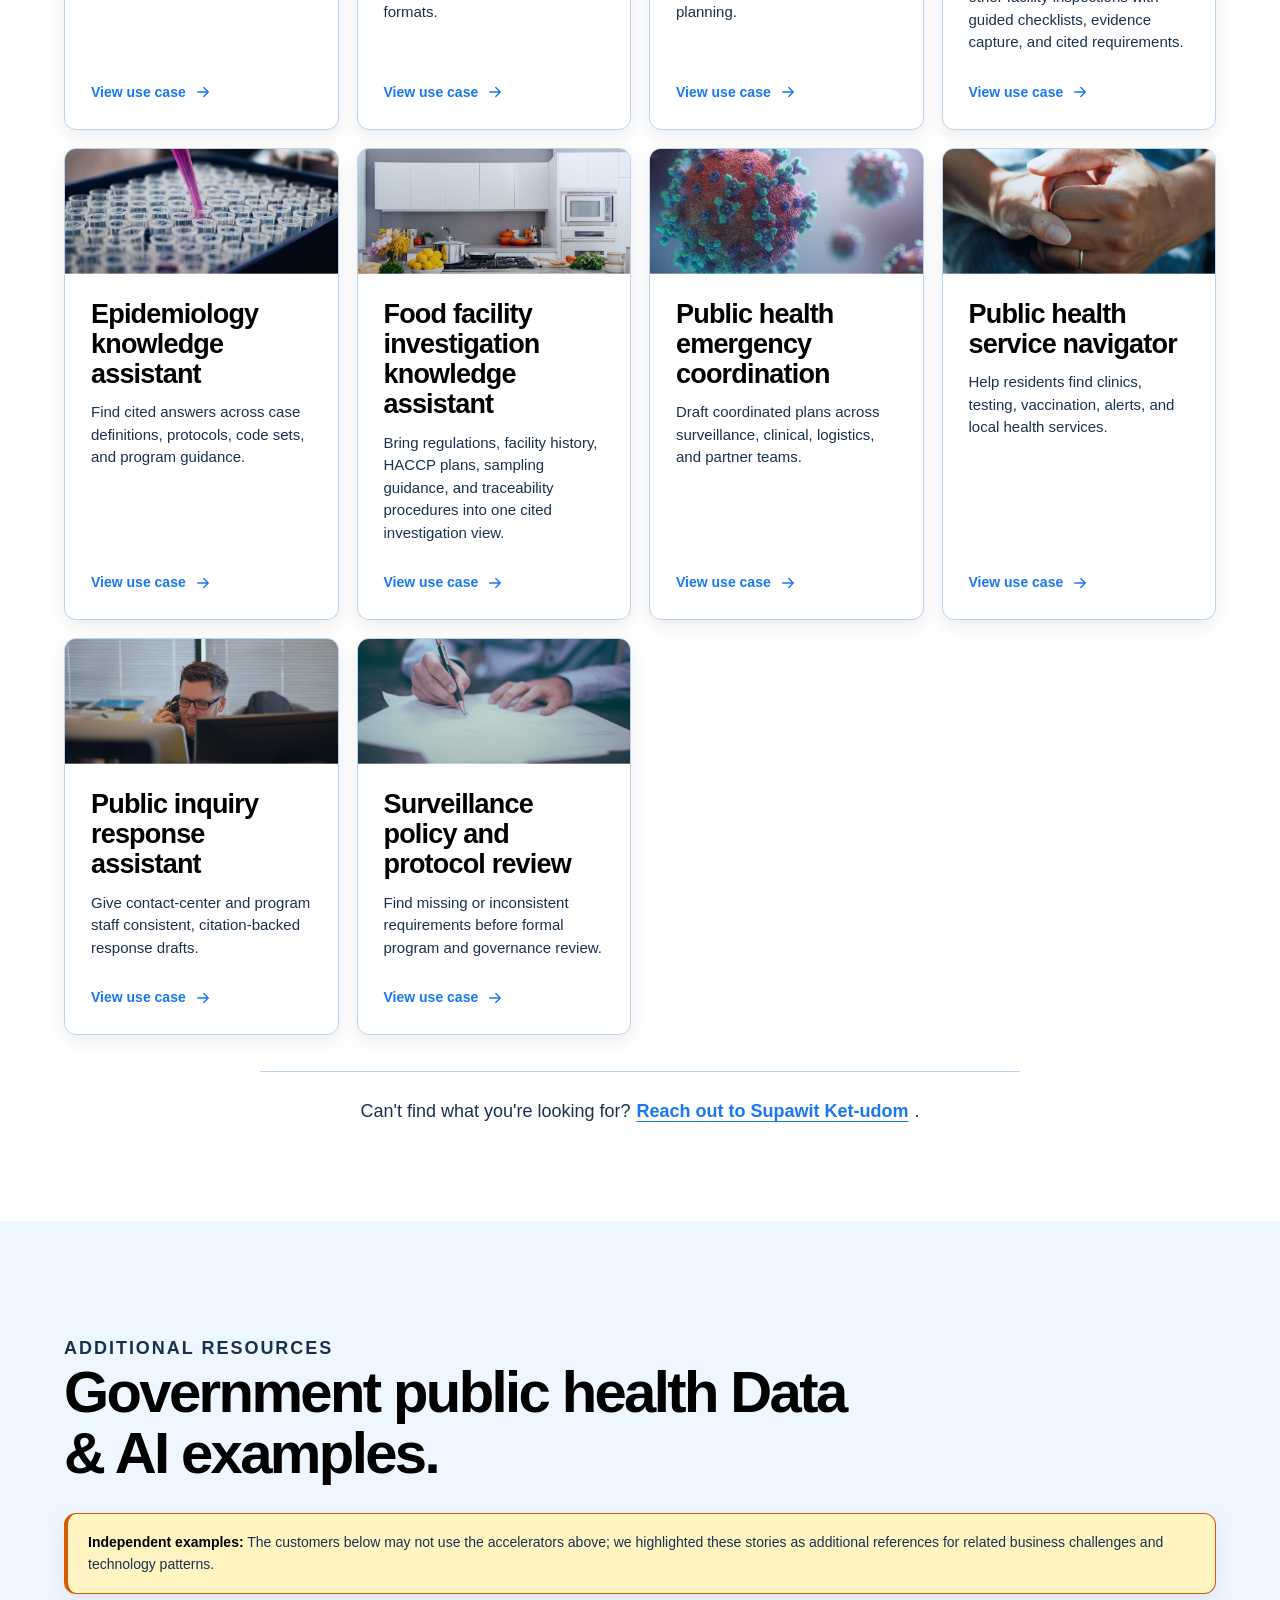
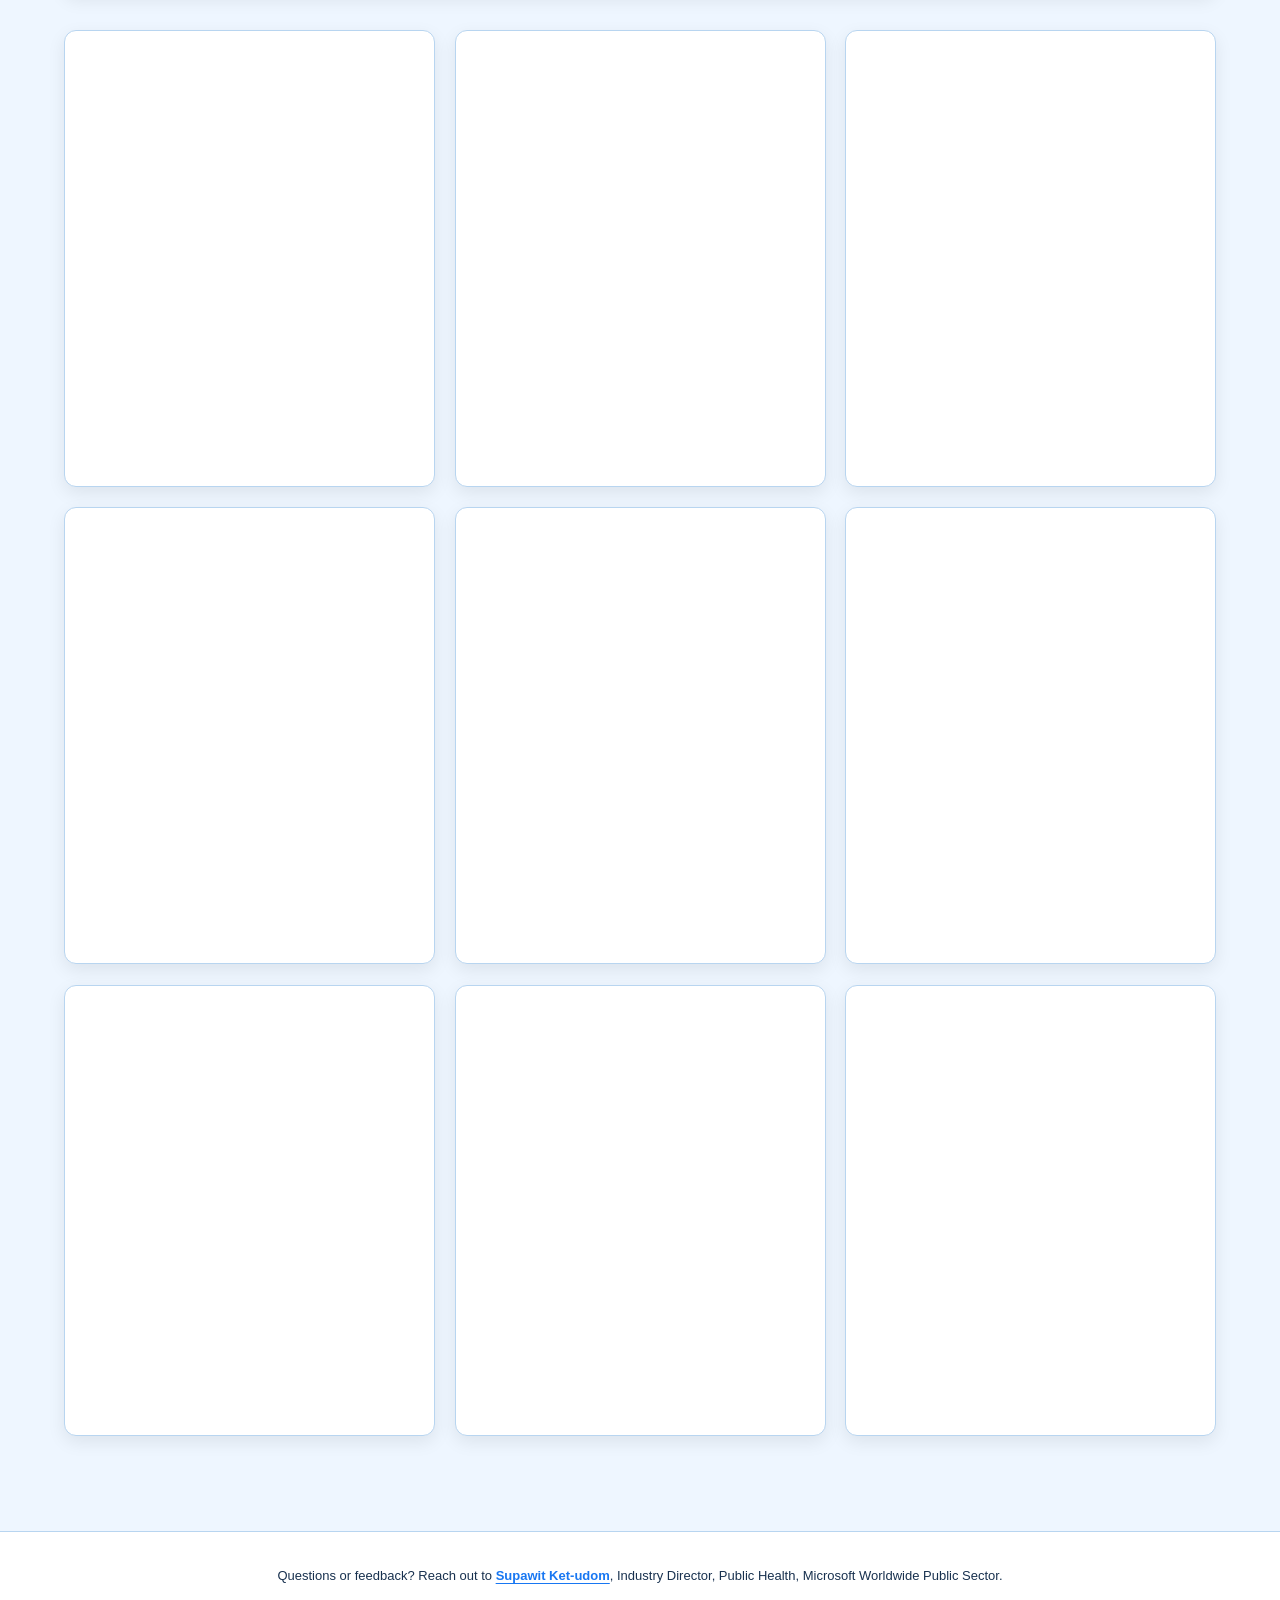
==== commit a48f65f5: "Refresh homepage hero layout Load the responsive hero-height fix and approved color system on the ho" ====
--- a/index.html
+++ b/index.html
@@ -14,7 +14,7 @@
       document.documentElement.setAttribute("data-theme", theme);
     })();
   </script>
-  <link rel="stylesheet" href="/assets/styles.css?v=30">
+  <link rel="stylesheet" href="/assets/styles.css?v=31">
   <script src="/assets/site.js?v=24" defer></script>
 </head>
 <body>
--- a/assets/styles.css
+++ b/assets/styles.css
@@ -646,15 +646,15 @@
   background-position: center 38%;
   background-repeat: no-repeat;
   background-size: cover;
-  height: 50svh;
-  min-height: 420px;
+  height: auto;
+  min-height: clamp(640px, 68svh, 760px);
 }
 
 .home-hero {
   display: grid;
   grid-template-columns: minmax(0, 0.58fr) minmax(0, 0.42fr);
-  height: 50svh;
-  min-height: 420px;
+  height: auto;
+  min-height: inherit;
 }
 
 .hero-copy {
@@ -662,7 +662,7 @@
   flex-direction: column;
   align-items: flex-start;
   justify-content: center;
-  padding: 36px clamp(24px, 5vw, 88px);
+  padding: clamp(56px, 6vh, 80px) clamp(24px, 5vw, 88px);
   text-align: left;
 }
 
